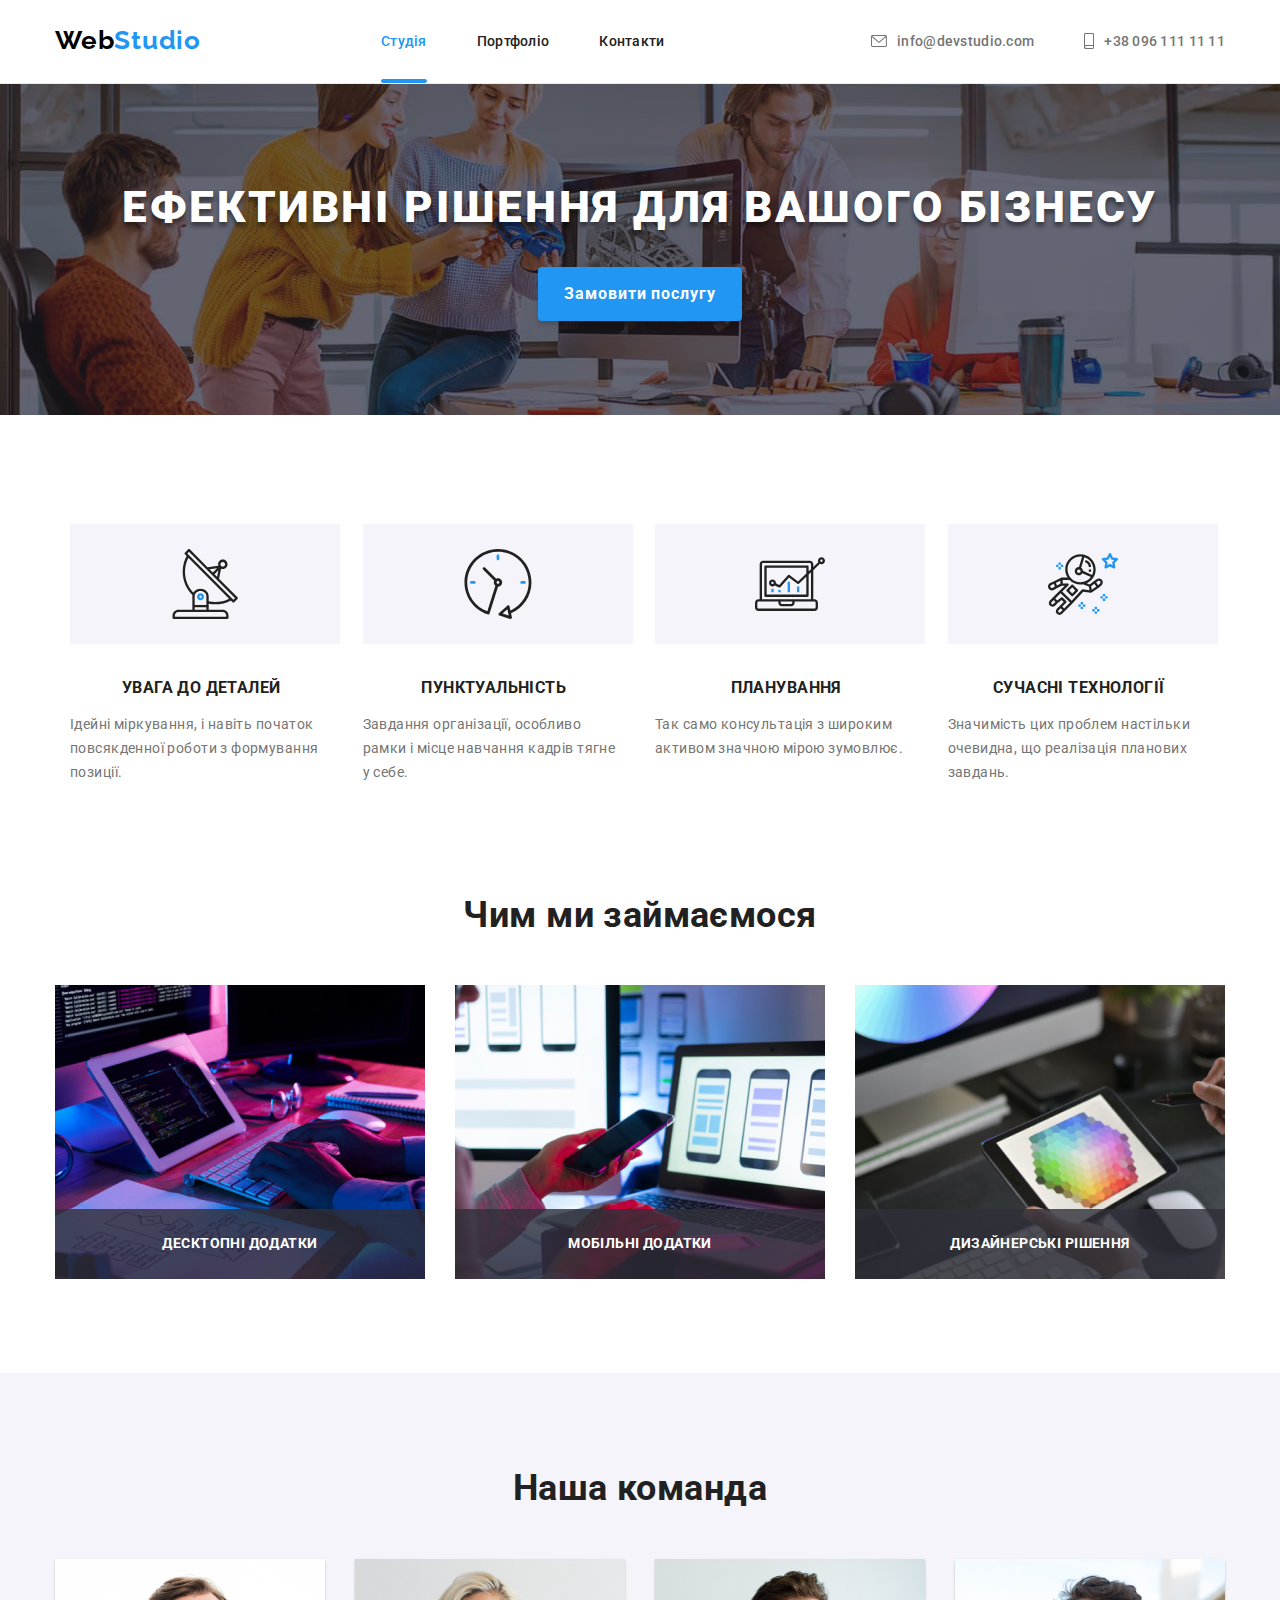
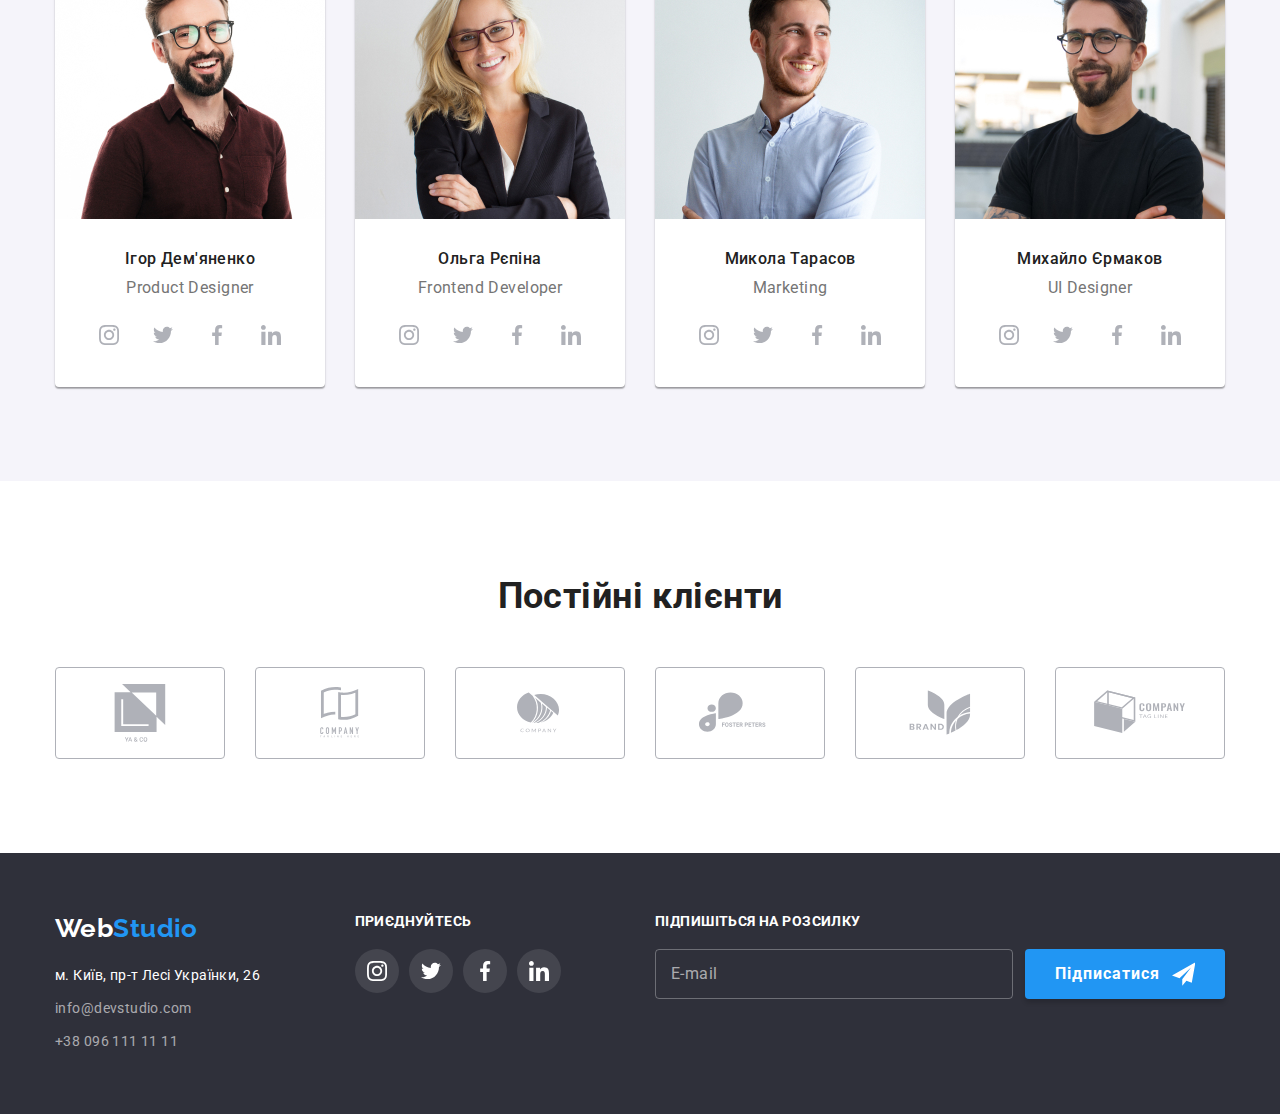
==== index.html @ 5531851d "header modal start" ====
<!DOCTYPE html>
<html lang="uk">
  <head>
    <meta charset="UTF-8" />
    <meta http-equiv="X-UA-Compatible" content="IE=edge" />
    <meta name="viewport" content="width=device-width, initial-scale=1.0" />
    <title>Document</title>
    <link rel="preconnect" href="https://fonts.googleapis.com" />
    <link rel="preconnect" href="https://fonts.gstatic.com" crossorigin />
    <link
      href="https://fonts.googleapis.com/css2?family=Raleway:wght@700&family=Roboto:wght@400;500;700;900&display=swap"
      rel="stylesheet"
    />
    <link
      rel="stylesheet"
      href="https://cdnjs.cloudflare.com/ajax/libs/modern-normalize/1.1.0/modern-normalize.min.css"
    />
    <link rel="stylesheet" href="./css/main.min.css" />
  </head>
  <body>
    <header class="header">
      <div class="container header-container">
        <nav class="header-nav-container">
          <div class="logo">
            <a class="logo-nav" href="./index.html">Web<span class="studio">Studio</span></a>
          </div>
          <div class="header-nav">
          <ul class="nav-list list">
            <li class="nav-list-link">
              <a class="nav-list-item current" href="./index.html">Студія</a>
            </li>
            <li class="nav-list-link">
              <a class="nav-list-item" href="./portfolio.html" target="_blank">Портфоліо</a>
            </li>
            <li class="nav-list-link"><a class="nav-list-item" href="#">Контакти</a></li>
          </ul>
          </div>
        </nav>
        <ul class="adress list">
          <li class="adress-list">
            <a class="adress-link" href="mailto:info@devstudio.com">
              <svg class="email" width="16px" height="12px">
                <use href="./images/icons_.svg#icon-envelope-hover"></use>
              </svg>
              info@devstudio.com</a>
          </li>
          <li class="adress-list">
            <a class="adress-link" href="tel:+380961111111">
              <svg class="phone" width="10px" height="16px">
                <use href="./images/icons_.svg#icon-smartphone"></use>
              </svg>
              +38 096 111 11 11</a>
          </li>
        </ul>

  
          <button type="button" class="menu-close">
          <svg class="header__item">
            <use href="./images/icons_.svg#icon-menu_40px" width="40px" height="40px"></use>
          </svg>
          </button>
        </div>
    </header>
    <main>
      <section class="hero section">
        <div class="container">
          <h1 class="hero-title">Ефективні рішення для вашого бізнесу</h1>
          <button class="hero-btn" type="button" data-modal-open>Замовити послугу</button>
        </div>
      </section>
      <section class="section properties">
        <div class="container">
          <h2 class="hide">Наші якості</h2>
          <ul class="properties-list list">
            <li class="properties-link">
              <div class="properties-list__item">
                <svg class="properties-list__icon" width="70px" height="70px">
                  <use href="./images/icons_.svg#icon-antena"></use>
                </svg>
              </div>
              <h3 class="properties-list_title">УВАГА ДО ДЕТАЛЕЙ</h3>
              <p>Ідейні міркування, і навіть початок повсякденної роботи з формування позиції.</p>
            </li>
            <li class="properties-link">
              <div class="properties-list__item">
                <svg class="properties-list__icon" width="70px" height="70px">
                  <use href="./images/icons_.svg#icon-clock"></use>
                </svg>
              </div>
              <h3 class="properties-list_title">ПУНКТУАЛЬНІСТЬ</h3>
              <p>Завдання організації, особливо рамки і місце навчання кадрів тягне у себе.</p>
            </li class="properties-link">
            <li class="properties-link">
              <div class="properties-list__item">
                <svg class="properties-list__icon" width="70px" height="70px">
                  <use href="./images/icons_.svg#icon-diagram"></use>
                </svg>
              </div>
              <h3 class="properties-list_title">ПЛАНУВАННЯ</h3>
              <p>Так само консультація з широким активом значною мірою зумовлює.</p>
            </li>
            <li class="properties-link">
              <div class="properties-list__item">
                <svg class="properties-list__icon" width="70px" height="70px">
                  <use href="./images/icons_.svg#icon-astronaut"></use>
                </svg>
              </div>
              <h3 class="properties-list_title">СУЧАСНІ ТЕХНОЛОГІЇ</h3>
              <p>Значимість цих проблем настільки очевидна, що реалізація планових завдань.</p>
            </li>
          </ul>
        </div>
      </section>
      <section class="section gallery">
        <div class="container">
          <h2 class="gallery-title">Чим ми займаємося</h2>
          <ul class="gallery-list list">
            <li class="gallery-thumb">
              <img src="./images/img1.jpg" alt="Ноутбук" width="370" height="294" />
              <h3 class="gallery-img-title">Десктопні додатки</h3>
            </li>
            <li class="gallery-thumb">
              <img src="./images/img2.jpg" alt="Смартфон" width="370" height="294" />
              <h3 class="gallery-img-title">Мобільні додатки</h3>
            </li>
            <li class="gallery-thumb">
              <img src="./images/img3.jpg" alt="Планшет" width="370" height="294" />
              <h3 class="gallery-img-title">Дизайнерські рішення</h3>
            </li>
          </ul>
        </div>
      </section>
      <section class="section command-section">
        <div class="container">
          <h2 class="command-title">Наша команда</h2>
          <ul class="command list">
            <li class="command-list">
              <img src="./images/photo_igor.jpg" alt="Ігор Дем'яненко" width="270px" />
              <h3 class="command-title-name">Ігор Дем'яненко</h3>
              <p class="position">Product Designer</p>
              <ul class="designer-soc-list">
                <li class="soc-link">
                  <a href="#" class="soc-link-item">
                    <svg class="soc-link-icon" width="20px" height="20px">
                      <use href="./images/icons_.svg#icon-instagram"></use>
                    </svg>
                  </a>
                </li>
                <li class="soc-link">
                  <a href="#" class="soc-link-item">
                    <svg class="soc-link-icon" width="20px" height="20px">
                      <use href="./images/icons_.svg#icon-twitter"></use>
                    </svg>
                  </a>
                </li>
                <li class="soc-link">
                  <a href="#" class="soc-link-item">
                    <svg class="soc-link-icon" width="20px" height="20px">
                      <use href="./images/icons_.svg#icon-facebook"></use>
                    </svg>
                  </a>
                </li>
                <li class="soc-link">
                  <a class="soc-link-item" href="#">
                    <svg class="soc-link-icon" width="20px" height="20px">
                      <use href="./images/icons_.svg#icon-linkedin"></use>
                    </svg>
                  </a>
                </li>
              </ul>
            </li>
            <li class="command-list">
              <img src="./images/photo_olga.jpg" alt="Ольга Рєпіна" width="270" />
              <h3 class="command-title-name">Ольга Рєпіна</h3>
              <p class="position">Frontend Developer</p>
              <ul class="designer-soc-list">
                <li class="soc-link">
                  <a href="#" class="soc-link-item">
                    <svg class="soc-link-icon" width="20px" height="20px">
                      <use href="./images/icons_.svg#icon-instagram"></use>
                    </svg>
                  </a>
                </li>
                <li class="soc-link">
                  <a href="#" class="soc-link-item">
                    <svg class="soc-link-icon" width="20px" height="20px">
                      <use href="./images/icons_.svg#icon-twitter"></use>
                    </svg>
                  </a>
                </li>
                <li class="soc-link">
                  <a href="#" class="soc-link-item">
                    <svg class="soc-link-icon" width="20px" height="20px">
                      <use href="./images/icons_.svg#icon-facebook"></use>
                    </svg>
                  </a>
                </li>
                <li class="soc-link">
                  <a class="soc-link-item" href="#">
                    <svg class="soc-link-icon" width="20px" height="20px">
                      <use href="./images/icons_.svg#icon-linkedin"></use>
                    </svg>
                  </a>
                </li>
              </ul>
            </li>
            <li class="command-list">
              <img src="./images/photo_mykola.jpg" alt="Микола Тарасов" width="270" />
              <h3 class="command-title-name">Микола Тарасов</h3>
              <p class="position">Marketing</p>
              <ul class="designer-soc-list">
                <li class="soc-link">
                  <a href="#" class="soc-link-item">
                    <svg class="soc-link-icon" width="20px" height="20px">
                      <use href="./images/icons_.svg#icon-instagram"></use>
                    </svg>
                  </a>
                </li>
                <li class="soc-link">
                  <a href="#" class="soc-link-item">
                    <svg class="soc-link-icon" width="20px" height="20px">
                      <use href="./images/icons_.svg#icon-twitter"></use>
                    </svg>
                  </a>
                </li>
                <li class="soc-link">
                  <a href="#" class="soc-link-item">
                    <svg class="soc-link-icon" width="20px" height="20px">
                      <use href="./images/icons_.svg#icon-facebook"></use>
                    </svg>
                  </a>
                </li>
                <li class="soc-link">
                  <a class="soc-link-item" href="#">
                    <svg class="soc-link-icon" width="20px" height="20px">
                      <use href="./images/icons_.svg#icon-linkedin"></use>
                    </svg>
                  </a>
                </li>
              </ul>
            </li>
            <li class="command-list">
              <img src="./images/photo_myhailo.jpg" alt="Михайло Єрмаков" width="270" />
              <h3 class="command-title-name">Михайло Єрмаков</h3>
              <p class="position">UI Designer</p>
              <ul class="designer-soc-list">
                <li class="soc-link">
                  <a href="#" class="soc-link-item">
                    <svg class="soc-link-icon" width="20px" height="20px">
                      <use href="./images/icons_.svg#icon-instagram"></use>
                    </svg>
                  </a>
                </li>
                <li class="soc-link">
                  <a href="#" class="soc-link-item">
                    <svg class="soc-link-icon" width="20px" height="20px">
                      <use href="./images/icons_.svg#icon-twitter"></use>
                    </svg>
                  </a>
                </li>
                <li class="soc-link">
                  <a href="#" class="soc-link-item">
                    <svg class="soc-link-icon" width="20px" height="20px">
                      <use href="./images/icons_.svg#icon-facebook"></use>
                    </svg>
                  </a>
                </li>
                <li class="soc-link">
                  <a class="soc-link-item" href="#">
                    <svg class="soc-link-icon" width="20px" height="20px">
                      <use href="./images/icons_.svg#icon-linkedin"></use>
                    </svg>
                  </a>
                </li>
              </ul>
            </li>
          </ul>
        </div>
      </section>
      <section class="section customers">
        <div class="container">
          <h2 class="customers__title">Постійні клієнти</h2>
          <ul class="list customers-list">
            <li class="customers-list__link">
              <svg class="customers-list-icon" width="106px" height="60px">
                <use href="./images/icons_.svg#icon-union"></use>
              </svg>
            </li>
            <li class="customers-list__link">
              <svg class="customers-list-icon" width="106px" height="60px">
                <use href="./images/icons_.svg#icon-company"></use>
              </svg>
            </li>
            <li class="customers-list__link">
              <svg class="customers-list-icon" width="106px" height="60px">
                <use href="./images/icons_.svg#icon-logo"></use>
              </svg>
            </li>
            <li class="customers-list__link">
              <svg class="customers-list-icon" width="106px" height="60px">
                <use href="./images/icons_.svg#icon-logo-foster"></use>
              </svg>
            </li>
            <li class="customers-list__link">
              <svg class="customers-list-icon" width="106px" height="60px">
                <use href="./images/icons_.svg#icon-brand"></use>
              </svg>
            </li>
            <li class="customers-list__link">
              <svg class="customers-list-icon" width="106px" height="60px">
                <use href="./images/icons_.svg#icon-tag-line"></use>
              </svg>
            </li>
          </ul>
        </div>
      </section>
    </main>
    <footer class="footer">
      <div class="container footer-container">
        <div class="footer-adress-container">
          <a class="footer-logo" href="./index.html">Web<span class="studio">Studio</span></a>
          <address class="footer-adress">
            <ul class="list">
              <li class="contact-list">
                <a
                  class="contacts-link"
                  href="https://goo.gl/maps/R587G1dcSDkKb4t88"
                  target="_blank"
                  >м. Київ, пр-т Лесі Українки, 26</a
                >
              </li>
              <li class="contact-list">
                <a class="contacts-item" href="mailto:info@devstudio.com">info@devstudio.com</a>
              </li>
              <li class="contact-list">
                <a class="contacts-item" href="tel:+380961111111">+38 096 111 11 11</a>
              </li>
            </ul>
          </address>
        </div>

        <div class="soc-style">
          <h3 class="soc-title">приєднуйтесь</h3>
          <ul class="footer-soc-list list">
            <li class="soc-link">
              <a href="#" class="soc-link-item footer-soc-link">
                <svg class="footer-icon" width="20px" height="20px">
                  <use href="./images/icons_.svg#icon-instagram"></use>
                </svg>
              </a>
            </li>
            <li class="soc-link">
              <a href="#" class="soc-link-item footer-soc-link">
                <svg class="footer-icon" width="20px" height="20px">
                  <use href="./images/icons_.svg#icon-twitter"></use>
                </svg>
              </a>
            </li>
            <li class="soc-link">
              <a href="#" class="soc-link-item footer-soc-link">
                <svg class="footer-icon" width="20px" height="20px">
                  <use href="./images/icons_.svg#icon-facebook"></use>
                </svg>
              </a>
            </li>
            <li class="soc-link">
              <a class="soc-link-item footer-soc-link" href="#">
                <svg class="footer-icon" width="20px" height="20px">
                  <use href="./images/icons_.svg#icon-linkedin"></use>
                </svg>
              </a>
            </li>
          </ul>
        </div>

            <form action="#" class="modal-subscribe">
              <h3 class="soc-title">Підпишіться на розсилку</h3>
              <div class="footer-subscribe">
                <input type="email" name="subscribe-email" class="footer-input" id="input-footer" />
                <label for="input-footer" class="footer-label">E-mail</label>
                <button type="submit" class="btn-footer"><span class="subscribe-text">Підписатися</span> 
                  <svg class="btn-subscribe" height="24" width="24">
                    <use href="./images/icons_.svg#icon-icon-send"></use>
                  </svg>
                </button>
              </div>
            </form>
     
      </div>
    </footer>
    <div class="backdrop is-hidden" data-modal>
      <div class="modal">
        <button type="button" class="modal-close" data-modal-close>
          <svg class="modal-close-icon" width="18" height="18">
            <use href="./images/icons_.svg#icon-close-black-18dp"></use>
          </svg>
        </button>
        <p class="modal-title">Залиште свої дані, ми вам передзвонимо</p>
        <form action="#" class="modal-form" autocomplete="on">
          <div class="modal-field">
            <label for="user-name" class="modal-label">Ім'я</label>
            <div class="input-wrapper">
              <input
                type="text"
                id="user-name"
                class="modal-input"
                name="user-name"
                required
              />
              <svg class="modal-icon" width="18" height="18">
                <use href="./images/icons_.svg#icon-person-black-18dp"></use>
              </svg>
            </div>
          </div>

          <div class="modal-field">
            <label for="user-phone" class="modal-label">Телефон</label>
            <div class="input-wrapper">
              <input
                type="tel"
                id="user-phone"
                class="modal-input"
                name="user-phone"
                required
              />
              <svg class="modal-icon" width="18" height="18">
                <use href="./images/icons_.svg#icon-phone-black-18dp-1"></use>
              </svg>
            </div>
          </div>

          <div class="modal-field">
            <label for="user-email" class="modal-label">Пошта</label>
            <div class="input-wrapper">
              <input type="email" id="user-email" class="modal-input" name="user-email" required />
              <svg class="modal-icon" width="18" height="18">
                <use href="./images/icons_.svg#icon-email-black-18dp-1"></use>
              </svg>
            </div>
          </div>

          <div class="modal-field">
            <label for="feedback" class="modal-label">Коментар</label>
            <textarea
              id="feedback"
              name="feedback"
              placeholder="Введіть текст"
              class="modal-comment"
            ></textarea>
          </div>

          <div class="modal-field modal-link">
            <input
              type="checkbox"
              class="modal-agree hide"
              name="modal-agree"
              id="modal-agree"
            />
              <label for="modal-agree" class="label-text">
                <span>
                  <svg class="checkbox-icon" width="16" height="15">
                    <use href="./images/icons_.svg#icon-check"></use>
                  </svg>
                </span>
                Погоджуюся з розсилкою та приймаю
                <a href="#" class="label-link">Умови договору</a>
              </label>
          
          </div>
          <button type="submit" class="modal-submit">Відправити</button>
        </form>
      </div>
    </div>
    <script src="./js/modal.js"></script>
  </body>
</html>
---- css/main.min.css ----
h1,h2,h3,h4,h5,h6,p{margin:0}ul{margin:0;padding:0}img{display:block;width:100%;max-width:100%;height:auto}:root{--brand-color: #2196f3;--nav-color: #212121;--title-color: #212121;--link-color: #757575}body{font-family:"Roboto",sans-serif;color:#757575;font-weight:400;font-size:14px;line-height:1.7142;letter-spacing:.03em;background-color:#fff}.container{padding-left:15px;padding-right:15px;margin:0 auto}@media screen and (min-width: 480px){.container{width:480px}}@media screen and (min-width: 768px){.container{width:768px}}@media screen and (min-width: 1200px){.container{width:1200px}}.section{padding-top:60px;padding-bottom:60px}@media screen and (min-width: 1200px){.section{padding-top:94px;padding-bottom:94px}}.list{list-style-type:none}img{display:block;width:100%;max-width:100%;height:auto}.hide{border:0;clip:rect(1px, 1px, 1px, 1px);-webkit-clip-path:inset(50%);clip-path:inset(50%);height:1px;margin:-1px;overflow:hidden;padding:0;position:absolute;width:1px;word-wrap:normal}.header{background-color:#fff;border-bottom:1px solid #ececec}.header-container{display:flex;align-items:center}.header-nav-container{display:flex;align-items:center}@media screen and (min-width: 1200px){.logo{margin-right:90px}}.logo-nav{font-family:"Raleway";font-style:normal;font-weight:700;font-size:26px;line-height:1.1923;letter-spacing:.03em;color:#000;text-decoration:none;list-style:none}.studio{color:var(--brand-color)}.nav-list{display:flex;align-items:center;gap:50px}@media screen and (max-width: 767px){.nav-list{display:none}}@media screen and (min-width: 480px){.nav-list{margin-left:90px}}.nav-list-item{position:relative;padding-top:32px;padding-bottom:32px;display:flex;font-weight:500;line-height:1.3333;letter-spacing:.02em;text-decoration:none;list-style:none;color:var(--nav-color);transition:color 250ms cubic-bezier(0.4, 0, 0.2, 1)}.nav-list-item:hover,.nav-list-item:focus{color:var(--brand-color)}.current{color:var(--brand-color)}.current::after{content:"";position:absolute;display:block;width:100%;height:4px;left:0;bottom:0;background-image:url(../images/hover-nav.svg);background-repeat:no-repeat;background-position:bottom;border-radius:2px}.adress{display:flex;align-items:center;margin-left:auto;gap:50px}@media screen and (min-width: 768px)and (max-width: 1199px){.adress{flex-wrap:wrap;gap:10px;margin-left:90px}}@media screen and (max-width: 767px){.adress{display:none}}.adress-list{color:var(--brand-color)}.adress-link{display:flex;align-items:center;font-weight:500;line-height:1.1428;letter-spacing:.02em;text-decoration:none;list-style:none;color:var(--link-color);transition:color 250ms cubic-bezier(0.4, 0, 0.2, 1)}.adress-link:hover,.adress-link:focus{color:var(--brand-color)}.email,.phone{fill:currentColor;margin-right:10px}.menu-close{display:block;margin-left:auto}@media screen and (min-width: 768px){.menu-close{display:none;width:40px;height:40px}}.header__item{background-color:rgba(0,0,0,0)}.backdrop{position:fixed;top:0;width:100%;height:100%;background-color:rgba(0,0,0,.2);transition:opacity 250ms cubic-bezier(0.4, 0, 0.2, 1),visibility 250ms cubic-bezier(0.4, 0, 0.2, 1)}.modal{position:absolute;width:450px;min-height:609px;top:50%;left:50%;background-color:#fff;box-shadow:0px 1px 3px rgba(0,0,0,.12),0px 1px 1px rgba(0,0,0,.14),0px 2px 1px rgba(0,0,0,.2);border-radius:4px;transform:translate(-50%, -50%) scale(1);transition:transform 250ms cubic-bezier(0.4, 0, 0.2, 1);padding:40px}@media screen and (min-width: 1200px){.modal{width:528px;min-height:581px}}.backdrop.is-hidden .modal{transform:translate(-50%, -50%) scale(1.5)}.modal-close{position:absolute;right:8px;top:8px;width:30px;height:30px;border-radius:50%;border:1px solid rgba(0,0,0,.1);display:flex;align-items:center;justify-content:center;background-color:rgba(0,0,0,0);cursor:pointer}.modal-close-icon{display:flex;align-items:center;justify-content:center;fill:#000;transition:fill 250ms cubic-bezier(0.4, 0, 0.2, 1)}.modal-close-icon:hover,.modal-close-icon:focus{fill:var(--brand-color)}.is-hidden{opacity:0;visibility:hidden;pointer-events:none}.modal-title{font-weight:700;font-size:20px;line-height:1.5;text-align:center;color:#212121}@media screen and (min-width: 1200px){.modal-title{font-weight:700;font-size:20px;line-height:1.15}}.modal-label{display:block;margin-top:10px;margin-bottom:4px;font-weight:400;font-size:12px;line-height:1.16;letter-spacing:.01em;color:#757575;transition:border 250ms cubic-bezier(0.4, 0, 0.2, 1)}.input-wrapper{position:relative}.modal-input{width:100%;height:40px;border:1px solid rgba(33,33,33,.2);border-radius:4px;padding-left:40px;padding-right:12px;transition:fill 250ms cubic-bezier(0.4, 0, 0.2, 1),border 250ms cubic-bezier(0.4, 0, 0.2, 1);outline:none}.modal-icon{position:absolute;top:50%;left:12px;margin-right:12px;transform:translateY(-50%);fill:#212121;transition:fill 250ms cubic-bezier(0.4, 0, 0.2, 1),border 250ms cubic-bezier(0.4, 0, 0.2, 1)}.modal-input:focus{border:1px solid #2196f3;border-radius:4px}.modal-input:checked{border:1px solid #2196f3;border-radius:4px}.modal-input:focus+.modal-icon{fill:var(--brand-color)}.modal-comment:focus{border:1px solid #2196f3;border-radius:4px}.modal-link{display:flex;align-items:center;justify-content:center}.modal-comment{margin-bottom:20px;padding:12px 16px;width:100%;height:120px;border:1px solid rgba(33,33,33,.2);border-radius:4px;resize:none;outline:none;transition:border 250ms cubic-bezier(0.4, 0, 0.2, 1)}.modal-agree{font-size:14px;line-height:1.71;letter-spacing:.03em;color:#757575}.modal-comment::-moz-placeholder{font-weight:400;font-size:14px;line-height:1.14;letter-spacing:.01em;color:rgba(117,117,117,.5)}.modal-comment:-ms-input-placeholder{font-weight:400;font-size:14px;line-height:1.14;letter-spacing:.01em;color:rgba(117,117,117,.5)}.modal-comment::placeholder{font-weight:400;font-size:14px;line-height:1.14;letter-spacing:.01em;color:rgba(117,117,117,.5)}@media screen and (min-width: 1200px){.modal-comment::-moz-placeholder{font-weight:400;font-size:12px;line-height:1.16}.modal-comment:-ms-input-placeholder{font-weight:400;font-size:12px;line-height:1.16}.modal-comment::placeholder{font-weight:400;font-size:12px;line-height:1.16}}.label-text{display:flex;align-items:center;margin-bottom:30px;font-weight:400;font-size:12px;line-height:1.166;color:#757575}@media screen and (min-width: 1200px){.label-text{font-weight:400;font-size:14px;line-height:1.71}}.label-text span{width:16px;height:15px;border:2px solid #212121;border-radius:2px;margin-right:9px;display:flex;align-items:center;justify-content:center;fill:rgba(0,0,0,0);transition:background-color 250ms cubic-bezier(0.4, 0, 0.2, 1),fill 250ms cubic-bezier(0.4, 0, 0.2, 1),border 250ms cubic-bezier(0.4, 0, 0.2, 1)}.label-link{color:var(--brand-color);margin-left:9px}.modal-agree:checked+.label-text span{background-color:var(--brand-color);border:2px solid rgba(0,0,0,0);fill:#fff}.modal-submit{padding:10px 52px;display:block;width:200px;height:50px;margin-right:auto;margin-left:auto;margin-top:22px;background-color:var(--brand-color);font-weight:700;font-size:16px;line-height:1.875;text-align:center;align-items:center;letter-spacing:.06em;color:#fff;cursor:pointer;border-radius:4px;border-color:rgba(0,0,0,0);box-shadow:0px 4px 4px rgba(0,0,0,.15);border-radius:4px;transition:background-color 250ms cubic-bezier(0.4, 0, 0.2, 1)}.modal-submit:hover,.modal-submit:focus{background-color:#188ce8}.hero{width:100%;height:auto;margin:0 auto;background-color:#2f303a;background-image:linear-gradient(rgba(47, 48, 58, 0.4), rgba(47, 48, 58, 0.4)),url(../images/hero.jpg);background-repeat:no-repeat;background-position:center;background-size:cover}.hero-title{width:100%;height:auto;display:block;font-weight:900;font-size:26px;line-height:1.61;margin-bottom:30px;margin-right:auto;margin-left:auto;color:#fff;text-align:center;letter-spacing:.06em;text-transform:uppercase;text-shadow:0px 4px 4px rgba(0,0,0,.25),0px 4px 4px rgba(0,0,0,.25)}@media screen and (min-width: 1200px){.hero-title{font-weight:900;font-size:44px;line-height:1.36}}.hero-btn{min-width:200px;height:auto;display:block;margin-right:auto;margin-left:auto;padding:10px 24px;background-color:var(--brand-color);font-weight:700;font-size:16px;line-height:1.875;text-align:center;align-items:center;letter-spacing:.06em;color:#fff;cursor:pointer;border-radius:4px;border-color:rgba(0,0,0,0);box-shadow:0px 4px 4px rgba(0,0,0,.15);transition:background-color 250ms cubic-bezier(0.4, 0, 0.2, 1)}.hero-btn:hover,.hero-btn:focus{background-color:#188ce8}.properties{background-color:#fff}.properties-list{display:flex}@media screen and (max-width: 1199px){.properties-list{flex-wrap:wrap}}.properties-link{display:block;width:100%;height:auto;margin:15px}@media screen and (min-width: 768px){.properties-link{width:calc((100% - 60px)/2);margin:15px}}@media screen and (min-width: 1200px){.properties-link{width:calc((100% - 120px)/4);margin:15px}}.properties-list__item{display:flex;justify-content:center;align-items:center;margin-right:auto;margin-left:auto;min-width:270px;height:120px;background-color:#f5f4fa;margin-bottom:30px}.properties-list_title{margin-bottom:10px;text-align:center;font-weight:700;text-transform:uppercase;color:var(--title-color)}.gallery{padding-top:0px}@media screen and (max-width: 1199px){.gallery{display:none}}.gallery-list{display:flex;gap:30px;justify-content:space-between}.gallery-title{margin-bottom:50px;font-weight:700;font-size:36px;line-height:1.1666;text-align:center;color:var(--title-color)}.gallery-thumb{position:relative}.gallery-img-title{position:absolute;bottom:0;margin:0;height:70px;width:370px;text-align:center;padding-top:27px;padding-bottom:27px;font-weight:700;font-size:14px;line-height:1.14;text-align:center;letter-spacing:.03em;text-transform:uppercase;color:#fff;background-color:rgba(47,48,58,.8)}.command{display:flex;flex-wrap:wrap;gap:30px}.command-section{background-color:#f5f4fa}.command-title{font-weight:700;font-size:36px;line-height:1.1666;margin-bottom:50px;text-align:center;color:var(--title-color)}.command-title-name{margin-top:30px;font-weight:500;font-size:16px;line-height:1.1875;text-align:center;color:var(--title-color)}.command-list{padding-bottom:24px;display:block;height:auto;width:100%;background:#fff;box-shadow:0px 1px 3px rgba(0,0,0,.12),0px 1px 1px rgba(0,0,0,.14),0px 2px 1px rgba(0,0,0,.2);border-radius:0px 0px 4px 4px}@media screen and (min-width: 768px){.command-list{width:calc((100% - 30px)/2)}}@media screen and (min-width: 1200px){.command-list{width:calc((100% - 90px)/4);padding-bottom:30px}}.position{margin-top:10px;font-size:16px;line-height:1.1875;text-align:center}.designer-soc-list{display:flex;justify-content:center;align-items:center;gap:10px;margin-top:16px;list-style:none}.soc-link-item{display:block;width:44px;height:44px;padding:12px;display:flex;align-items:center;justify-content:center;border-radius:50%;transition:background-color 250ms cubic-bezier(0.4, 0, 0.2, 1)}.soc-link-item:hover,.soc-link-item:focus{background-color:var(--brand-color)}.soc-link-icon{fill:#afb1b8;transition:fill 250ms cubic-bezier(0.4, 0, 0.2, 1)}.soc-link-item:hover .soc-link-icon{fill:#fff}.soc-link-item:focus .soc-link-icon{fill:#fff}.customers{background-color:#fff}.customers__title{font-weight:700;font-size:36px;line-height:1.1666;text-align:center;color:var(--title-color);margin-bottom:30px}@media screen and (min-width: 1200px){.customers__title{margin-bottom:50px}}.customers-list{display:flex;flex-wrap:wrap;gap:30px;align-items:center}.customers-list__link{padding:16px 32px;width:calc((100% - 30px)/2);height:92px;background:#fff;border:1px solid #afb1b8;border-radius:4px;transition:border 250ms cubic-bezier(0.4, 0, 0.2, 1)}@media screen and (min-width: 768px){.customers-list__link{width:calc((100% - 60px)/3)}}@media screen and (min-width: 1200px){.customers-list__link{width:calc((100% - 150px)/6)}}.customers-list__link:hover,.customers-list__link:focus{border:1px solid var(--brand-color)}.customers-list-icon{display:flex;width:100%;height:100%;justify-content:center;align-items:center;fill:#afb1b8;transition:fill 250ms cubic-bezier(0.4, 0, 0.2, 1)}.customers-list__link:hover .customers-list-icon{fill:var(--brand-color)}.portfolio-button{display:flex;justify-content:center;gap:8px}.portfolio-button__link{padding:6px 22px;background-color:#f5f4fa;font-weight:500;font-size:16px;line-height:1.625;text-align:center;letter-spacing:.03em;color:#212121;cursor:pointer;border-radius:4px;border-color:rgba(0,0,0,0);transition:box-shadow 250ms cubic-bezier(0.4, 0, 0.2, 1),background-color 250ms cubic-bezier(0.4, 0, 0.2, 1),color 250ms cubic-bezier(0.4, 0, 0.2, 1)}.portfolio-button__link:hover,.portfolio-button__link:focus{background-color:#2196f3;font-weight:500;font-size:16px;line-height:1.625;font-weight:500;font-size:16px;line-height:1.625;text-align:center;letter-spacing:.03em;color:#fff;box-shadow:0px 3px 1px rgba(0,0,0,.1),0px 1px 2px rgba(0,0,0,.08),0px 2px 2px rgba(0,0,0,.12)}.portfolio-list{display:flex;flex-wrap:wrap;margin-top:34px}.portfolio-list__item{margin-right:30px;margin-bottom:30px;width:370px;background-color:#fff;transition:box-shadow 250ms cubic-bezier(0.4, 0, 0.2, 1),transform 250ms cubic-bezier(0.4, 0, 0.2, 1)}.portfolio-list__item:hover{box-shadow:0px 1px 1px rgba(0,0,0,.12),0px 4px 4px rgba(0,0,0,.06),1px 4px 6px rgba(0,0,0,.16)}.portfolio-list__item:nth-child(3n){margin-right:0}.portfolio-list__item:nth-last-child(-n+3){margin-bottom:0}.portfolio-list__item:hover .portfolio-overlay__text{transform:translateY(0%)}.portfolio-overlay{position:relative;overflow:hidden}.portfolio-overlay__text{position:absolute;top:0;height:100%;padding:63px 24px;font-size:18px;line-height:1.55;color:#fff;transform:translateY(100%);background-color:rgba(33,150,243,.9);box-shadow:0px 4px 4px rgba(0,0,0,.25);transition:transform 250ms cubic-bezier(0.4, 0, 0.2, 1)}.work{padding:20px 24px;border:1px solid #eee;border-top:none}.work__title{margin-bottom:4px;font-weight:700;font-size:18px;line-height:2;letter-spacing:.06em;color:var(--title-color)}.work__text{line-height:1.875}@media screen and (max-width: 1199px){.modal-subscribe{display:flex;flex-wrap:wrap;justify-content:center;width:100%;height:auto}}.footer-subscribe{position:relative;align-items:center}@media screen and (max-width: 1199px){.footer-subscribe{display:flex;flex-wrap:wrap;justify-content:center;width:100%;height:auto}}@media screen and (min-width: 1200px){.footer-subscribe{display:flex;gap:12px;justify-content:flex-end;width:570px;min-height:50px}}.footer-input{width:100%;height:50px;background:rgba(0,0,0,0);padding:15px 16px;outline:none;font-size:16px;line-height:1.25;color:rgba(255,255,255,.6);border:1px solid rgba(255,255,255,.3);border-radius:4px;transition:border 250ms cubic-bezier(0.4, 0, 0.2, 1)}.footer-input:focus{border:1px solid var(--brand-color)}.footer-label{position:absolute;top:25%;left:16px;transform:translateY(-50%);font-size:16px;line-height:1.25;color:rgba(255,255,255,.6);transition:transform 250ms cubic-bezier(0.4, 0, 0.2, 1)}.footer-input:focus+.footer-label{transform:translateY(200%)}@media screen and (min-width: 1200px){.footer-label{top:50%}}.btn-footer{display:flex;gap:12px;padding:10px 28px;width:200px;height:50px;background-color:var(--brand-color);font-weight:700;font-size:16px;line-height:1.875;text-align:center;align-items:center;letter-spacing:.06em;color:#fff;cursor:pointer;border-radius:4px;border-color:rgba(0,0,0,0);box-shadow:0px 4px 4px rgba(0,0,0,.15);transition:background-color 250ms cubic-bezier(0.4, 0, 0.2, 1)}.btn-footer:hover,.btn-footer:focus{background-color:#188ce8}@media screen and (max-width: 1199px){.btn-footer{margin-top:20px}}.btn-subscribe{fill:#fff}.footer{background-color:#2f303a}@media screen and (min-width: 1200px){.footer{padding-left:0px}}.footer-container{padding-top:60px;padding-bottom:60px}@media screen and (min-width: 1200px){.footer-container{display:flex;justify-content:space-between}}@media screen and (max-width: 1199px){.footer-container{display:block;text-align:center}}@media screen and (max-width: 1199px){.footer-adress-container{display:block;margin-bottom:60px;text-align:center}}.footer-logo{display:block;margin-bottom:20px;font-family:"Raleway";font-style:normal;font-weight:700;font-size:26px;line-height:1.1923;color:#fff;text-decoration:none;list-style:none}.contacts-link{line-height:1.7142;letter-spacing:.03em;color:#fff;font-style:normal;text-decoration:none;list-style:none;transition:color 250ms cubic-bezier(0.4, 0, 0.2, 1)}.contacts-link:hover,.contacts-link:focus{color:var(--brand-color)}.contacts-item{color:rgba(255,255,255,.6);font-style:normal;text-decoration:none;list-style:none;transition:color 250ms cubic-bezier(0.4, 0, 0.2, 1)}.contacts-item:hover,.contacts-item:focus{color:var(--brand-color)}.contact-list{margin-bottom:8px}@media screen and (min-width: 1200px){.contact-list{margin-bottom:9px}}.contact-list:last-child{margin-bottom:0px}.footer-soc-list{display:flex;justify-content:center;align-items:center;gap:10px}.soc-link-item{width:44px;height:44px;padding:12px;display:flex;align-items:center;justify-content:center;border-radius:50%;transition:background-color 250ms cubic-bezier(0.4, 0, 0.2, 1)}.soc-link-item:hover,.soc-link-item:focus{background-color:var(--brand-color)}.soc-title{font-weight:700;font-size:14px;line-height:1.1428;text-transform:uppercase;margin-bottom:20px;color:#fff}@media screen and (max-width: 1199px){.soc-title{text-align:center}}@media screen and (max-width: 1199px){.soc-style{margin-bottom:60px}}.footer-soc-link{background-color:rgba(255,255,255,.1)}.footer-icon{display:flex;align-items:center;justify-content:center;fill:#fff}.soc-link-item:hover,.soc-link-item:focus{background-color:var(--brand-color)}/*# sourceMappingURL=main.min.css.map */
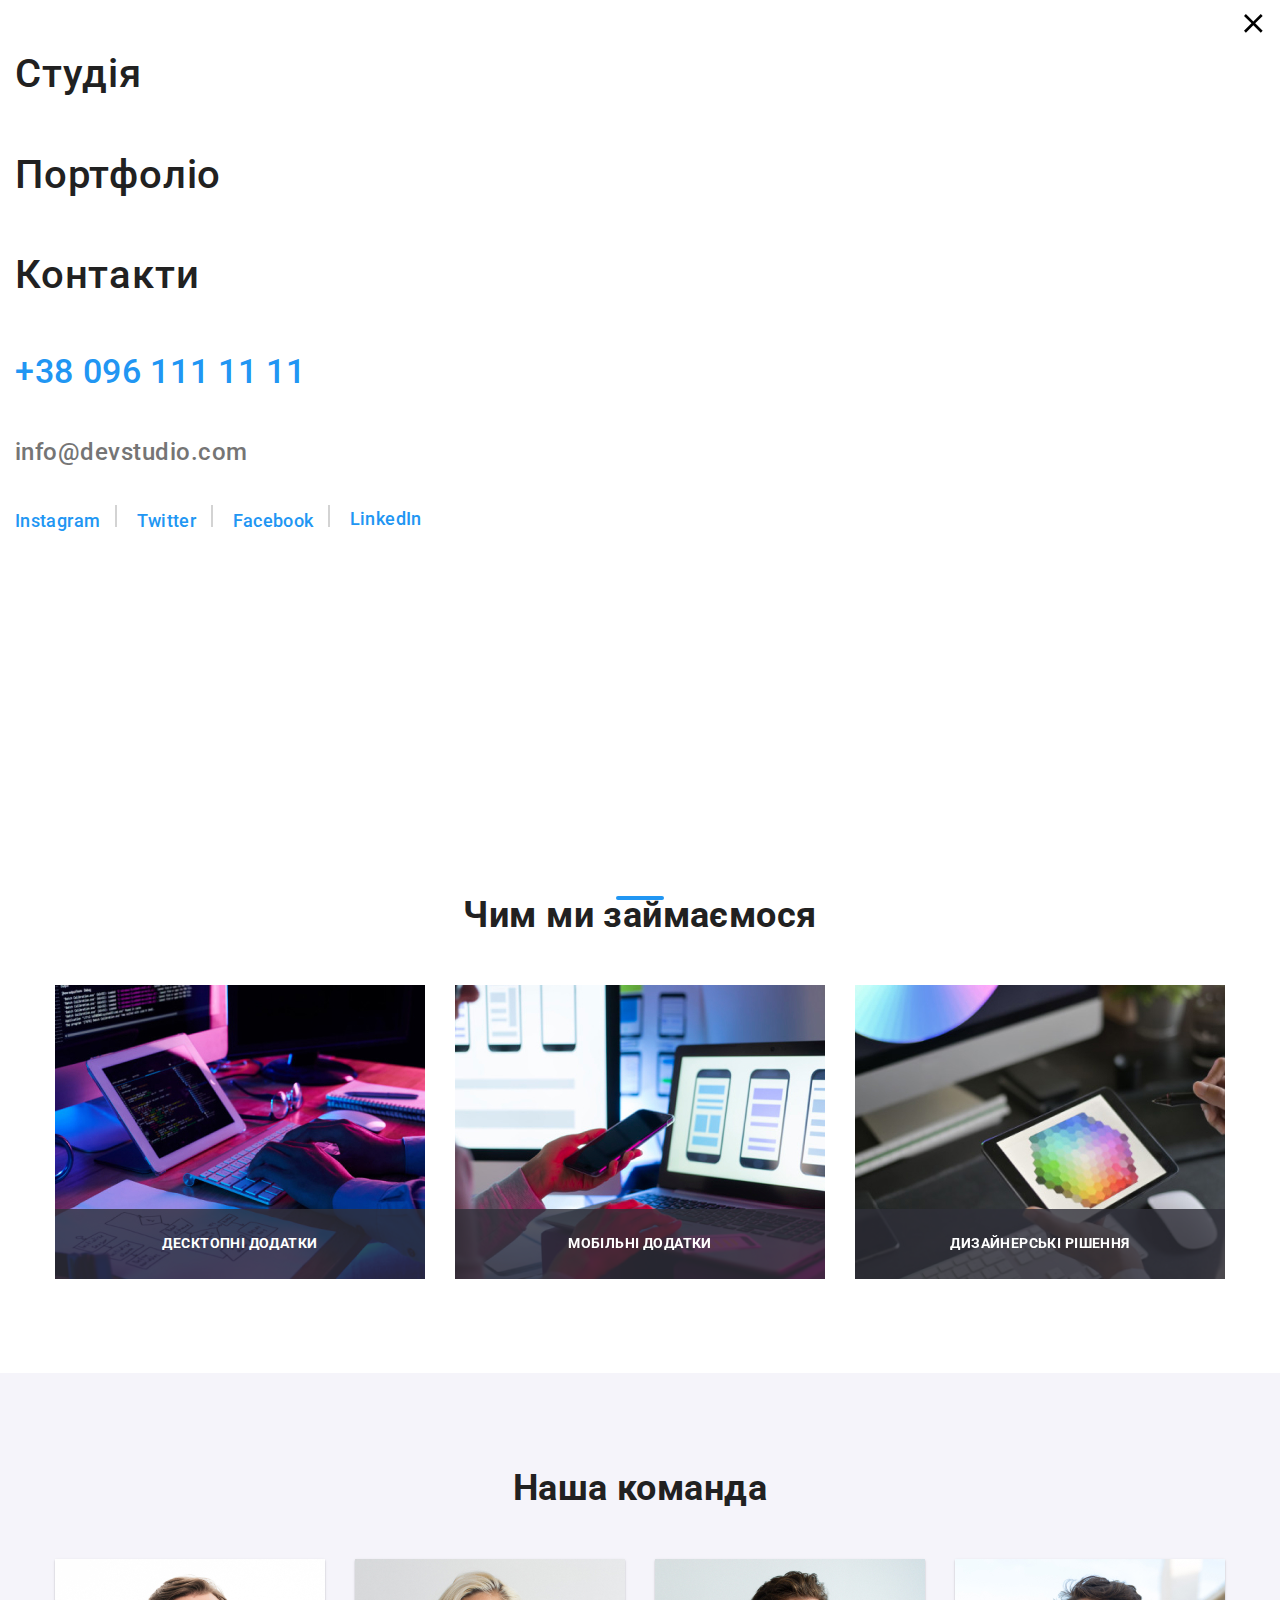
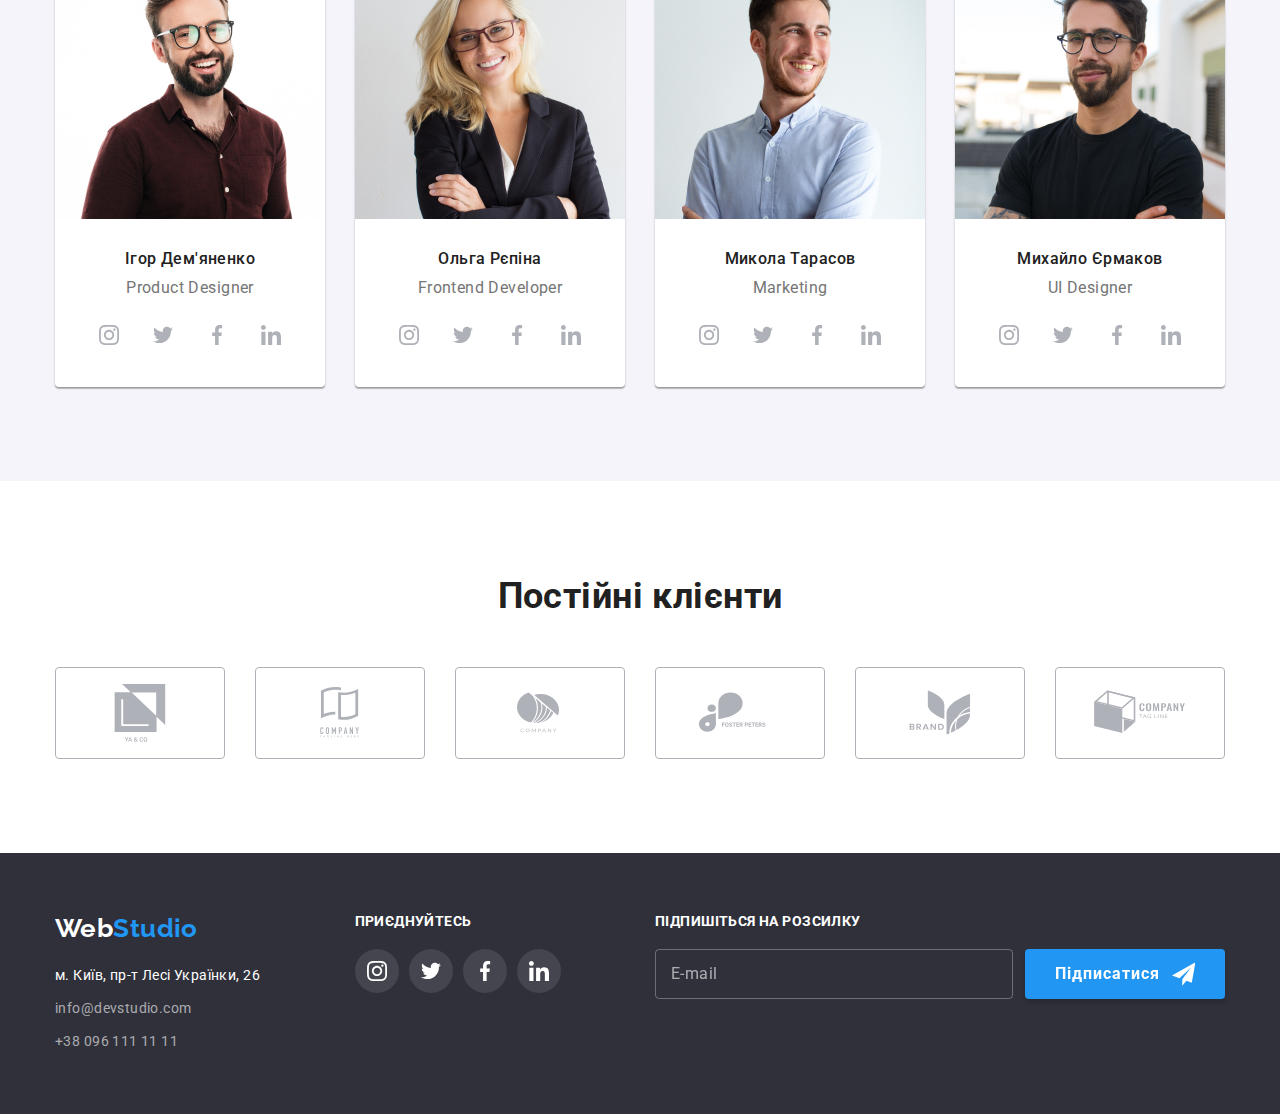
==== commit fdf638c8: "1" ====
--- a/index.html
+++ b/index.html
@@ -54,11 +54,72 @@
         </ul>
 
   
-          <button type="button" class="menu-close">
-          <svg class="header__item">
-            <use href="./images/icons_.svg#icon-menu_40px" width="40px" height="40px"></use>
+          <button type="button" class="menu-open">
+          <svg class="menu-open__item" width="40px" height="40px">
+            <use href="./images/icons_.svg#icon-menu_40px" ></use>
           </svg>
           </button>
+        </div>
+        <div class="mob-menu container">
+          <button type="button" class="menu-modal" >
+          <svg class="menu-close__item" width="40px" height="40px">
+            <use href="./images/icons_.svg#icon-close_40px_menu" ></use>
+          </svg>
+          </button>
+          <div class="header-menu">
+            <ul class="menu list">
+              <li class="menu-list list">
+                <a class="menu-list-item current link " href="./index.html">Студія</a>
+              </li>
+              <li class="menu-list list">
+                <a class="menu-list-item link" 
+                href="./portfolio.html" target="_blank">
+                Портфоліо
+              </a>
+              </li>
+              <li class="menu-list list">
+                <a class="menu-list-item link" 
+                href="#">Контакти</a>
+              </li>
+            </ul>
+          </div>
+                  <ul class="adress-menu list">
+                   
+                    <li class="adress-menu__list list">
+                      <a class="adress-menu__tel link" href="tel:+380961111111">
+                        +38 096 111 11 11</a>
+                    </li>
+                    <li class="adress-menu__list list">
+                      <a class="adress-menu__email link" href="mailto:info@devstudio.com">
+                        info@devstudio.com</a>
+                    </li>
+                  </ul>
+                  <ul class="menu-soc-list list">
+                    <li  class="link">
+                      <a href="#" class="menu-soc-link link">Instagram
+                        <svg class="menu-soc-item" width="1px" height="22px">
+                          <use href="./images/icons_.svg#icon-Line-1"></use>
+                        </svg>
+                      </a>
+                    </li>
+                    <li class="link">
+                      <a href="#" class="menu-soc-link link">Twitter
+                        <svg class="menu-soc-item" width="1px" height="22px">
+                          <use href="./images/icons_.svg#icon-Line-1"></use>
+                        </svg>
+                      </a>
+                    </li>
+                    <li class="link">
+                      <a href="#" class="menu-soc-link link">Facebook
+                        <svg class="menu-soc-item" width="1px" height="22px">
+                          <use href="./images/icons_.svg#icon-Line-1"></use>
+                        </svg>
+                      </a>
+                    </li>
+                    <li class="link">
+                      <a href="#" class="menu-soc-link link">LinkedIn</a>
+                    </li>
+                  </ul>
         </div>
     </header>
     <main>
--- a/css/main.min.css
+++ b/css/main.min.css
@@ -1 +1 @@
-h1,h2,h3,h4,h5,h6,p{margin:0}ul{margin:0;padding:0}img{display:block;width:100%;max-width:100%;height:auto}:root{--brand-color: #2196f3;--nav-color: #212121;--title-color: #212121;--link-color: #757575}body{font-family:"Roboto",sans-serif;color:#757575;font-weight:400;font-size:14px;line-height:1.7142;letter-spacing:.03em;background-color:#fff}.container{padding-left:15px;padding-right:15px;margin:0 auto}@media screen and (min-width: 480px){.container{width:480px}}@media screen and (min-width: 768px){.container{width:768px}}@media screen and (min-width: 1200px){.container{width:1200px}}.section{padding-top:60px;padding-bottom:60px}@media screen and (min-width: 1200px){.section{padding-top:94px;padding-bottom:94px}}.list{list-style-type:none}img{display:block;width:100%;max-width:100%;height:auto}.hide{border:0;clip:rect(1px, 1px, 1px, 1px);-webkit-clip-path:inset(50%);clip-path:inset(50%);height:1px;margin:-1px;overflow:hidden;padding:0;position:absolute;width:1px;word-wrap:normal}.header{background-color:#fff;border-bottom:1px solid #ececec}.header-container{display:flex;align-items:center}.header-nav-container{display:flex;align-items:center}@media screen and (min-width: 1200px){.logo{margin-right:90px}}.logo-nav{font-family:"Raleway";font-style:normal;font-weight:700;font-size:26px;line-height:1.1923;letter-spacing:.03em;color:#000;text-decoration:none;list-style:none}.studio{color:var(--brand-color)}.nav-list{display:flex;align-items:center;gap:50px}@media screen and (max-width: 767px){.nav-list{display:none}}@media screen and (min-width: 480px){.nav-list{margin-left:90px}}.nav-list-item{position:relative;padding-top:32px;padding-bottom:32px;display:flex;font-weight:500;line-height:1.3333;letter-spacing:.02em;text-decoration:none;list-style:none;color:var(--nav-color);transition:color 250ms cubic-bezier(0.4, 0, 0.2, 1)}.nav-list-item:hover,.nav-list-item:focus{color:var(--brand-color)}.current{color:var(--brand-color)}.current::after{content:"";position:absolute;display:block;width:100%;height:4px;left:0;bottom:0;background-image:url(../images/hover-nav.svg);background-repeat:no-repeat;background-position:bottom;border-radius:2px}.adress{display:flex;align-items:center;margin-left:auto;gap:50px}@media screen and (min-width: 768px)and (max-width: 1199px){.adress{flex-wrap:wrap;gap:10px;margin-left:90px}}@media screen and (max-width: 767px){.adress{display:none}}.adress-list{color:var(--brand-color)}.adress-link{display:flex;align-items:center;font-weight:500;line-height:1.1428;letter-spacing:.02em;text-decoration:none;list-style:none;color:var(--link-color);transition:color 250ms cubic-bezier(0.4, 0, 0.2, 1)}.adress-link:hover,.adress-link:focus{color:var(--brand-color)}.email,.phone{fill:currentColor;margin-right:10px}.menu-close{display:block;margin-left:auto}@media screen and (min-width: 768px){.menu-close{display:none;width:40px;height:40px}}.header__item{background-color:rgba(0,0,0,0)}.backdrop{position:fixed;top:0;width:100%;height:100%;background-color:rgba(0,0,0,.2);transition:opacity 250ms cubic-bezier(0.4, 0, 0.2, 1),visibility 250ms cubic-bezier(0.4, 0, 0.2, 1)}.modal{position:absolute;width:450px;min-height:609px;top:50%;left:50%;background-color:#fff;box-shadow:0px 1px 3px rgba(0,0,0,.12),0px 1px 1px rgba(0,0,0,.14),0px 2px 1px rgba(0,0,0,.2);border-radius:4px;transform:translate(-50%, -50%) scale(1);transition:transform 250ms cubic-bezier(0.4, 0, 0.2, 1);padding:40px}@media screen and (min-width: 1200px){.modal{width:528px;min-height:581px}}.backdrop.is-hidden .modal{transform:translate(-50%, -50%) scale(1.5)}.modal-close{position:absolute;right:8px;top:8px;width:30px;height:30px;border-radius:50%;border:1px solid rgba(0,0,0,.1);display:flex;align-items:center;justify-content:center;background-color:rgba(0,0,0,0);cursor:pointer}.modal-close-icon{display:flex;align-items:center;justify-content:center;fill:#000;transition:fill 250ms cubic-bezier(0.4, 0, 0.2, 1)}.modal-close-icon:hover,.modal-close-icon:focus{fill:var(--brand-color)}.is-hidden{opacity:0;visibility:hidden;pointer-events:none}.modal-title{font-weight:700;font-size:20px;line-height:1.5;text-align:center;color:#212121}@media screen and (min-width: 1200px){.modal-title{font-weight:700;font-size:20px;line-height:1.15}}.modal-label{display:block;margin-top:10px;margin-bottom:4px;font-weight:400;font-size:12px;line-height:1.16;letter-spacing:.01em;color:#757575;transition:border 250ms cubic-bezier(0.4, 0, 0.2, 1)}.input-wrapper{position:relative}.modal-input{width:100%;height:40px;border:1px solid rgba(33,33,33,.2);border-radius:4px;padding-left:40px;padding-right:12px;transition:fill 250ms cubic-bezier(0.4, 0, 0.2, 1),border 250ms cubic-bezier(0.4, 0, 0.2, 1);outline:none}.modal-icon{position:absolute;top:50%;left:12px;margin-right:12px;transform:translateY(-50%);fill:#212121;transition:fill 250ms cubic-bezier(0.4, 0, 0.2, 1),border 250ms cubic-bezier(0.4, 0, 0.2, 1)}.modal-input:focus{border:1px solid #2196f3;border-radius:4px}.modal-input:checked{border:1px solid #2196f3;border-radius:4px}.modal-input:focus+.modal-icon{fill:var(--brand-color)}.modal-comment:focus{border:1px solid #2196f3;border-radius:4px}.modal-link{display:flex;align-items:center;justify-content:center}.modal-comment{margin-bottom:20px;padding:12px 16px;width:100%;height:120px;border:1px solid rgba(33,33,33,.2);border-radius:4px;resize:none;outline:none;transition:border 250ms cubic-bezier(0.4, 0, 0.2, 1)}.modal-agree{font-size:14px;line-height:1.71;letter-spacing:.03em;color:#757575}.modal-comment::-moz-placeholder{font-weight:400;font-size:14px;line-height:1.14;letter-spacing:.01em;color:rgba(117,117,117,.5)}.modal-comment:-ms-input-placeholder{font-weight:400;font-size:14px;line-height:1.14;letter-spacing:.01em;color:rgba(117,117,117,.5)}.modal-comment::placeholder{font-weight:400;font-size:14px;line-height:1.14;letter-spacing:.01em;color:rgba(117,117,117,.5)}@media screen and (min-width: 1200px){.modal-comment::-moz-placeholder{font-weight:400;font-size:12px;line-height:1.16}.modal-comment:-ms-input-placeholder{font-weight:400;font-size:12px;line-height:1.16}.modal-comment::placeholder{font-weight:400;font-size:12px;line-height:1.16}}.label-text{display:flex;align-items:center;margin-bottom:30px;font-weight:400;font-size:12px;line-height:1.166;color:#757575}@media screen and (min-width: 1200px){.label-text{font-weight:400;font-size:14px;line-height:1.71}}.label-text span{width:16px;height:15px;border:2px solid #212121;border-radius:2px;margin-right:9px;display:flex;align-items:center;justify-content:center;fill:rgba(0,0,0,0);transition:background-color 250ms cubic-bezier(0.4, 0, 0.2, 1),fill 250ms cubic-bezier(0.4, 0, 0.2, 1),border 250ms cubic-bezier(0.4, 0, 0.2, 1)}.label-link{color:var(--brand-color);margin-left:9px}.modal-agree:checked+.label-text span{background-color:var(--brand-color);border:2px solid rgba(0,0,0,0);fill:#fff}.modal-submit{padding:10px 52px;display:block;width:200px;height:50px;margin-right:auto;margin-left:auto;margin-top:22px;background-color:var(--brand-color);font-weight:700;font-size:16px;line-height:1.875;text-align:center;align-items:center;letter-spacing:.06em;color:#fff;cursor:pointer;border-radius:4px;border-color:rgba(0,0,0,0);box-shadow:0px 4px 4px rgba(0,0,0,.15);border-radius:4px;transition:background-color 250ms cubic-bezier(0.4, 0, 0.2, 1)}.modal-submit:hover,.modal-submit:focus{background-color:#188ce8}.hero{width:100%;height:auto;margin:0 auto;background-color:#2f303a;background-image:linear-gradient(rgba(47, 48, 58, 0.4), rgba(47, 48, 58, 0.4)),url(../images/hero.jpg);background-repeat:no-repeat;background-position:center;background-size:cover}.hero-title{width:100%;height:auto;display:block;font-weight:900;font-size:26px;line-height:1.61;margin-bottom:30px;margin-right:auto;margin-left:auto;color:#fff;text-align:center;letter-spacing:.06em;text-transform:uppercase;text-shadow:0px 4px 4px rgba(0,0,0,.25),0px 4px 4px rgba(0,0,0,.25)}@media screen and (min-width: 1200px){.hero-title{font-weight:900;font-size:44px;line-height:1.36}}.hero-btn{min-width:200px;height:auto;display:block;margin-right:auto;margin-left:auto;padding:10px 24px;background-color:var(--brand-color);font-weight:700;font-size:16px;line-height:1.875;text-align:center;align-items:center;letter-spacing:.06em;color:#fff;cursor:pointer;border-radius:4px;border-color:rgba(0,0,0,0);box-shadow:0px 4px 4px rgba(0,0,0,.15);transition:background-color 250ms cubic-bezier(0.4, 0, 0.2, 1)}.hero-btn:hover,.hero-btn:focus{background-color:#188ce8}.properties{background-color:#fff}.properties-list{display:flex}@media screen and (max-width: 1199px){.properties-list{flex-wrap:wrap}}.properties-link{display:block;width:100%;height:auto;margin:15px}@media screen and (min-width: 768px){.properties-link{width:calc((100% - 60px)/2);margin:15px}}@media screen and (min-width: 1200px){.properties-link{width:calc((100% - 120px)/4);margin:15px}}.properties-list__item{display:flex;justify-content:center;align-items:center;margin-right:auto;margin-left:auto;min-width:270px;height:120px;background-color:#f5f4fa;margin-bottom:30px}.properties-list_title{margin-bottom:10px;text-align:center;font-weight:700;text-transform:uppercase;color:var(--title-color)}.gallery{padding-top:0px}@media screen and (max-width: 1199px){.gallery{display:none}}.gallery-list{display:flex;gap:30px;justify-content:space-between}.gallery-title{margin-bottom:50px;font-weight:700;font-size:36px;line-height:1.1666;text-align:center;color:var(--title-color)}.gallery-thumb{position:relative}.gallery-img-title{position:absolute;bottom:0;margin:0;height:70px;width:370px;text-align:center;padding-top:27px;padding-bottom:27px;font-weight:700;font-size:14px;line-height:1.14;text-align:center;letter-spacing:.03em;text-transform:uppercase;color:#fff;background-color:rgba(47,48,58,.8)}.command{display:flex;flex-wrap:wrap;gap:30px}.command-section{background-color:#f5f4fa}.command-title{font-weight:700;font-size:36px;line-height:1.1666;margin-bottom:50px;text-align:center;color:var(--title-color)}.command-title-name{margin-top:30px;font-weight:500;font-size:16px;line-height:1.1875;text-align:center;color:var(--title-color)}.command-list{padding-bottom:24px;display:block;height:auto;width:100%;background:#fff;box-shadow:0px 1px 3px rgba(0,0,0,.12),0px 1px 1px rgba(0,0,0,.14),0px 2px 1px rgba(0,0,0,.2);border-radius:0px 0px 4px 4px}@media screen and (min-width: 768px){.command-list{width:calc((100% - 30px)/2)}}@media screen and (min-width: 1200px){.command-list{width:calc((100% - 90px)/4);padding-bottom:30px}}.position{margin-top:10px;font-size:16px;line-height:1.1875;text-align:center}.designer-soc-list{display:flex;justify-content:center;align-items:center;gap:10px;margin-top:16px;list-style:none}.soc-link-item{display:block;width:44px;height:44px;padding:12px;display:flex;align-items:center;justify-content:center;border-radius:50%;transition:background-color 250ms cubic-bezier(0.4, 0, 0.2, 1)}.soc-link-item:hover,.soc-link-item:focus{background-color:var(--brand-color)}.soc-link-icon{fill:#afb1b8;transition:fill 250ms cubic-bezier(0.4, 0, 0.2, 1)}.soc-link-item:hover .soc-link-icon{fill:#fff}.soc-link-item:focus .soc-link-icon{fill:#fff}.customers{background-color:#fff}.customers__title{font-weight:700;font-size:36px;line-height:1.1666;text-align:center;color:var(--title-color);margin-bottom:30px}@media screen and (min-width: 1200px){.customers__title{margin-bottom:50px}}.customers-list{display:flex;flex-wrap:wrap;gap:30px;align-items:center}.customers-list__link{padding:16px 32px;width:calc((100% - 30px)/2);height:92px;background:#fff;border:1px solid #afb1b8;border-radius:4px;transition:border 250ms cubic-bezier(0.4, 0, 0.2, 1)}@media screen and (min-width: 768px){.customers-list__link{width:calc((100% - 60px)/3)}}@media screen and (min-width: 1200px){.customers-list__link{width:calc((100% - 150px)/6)}}.customers-list__link:hover,.customers-list__link:focus{border:1px solid var(--brand-color)}.customers-list-icon{display:flex;width:100%;height:100%;justify-content:center;align-items:center;fill:#afb1b8;transition:fill 250ms cubic-bezier(0.4, 0, 0.2, 1)}.customers-list__link:hover .customers-list-icon{fill:var(--brand-color)}.portfolio-button{display:flex;justify-content:center;gap:8px}.portfolio-button__link{padding:6px 22px;background-color:#f5f4fa;font-weight:500;font-size:16px;line-height:1.625;text-align:center;letter-spacing:.03em;color:#212121;cursor:pointer;border-radius:4px;border-color:rgba(0,0,0,0);transition:box-shadow 250ms cubic-bezier(0.4, 0, 0.2, 1),background-color 250ms cubic-bezier(0.4, 0, 0.2, 1),color 250ms cubic-bezier(0.4, 0, 0.2, 1)}.portfolio-button__link:hover,.portfolio-button__link:focus{background-color:#2196f3;font-weight:500;font-size:16px;line-height:1.625;font-weight:500;font-size:16px;line-height:1.625;text-align:center;letter-spacing:.03em;color:#fff;box-shadow:0px 3px 1px rgba(0,0,0,.1),0px 1px 2px rgba(0,0,0,.08),0px 2px 2px rgba(0,0,0,.12)}.portfolio-list{display:flex;flex-wrap:wrap;margin-top:34px}.portfolio-list__item{margin-right:30px;margin-bottom:30px;width:370px;background-color:#fff;transition:box-shadow 250ms cubic-bezier(0.4, 0, 0.2, 1),transform 250ms cubic-bezier(0.4, 0, 0.2, 1)}.portfolio-list__item:hover{box-shadow:0px 1px 1px rgba(0,0,0,.12),0px 4px 4px rgba(0,0,0,.06),1px 4px 6px rgba(0,0,0,.16)}.portfolio-list__item:nth-child(3n){margin-right:0}.portfolio-list__item:nth-last-child(-n+3){margin-bottom:0}.portfolio-list__item:hover .portfolio-overlay__text{transform:translateY(0%)}.portfolio-overlay{position:relative;overflow:hidden}.portfolio-overlay__text{position:absolute;top:0;height:100%;padding:63px 24px;font-size:18px;line-height:1.55;color:#fff;transform:translateY(100%);background-color:rgba(33,150,243,.9);box-shadow:0px 4px 4px rgba(0,0,0,.25);transition:transform 250ms cubic-bezier(0.4, 0, 0.2, 1)}.work{padding:20px 24px;border:1px solid #eee;border-top:none}.work__title{margin-bottom:4px;font-weight:700;font-size:18px;line-height:2;letter-spacing:.06em;color:var(--title-color)}.work__text{line-height:1.875}@media screen and (max-width: 1199px){.modal-subscribe{display:flex;flex-wrap:wrap;justify-content:center;width:100%;height:auto}}.footer-subscribe{position:relative;align-items:center}@media screen and (max-width: 1199px){.footer-subscribe{display:flex;flex-wrap:wrap;justify-content:center;width:100%;height:auto}}@media screen and (min-width: 1200px){.footer-subscribe{display:flex;gap:12px;justify-content:flex-end;width:570px;min-height:50px}}.footer-input{width:100%;height:50px;background:rgba(0,0,0,0);padding:15px 16px;outline:none;font-size:16px;line-height:1.25;color:rgba(255,255,255,.6);border:1px solid rgba(255,255,255,.3);border-radius:4px;transition:border 250ms cubic-bezier(0.4, 0, 0.2, 1)}.footer-input:focus{border:1px solid var(--brand-color)}.footer-label{position:absolute;top:25%;left:16px;transform:translateY(-50%);font-size:16px;line-height:1.25;color:rgba(255,255,255,.6);transition:transform 250ms cubic-bezier(0.4, 0, 0.2, 1)}.footer-input:focus+.footer-label{transform:translateY(200%)}@media screen and (min-width: 1200px){.footer-label{top:50%}}.btn-footer{display:flex;gap:12px;padding:10px 28px;width:200px;height:50px;background-color:var(--brand-color);font-weight:700;font-size:16px;line-height:1.875;text-align:center;align-items:center;letter-spacing:.06em;color:#fff;cursor:pointer;border-radius:4px;border-color:rgba(0,0,0,0);box-shadow:0px 4px 4px rgba(0,0,0,.15);transition:background-color 250ms cubic-bezier(0.4, 0, 0.2, 1)}.btn-footer:hover,.btn-footer:focus{background-color:#188ce8}@media screen and (max-width: 1199px){.btn-footer{margin-top:20px}}.btn-subscribe{fill:#fff}.footer{background-color:#2f303a}@media screen and (min-width: 1200px){.footer{padding-left:0px}}.footer-container{padding-top:60px;padding-bottom:60px}@media screen and (min-width: 1200px){.footer-container{display:flex;justify-content:space-between}}@media screen and (max-width: 1199px){.footer-container{display:block;text-align:center}}@media screen and (max-width: 1199px){.footer-adress-container{display:block;margin-bottom:60px;text-align:center}}.footer-logo{display:block;margin-bottom:20px;font-family:"Raleway";font-style:normal;font-weight:700;font-size:26px;line-height:1.1923;color:#fff;text-decoration:none;list-style:none}.contacts-link{line-height:1.7142;letter-spacing:.03em;color:#fff;font-style:normal;text-decoration:none;list-style:none;transition:color 250ms cubic-bezier(0.4, 0, 0.2, 1)}.contacts-link:hover,.contacts-link:focus{color:var(--brand-color)}.contacts-item{color:rgba(255,255,255,.6);font-style:normal;text-decoration:none;list-style:none;transition:color 250ms cubic-bezier(0.4, 0, 0.2, 1)}.contacts-item:hover,.contacts-item:focus{color:var(--brand-color)}.contact-list{margin-bottom:8px}@media screen and (min-width: 1200px){.contact-list{margin-bottom:9px}}.contact-list:last-child{margin-bottom:0px}.footer-soc-list{display:flex;justify-content:center;align-items:center;gap:10px}.soc-link-item{width:44px;height:44px;padding:12px;display:flex;align-items:center;justify-content:center;border-radius:50%;transition:background-color 250ms cubic-bezier(0.4, 0, 0.2, 1)}.soc-link-item:hover,.soc-link-item:focus{background-color:var(--brand-color)}.soc-title{font-weight:700;font-size:14px;line-height:1.1428;text-transform:uppercase;margin-bottom:20px;color:#fff}@media screen and (max-width: 1199px){.soc-title{text-align:center}}@media screen and (max-width: 1199px){.soc-style{margin-bottom:60px}}.footer-soc-link{background-color:rgba(255,255,255,.1)}.footer-icon{display:flex;align-items:center;justify-content:center;fill:#fff}.soc-link-item:hover,.soc-link-item:focus{background-color:var(--brand-color)}/*# sourceMappingURL=main.min.css.map */+h1,h2,h3,h4,h5,h6,p{margin:0}ul{margin:0;padding:0}img{display:block;width:100%;max-width:100%;height:auto}:root{--brand-color: #2196f3;--nav-color: #212121;--title-color: #212121;--link-color: #757575}body{font-family:"Roboto",sans-serif;color:#757575;font-weight:400;font-size:14px;line-height:1.7142;letter-spacing:.03em;background-color:#fff}.container{padding-left:15px;padding-right:15px;margin:0 auto}@media screen and (min-width: 480px){.container{width:480px}}@media screen and (min-width: 768px){.container{width:768px}}@media screen and (min-width: 1200px){.container{width:1200px}}.section{padding-top:60px;padding-bottom:60px}@media screen and (min-width: 1200px){.section{padding-top:94px;padding-bottom:94px}}.list{list-style-type:none}.link{text-decoration:none}img{display:block;width:100%;max-width:100%;height:auto}.hide{border:0;clip:rect(1px, 1px, 1px, 1px);-webkit-clip-path:inset(50%);clip-path:inset(50%);height:1px;margin:-1px;overflow:hidden;padding:0;position:absolute;width:1px;word-wrap:normal}.header{background-color:#fff;border-bottom:1px solid #ececec}.header-container{display:flex;align-items:center}.header-nav-container{display:flex;align-items:center}@media screen and (min-width: 1200px){.logo{margin-right:90px}}.logo-nav{font-family:"Raleway";font-style:normal;font-weight:700;font-size:26px;line-height:1.1923;letter-spacing:.03em;color:#000;text-decoration:none;list-style:none}.studio{color:var(--brand-color)}.nav-list{display:flex;align-items:center;gap:50px}@media screen and (max-width: 767px){.nav-list{display:none}}@media screen and (min-width: 480px){.nav-list{margin-left:90px}}.nav-list-item{position:relative;padding-top:32px;padding-bottom:32px;display:flex;font-weight:500;line-height:1.3333;letter-spacing:.02em;text-decoration:none;list-style:none;color:var(--nav-color);transition:color 250ms cubic-bezier(0.4, 0, 0.2, 1)}.nav-list-item:hover,.nav-list-item:focus{color:var(--brand-color)}.current{color:var(--brand-color)}.current::after{content:"";position:absolute;display:block;width:100%;height:4px;left:0;bottom:0;background-image:url(../images/hover-nav.svg);background-repeat:no-repeat;background-position:bottom;border-radius:2px}.adress{display:flex;align-items:center;margin-left:auto;gap:50px}@media screen and (min-width: 768px)and (max-width: 1199px){.adress{flex-wrap:wrap;gap:10px;margin-left:90px}}@media screen and (max-width: 767px){.adress{display:none}}.adress-list{color:var(--brand-color)}.adress-link{display:flex;align-items:center;font-weight:500;line-height:1.1428;letter-spacing:.02em;text-decoration:none;list-style:none;color:var(--link-color);transition:color 250ms cubic-bezier(0.4, 0, 0.2, 1)}.adress-link:hover,.adress-link:focus{color:var(--brand-color)}.email,.phone{fill:currentColor;margin-right:10px}.menu-open{display:block;margin-left:auto;width:40px;height:40px;text-align:center;cursor:pointer;border-color:rgba(0,0,0,0);background-color:rgba(0,0,0,0)}@media screen and (min-width: 768px){.menu-open{display:none}}.menu-open__item{background-color:rgba(0,0,0,0)}.mob-menu{position:fixed;width:100vw;height:100vh;background-color:#fff;top:0}.mob-menu>.container{height:100%;display:flex;flex-direction:column;justify-content:space-between}.menu-modal{display:block;margin-left:auto;width:40px;height:40px;cursor:pointer;border-color:rgba(0,0,0,0);background-color:rgba(0,0,0,0)}.menu-close__item{background-color:rgba(0,0,0,0)}.menu-modal:hover .menu-close__item{fill:var(--brand-color)}.menu-list{margin-bottom:32px}.menu-list-item{font-weight:500;font-size:40px;line-height:calc 1.175;letter-spacing:.02em;color:#212121}.adress-menu__tel{display:block;margin-bottom:32px;font-weight:500;font-size:34px;line-height:calc 1.1764705882;letter-spacing:.02em;color:#2196f3}.adress-menu__email{display:block;margin-bottom:32px;font-weight:500;font-size:24px;line-height:calc 1.1666666667;letter-spacing:.02em;color:#757575}.menu-soc-list{display:flex;align-items:center}.menu-soc-list{text-align:center}.menu-soc-link{position:relative;margin-right:10px;font-weight:500;font-size:18px;line-height:22px;letter-spacing:.02em;color:#2196f3}.menu-soc-link::after{position:absolute;top:0;right:0;content:"";width:1px;height:22px}.menu-soc-item{border:1px solid rgba(33,33,33,.2);margin-right:10px;margin-left:10px;display:inline-block;fill:#212121}.backdrop{position:fixed;top:0;width:100%;height:100%;background-color:rgba(0,0,0,.2);transition:opacity 250ms cubic-bezier(0.4, 0, 0.2, 1),visibility 250ms cubic-bezier(0.4, 0, 0.2, 1)}.modal{position:absolute;width:450px;min-height:609px;top:50%;left:50%;background-color:#fff;box-shadow:0px 1px 3px rgba(0,0,0,.12),0px 1px 1px rgba(0,0,0,.14),0px 2px 1px rgba(0,0,0,.2);border-radius:4px;transform:translate(-50%, -50%) scale(1);transition:transform 250ms cubic-bezier(0.4, 0, 0.2, 1);padding:40px}@media screen and (min-width: 1200px){.modal{width:528px;min-height:581px}}.backdrop.is-hidden .modal{transform:translate(-50%, -50%) scale(1.5)}.modal-close{position:absolute;right:8px;top:8px;width:30px;height:30px;border-radius:50%;border:1px solid rgba(0,0,0,.1);display:flex;align-items:center;justify-content:center;background-color:rgba(0,0,0,0);cursor:pointer}.modal-close-icon{display:flex;align-items:center;justify-content:center;fill:#000;transition:fill 250ms cubic-bezier(0.4, 0, 0.2, 1)}.modal-close-icon:hover,.modal-close-icon:focus{fill:var(--brand-color)}.is-hidden{opacity:0;visibility:hidden;pointer-events:none}.modal-title{font-weight:700;font-size:20px;line-height:1.5;text-align:center;color:#212121}@media screen and (min-width: 1200px){.modal-title{font-weight:700;font-size:20px;line-height:1.15}}.modal-label{display:block;margin-top:10px;margin-bottom:4px;font-weight:400;font-size:12px;line-height:1.16;letter-spacing:.01em;color:#757575;transition:border 250ms cubic-bezier(0.4, 0, 0.2, 1)}.input-wrapper{position:relative}.modal-input{width:100%;height:40px;border:1px solid rgba(33,33,33,.2);border-radius:4px;padding-left:40px;padding-right:12px;transition:fill 250ms cubic-bezier(0.4, 0, 0.2, 1),border 250ms cubic-bezier(0.4, 0, 0.2, 1);outline:none}.modal-icon{position:absolute;top:50%;left:12px;margin-right:12px;transform:translateY(-50%);fill:#212121;transition:fill 250ms cubic-bezier(0.4, 0, 0.2, 1),border 250ms cubic-bezier(0.4, 0, 0.2, 1)}.modal-input:focus{border:1px solid #2196f3;border-radius:4px}.modal-input:checked{border:1px solid #2196f3;border-radius:4px}.modal-input:focus+.modal-icon{fill:var(--brand-color)}.modal-comment:focus{border:1px solid #2196f3;border-radius:4px}.modal-link{display:flex;align-items:center;justify-content:center}.modal-comment{margin-bottom:20px;padding:12px 16px;width:100%;height:120px;border:1px solid rgba(33,33,33,.2);border-radius:4px;resize:none;outline:none;transition:border 250ms cubic-bezier(0.4, 0, 0.2, 1)}.modal-agree{font-size:14px;line-height:1.71;letter-spacing:.03em;color:#757575}.modal-comment::-moz-placeholder{font-weight:400;font-size:14px;line-height:1.14;letter-spacing:.01em;color:rgba(117,117,117,.5)}.modal-comment:-ms-input-placeholder{font-weight:400;font-size:14px;line-height:1.14;letter-spacing:.01em;color:rgba(117,117,117,.5)}.modal-comment::placeholder{font-weight:400;font-size:14px;line-height:1.14;letter-spacing:.01em;color:rgba(117,117,117,.5)}@media screen and (min-width: 1200px){.modal-comment::-moz-placeholder{font-weight:400;font-size:12px;line-height:1.16}.modal-comment:-ms-input-placeholder{font-weight:400;font-size:12px;line-height:1.16}.modal-comment::placeholder{font-weight:400;font-size:12px;line-height:1.16}}.label-text{display:flex;align-items:center;margin-bottom:30px;font-weight:400;font-size:12px;line-height:1.166;color:#757575}@media screen and (min-width: 1200px){.label-text{font-weight:400;font-size:14px;line-height:1.71}}.label-text span{width:16px;height:15px;border:2px solid #212121;border-radius:2px;margin-right:9px;display:flex;align-items:center;justify-content:center;fill:rgba(0,0,0,0);transition:background-color 250ms cubic-bezier(0.4, 0, 0.2, 1),fill 250ms cubic-bezier(0.4, 0, 0.2, 1),border 250ms cubic-bezier(0.4, 0, 0.2, 1)}.label-link{color:var(--brand-color);margin-left:9px}.modal-agree:checked+.label-text span{background-color:var(--brand-color);border:2px solid rgba(0,0,0,0);fill:#fff}.modal-submit{padding:10px 52px;display:block;width:200px;height:50px;margin-right:auto;margin-left:auto;margin-top:22px;background-color:var(--brand-color);font-weight:700;font-size:16px;line-height:1.875;text-align:center;align-items:center;letter-spacing:.06em;color:#fff;cursor:pointer;border-radius:4px;border-color:rgba(0,0,0,0);box-shadow:0px 4px 4px rgba(0,0,0,.15);border-radius:4px;transition:background-color 250ms cubic-bezier(0.4, 0, 0.2, 1)}.modal-submit:hover,.modal-submit:focus{background-color:#188ce8}.hero{width:100%;height:auto;margin:0 auto;background-color:#2f303a;background-image:linear-gradient(rgba(47, 48, 58, 0.4), rgba(47, 48, 58, 0.4)),url(../images/hero.jpg);background-repeat:no-repeat;background-position:center;background-size:cover}.hero-title{width:100%;height:auto;display:block;font-weight:900;font-size:26px;line-height:1.61;margin-bottom:30px;margin-right:auto;margin-left:auto;color:#fff;text-align:center;letter-spacing:.06em;text-transform:uppercase;text-shadow:0px 4px 4px rgba(0,0,0,.25),0px 4px 4px rgba(0,0,0,.25)}@media screen and (min-width: 1200px){.hero-title{font-weight:900;font-size:44px;line-height:1.36}}.hero-btn{min-width:200px;height:auto;display:block;margin-right:auto;margin-left:auto;padding:10px 24px;background-color:var(--brand-color);font-weight:700;font-size:16px;line-height:1.875;text-align:center;align-items:center;letter-spacing:.06em;color:#fff;cursor:pointer;border-radius:4px;border-color:rgba(0,0,0,0);box-shadow:0px 4px 4px rgba(0,0,0,.15);transition:background-color 250ms cubic-bezier(0.4, 0, 0.2, 1)}.hero-btn:hover,.hero-btn:focus{background-color:#188ce8}.properties{background-color:#fff}.properties-list{display:flex}@media screen and (max-width: 1199px){.properties-list{flex-wrap:wrap}}.properties-link{display:block;width:100%;height:auto;margin:15px}@media screen and (min-width: 768px){.properties-link{width:calc((100% - 60px)/2);margin:15px}}@media screen and (min-width: 1200px){.properties-link{width:calc((100% - 120px)/4);margin:15px}}.properties-list__item{display:flex;justify-content:center;align-items:center;margin-right:auto;margin-left:auto;min-width:270px;height:120px;background-color:#f5f4fa;margin-bottom:30px}.properties-list_title{margin-bottom:10px;text-align:center;font-weight:700;text-transform:uppercase;color:var(--title-color)}.gallery{padding-top:0px}@media screen and (max-width: 1199px){.gallery{display:none}}.gallery-list{display:flex;gap:30px;justify-content:space-between}.gallery-title{margin-bottom:50px;font-weight:700;font-size:36px;line-height:1.1666;text-align:center;color:var(--title-color)}.gallery-thumb{position:relative}.gallery-img-title{position:absolute;bottom:0;margin:0;height:70px;width:370px;text-align:center;padding-top:27px;padding-bottom:27px;font-weight:700;font-size:14px;line-height:1.14;text-align:center;letter-spacing:.03em;text-transform:uppercase;color:#fff;background-color:rgba(47,48,58,.8)}.command{display:flex;flex-wrap:wrap;gap:30px}.command-section{background-color:#f5f4fa}.command-title{font-weight:700;font-size:36px;line-height:1.1666;margin-bottom:50px;text-align:center;color:var(--title-color)}.command-title-name{margin-top:30px;font-weight:500;font-size:16px;line-height:1.1875;text-align:center;color:var(--title-color)}.command-list{padding-bottom:24px;display:block;height:auto;width:100%;background:#fff;box-shadow:0px 1px 3px rgba(0,0,0,.12),0px 1px 1px rgba(0,0,0,.14),0px 2px 1px rgba(0,0,0,.2);border-radius:0px 0px 4px 4px}@media screen and (min-width: 768px){.command-list{width:calc((100% - 30px)/2)}}@media screen and (min-width: 1200px){.command-list{width:calc((100% - 90px)/4);padding-bottom:30px}}.position{margin-top:10px;font-size:16px;line-height:1.1875;text-align:center}.designer-soc-list{display:flex;justify-content:center;align-items:center;gap:10px;margin-top:16px;list-style:none}.soc-link-item{display:block;width:44px;height:44px;padding:12px;display:flex;align-items:center;justify-content:center;border-radius:50%;transition:background-color 250ms cubic-bezier(0.4, 0, 0.2, 1)}.soc-link-item:hover,.soc-link-item:focus{background-color:var(--brand-color)}.soc-link-icon{fill:#afb1b8;transition:fill 250ms cubic-bezier(0.4, 0, 0.2, 1)}.soc-link-item:hover .soc-link-icon{fill:#fff}.soc-link-item:focus .soc-link-icon{fill:#fff}.customers{background-color:#fff}.customers__title{font-weight:700;font-size:36px;line-height:1.1666;text-align:center;color:var(--title-color);margin-bottom:30px}@media screen and (min-width: 1200px){.customers__title{margin-bottom:50px}}.customers-list{display:flex;flex-wrap:wrap;gap:30px;align-items:center}.customers-list__link{padding:16px 32px;width:calc((100% - 30px)/2);height:92px;background:#fff;border:1px solid #afb1b8;border-radius:4px;transition:border 250ms cubic-bezier(0.4, 0, 0.2, 1)}@media screen and (min-width: 768px){.customers-list__link{width:calc((100% - 60px)/3)}}@media screen and (min-width: 1200px){.customers-list__link{width:calc((100% - 150px)/6)}}.customers-list__link:hover,.customers-list__link:focus{border:1px solid var(--brand-color)}.customers-list-icon{display:flex;width:100%;height:100%;justify-content:center;align-items:center;fill:#afb1b8;transition:fill 250ms cubic-bezier(0.4, 0, 0.2, 1)}.customers-list__link:hover .customers-list-icon{fill:var(--brand-color)}.portfolio-button{display:flex;justify-content:center;gap:8px}.portfolio-button__link{padding:6px 22px;background-color:#f5f4fa;font-weight:500;font-size:16px;line-height:1.625;text-align:center;letter-spacing:.03em;color:#212121;cursor:pointer;border-radius:4px;border-color:rgba(0,0,0,0);transition:box-shadow 250ms cubic-bezier(0.4, 0, 0.2, 1),background-color 250ms cubic-bezier(0.4, 0, 0.2, 1),color 250ms cubic-bezier(0.4, 0, 0.2, 1)}.portfolio-button__link:hover,.portfolio-button__link:focus{background-color:#2196f3;font-weight:500;font-size:16px;line-height:1.625;font-weight:500;font-size:16px;line-height:1.625;text-align:center;letter-spacing:.03em;color:#fff;box-shadow:0px 3px 1px rgba(0,0,0,.1),0px 1px 2px rgba(0,0,0,.08),0px 2px 2px rgba(0,0,0,.12)}.portfolio-list{display:flex;flex-wrap:wrap;margin-top:34px}.portfolio-list__item{margin-right:30px;margin-bottom:30px;width:370px;background-color:#fff;transition:box-shadow 250ms cubic-bezier(0.4, 0, 0.2, 1),transform 250ms cubic-bezier(0.4, 0, 0.2, 1)}.portfolio-list__item:hover{box-shadow:0px 1px 1px rgba(0,0,0,.12),0px 4px 4px rgba(0,0,0,.06),1px 4px 6px rgba(0,0,0,.16)}.portfolio-list__item:nth-child(3n){margin-right:0}.portfolio-list__item:nth-last-child(-n+3){margin-bottom:0}.portfolio-list__item:hover .portfolio-overlay__text{transform:translateY(0%)}.portfolio-overlay{position:relative;overflow:hidden}.portfolio-overlay__text{position:absolute;top:0;height:100%;padding:63px 24px;font-size:18px;line-height:1.55;color:#fff;transform:translateY(100%);background-color:rgba(33,150,243,.9);box-shadow:0px 4px 4px rgba(0,0,0,.25);transition:transform 250ms cubic-bezier(0.4, 0, 0.2, 1)}.work{padding:20px 24px;border:1px solid #eee;border-top:none}.work__title{margin-bottom:4px;font-weight:700;font-size:18px;line-height:2;letter-spacing:.06em;color:var(--title-color)}.work__text{line-height:1.875}@media screen and (max-width: 1199px){.modal-subscribe{display:flex;flex-wrap:wrap;justify-content:center;width:100%;height:auto}}.footer-subscribe{position:relative;align-items:center}@media screen and (max-width: 1199px){.footer-subscribe{display:flex;flex-wrap:wrap;justify-content:center;width:100%;height:auto}}@media screen and (min-width: 1200px){.footer-subscribe{display:flex;gap:12px;justify-content:flex-end;width:570px;min-height:50px}}.footer-input{width:100%;height:50px;background:rgba(0,0,0,0);padding:15px 16px;outline:none;font-size:16px;line-height:1.25;color:rgba(255,255,255,.6);border:1px solid rgba(255,255,255,.3);border-radius:4px;transition:border 250ms cubic-bezier(0.4, 0, 0.2, 1)}.footer-input:focus{border:1px solid var(--brand-color)}.footer-label{position:absolute;top:25%;left:16px;transform:translateY(-50%);font-size:16px;line-height:1.25;color:rgba(255,255,255,.6);transition:transform 250ms cubic-bezier(0.4, 0, 0.2, 1)}.footer-input:focus+.footer-label{transform:translateY(200%)}@media screen and (min-width: 1200px){.footer-label{top:50%}}.btn-footer{display:flex;gap:12px;padding:10px 28px;width:200px;height:50px;background-color:var(--brand-color);font-weight:700;font-size:16px;line-height:1.875;text-align:center;align-items:center;letter-spacing:.06em;color:#fff;cursor:pointer;border-radius:4px;border-color:rgba(0,0,0,0);box-shadow:0px 4px 4px rgba(0,0,0,.15);transition:background-color 250ms cubic-bezier(0.4, 0, 0.2, 1)}.btn-footer:hover,.btn-footer:focus{background-color:#188ce8}@media screen and (max-width: 1199px){.btn-footer{margin-top:20px}}.btn-subscribe{fill:#fff}.footer{background-color:#2f303a}@media screen and (min-width: 1200px){.footer{padding-left:0px}}.footer-container{padding-top:60px;padding-bottom:60px}@media screen and (min-width: 1200px){.footer-container{display:flex;justify-content:space-between}}@media screen and (max-width: 1199px){.footer-container{display:block;text-align:center}}@media screen and (max-width: 1199px){.footer-adress-container{display:block;margin-bottom:60px;text-align:center}}.footer-logo{display:block;margin-bottom:20px;font-family:"Raleway";font-style:normal;font-weight:700;font-size:26px;line-height:1.1923;color:#fff;text-decoration:none;list-style:none}.contacts-link{line-height:1.7142;letter-spacing:.03em;color:#fff;font-style:normal;text-decoration:none;list-style:none;transition:color 250ms cubic-bezier(0.4, 0, 0.2, 1)}.contacts-link:hover,.contacts-link:focus{color:var(--brand-color)}.contacts-item{color:rgba(255,255,255,.6);font-style:normal;text-decoration:none;list-style:none;transition:color 250ms cubic-bezier(0.4, 0, 0.2, 1)}.contacts-item:hover,.contacts-item:focus{color:var(--brand-color)}.contact-list{margin-bottom:8px}@media screen and (min-width: 1200px){.contact-list{margin-bottom:9px}}.contact-list:last-child{margin-bottom:0px}.footer-soc-list{display:flex;justify-content:center;align-items:center;gap:10px}.soc-link-item{width:44px;height:44px;padding:12px;display:flex;align-items:center;justify-content:center;border-radius:50%;transition:background-color 250ms cubic-bezier(0.4, 0, 0.2, 1)}.soc-link-item:hover,.soc-link-item:focus{background-color:var(--brand-color)}.soc-title{font-weight:700;font-size:14px;line-height:1.1428;text-transform:uppercase;margin-bottom:20px;color:#fff}@media screen and (max-width: 1199px){.soc-title{text-align:center}}@media screen and (max-width: 1199px){.soc-style{margin-bottom:60px}}.footer-soc-link{background-color:rgba(255,255,255,.1)}.footer-icon{display:flex;align-items:center;justify-content:center;fill:#fff}.soc-link-item:hover,.soc-link-item:focus{background-color:var(--brand-color)}/*# sourceMappingURL=main.min.css.map */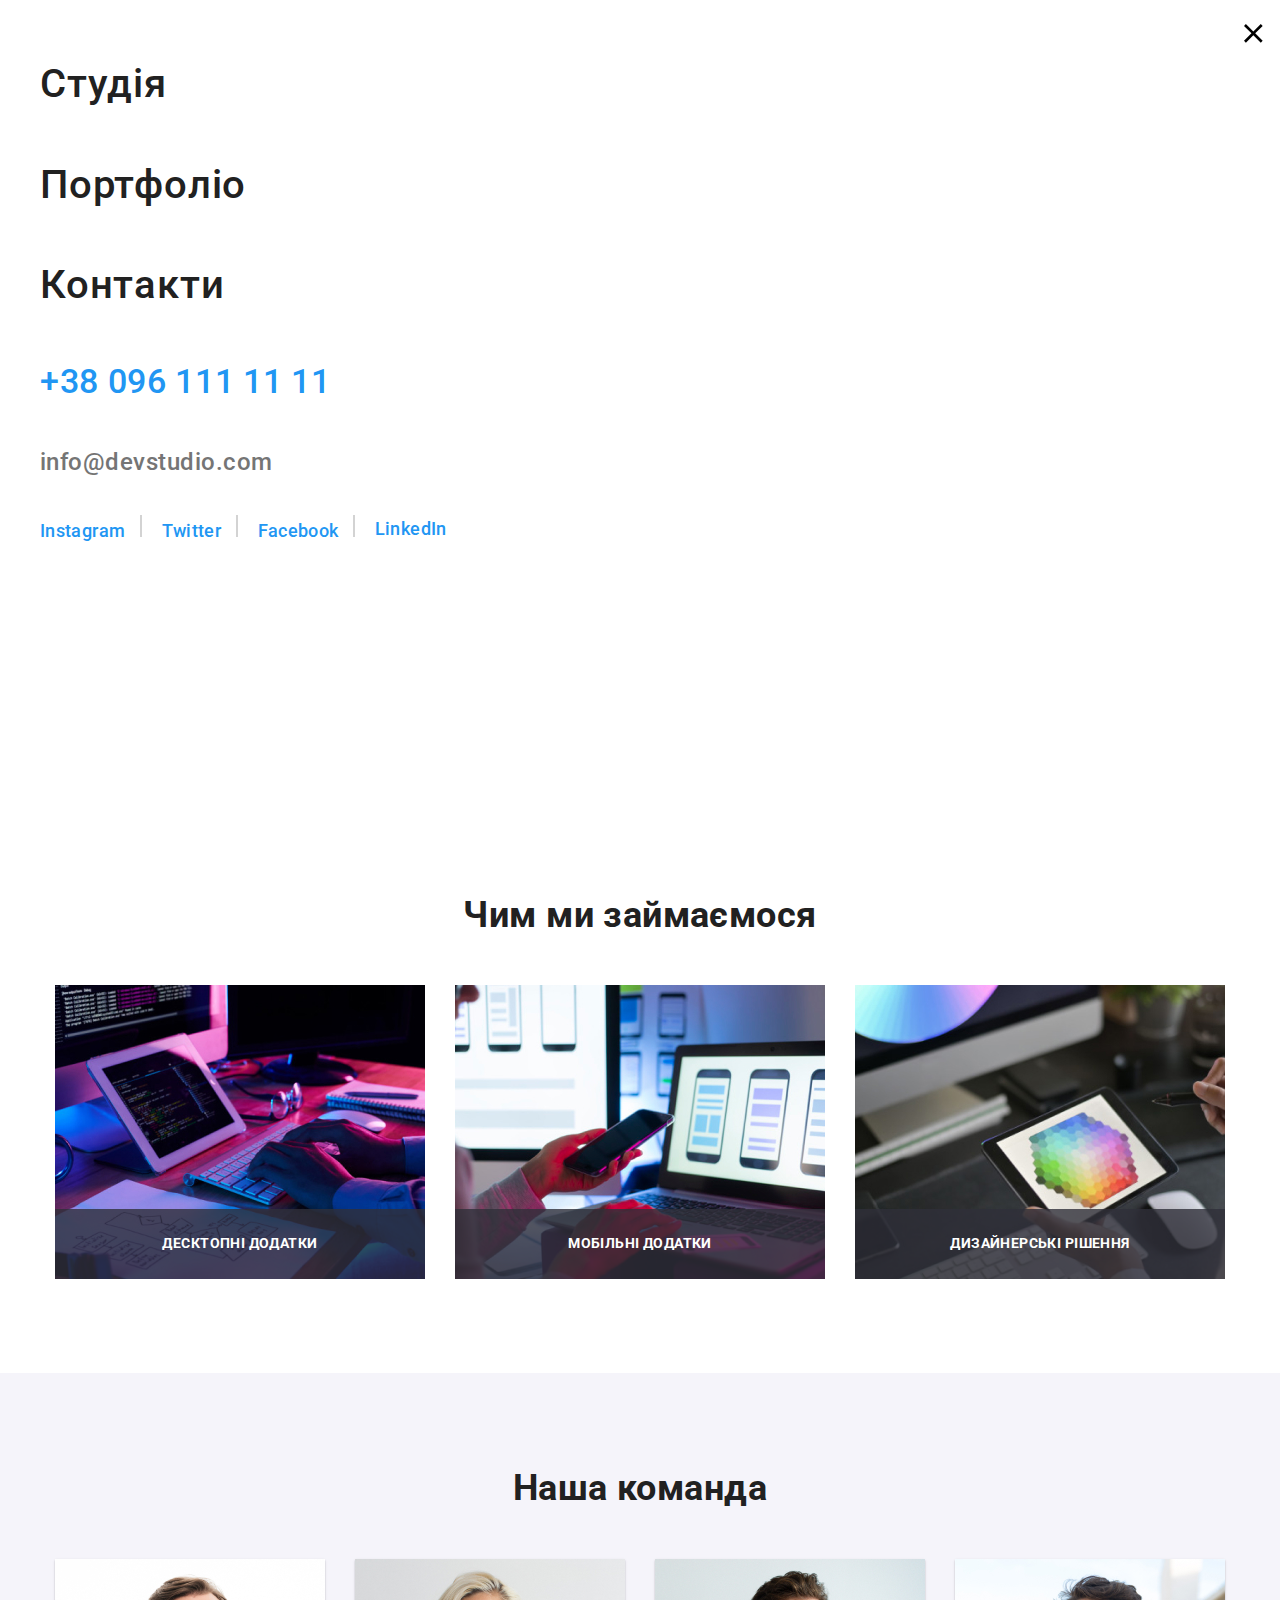
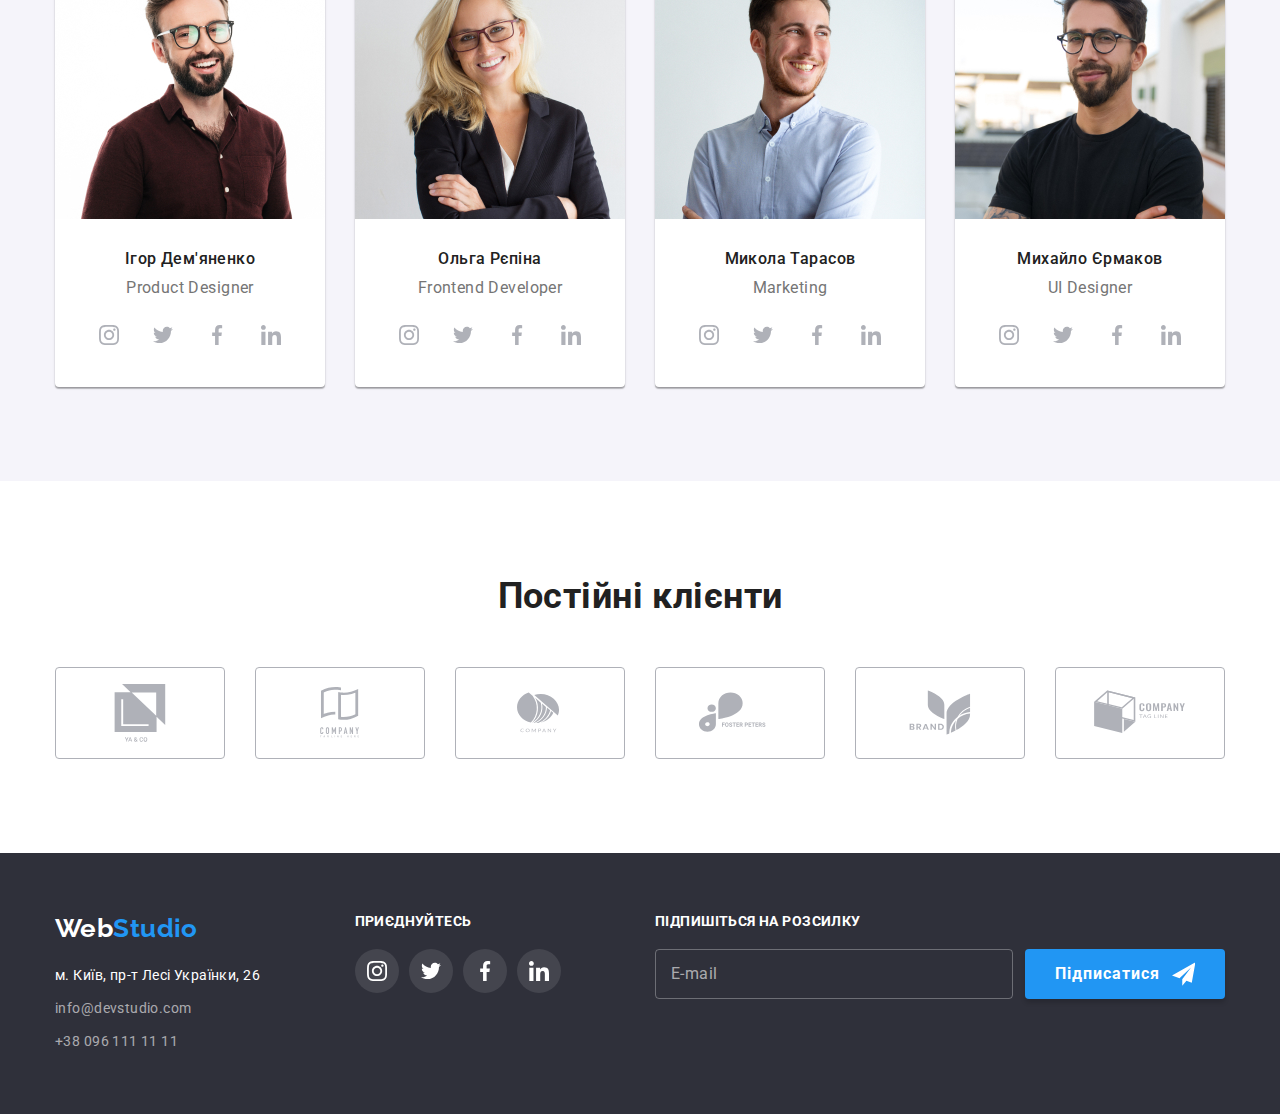
==== commit e6a1454d: "1" ====
--- a/index.html
+++ b/index.html
@@ -69,7 +69,7 @@
           <div class="header-menu">
             <ul class="menu list">
               <li class="menu-list list">
-                <a class="menu-list-item current link " href="./index.html">Студія</a>
+                <a class="menu-list-item link " href="./index.html">Студія</a>
               </li>
               <li class="menu-list list">
                 <a class="menu-list-item link" 
--- a/css/main.min.css
+++ b/css/main.min.css
@@ -1 +1 @@
-h1,h2,h3,h4,h5,h6,p{margin:0}ul{margin:0;padding:0}img{display:block;width:100%;max-width:100%;height:auto}:root{--brand-color: #2196f3;--nav-color: #212121;--title-color: #212121;--link-color: #757575}body{font-family:"Roboto",sans-serif;color:#757575;font-weight:400;font-size:14px;line-height:1.7142;letter-spacing:.03em;background-color:#fff}.container{padding-left:15px;padding-right:15px;margin:0 auto}@media screen and (min-width: 480px){.container{width:480px}}@media screen and (min-width: 768px){.container{width:768px}}@media screen and (min-width: 1200px){.container{width:1200px}}.section{padding-top:60px;padding-bottom:60px}@media screen and (min-width: 1200px){.section{padding-top:94px;padding-bottom:94px}}.list{list-style-type:none}.link{text-decoration:none}img{display:block;width:100%;max-width:100%;height:auto}.hide{border:0;clip:rect(1px, 1px, 1px, 1px);-webkit-clip-path:inset(50%);clip-path:inset(50%);height:1px;margin:-1px;overflow:hidden;padding:0;position:absolute;width:1px;word-wrap:normal}.header{background-color:#fff;border-bottom:1px solid #ececec}.header-container{display:flex;align-items:center}.header-nav-container{display:flex;align-items:center}@media screen and (min-width: 1200px){.logo{margin-right:90px}}.logo-nav{font-family:"Raleway";font-style:normal;font-weight:700;font-size:26px;line-height:1.1923;letter-spacing:.03em;color:#000;text-decoration:none;list-style:none}.studio{color:var(--brand-color)}.nav-list{display:flex;align-items:center;gap:50px}@media screen and (max-width: 767px){.nav-list{display:none}}@media screen and (min-width: 480px){.nav-list{margin-left:90px}}.nav-list-item{position:relative;padding-top:32px;padding-bottom:32px;display:flex;font-weight:500;line-height:1.3333;letter-spacing:.02em;text-decoration:none;list-style:none;color:var(--nav-color);transition:color 250ms cubic-bezier(0.4, 0, 0.2, 1)}.nav-list-item:hover,.nav-list-item:focus{color:var(--brand-color)}.current{color:var(--brand-color)}.current::after{content:"";position:absolute;display:block;width:100%;height:4px;left:0;bottom:0;background-image:url(../images/hover-nav.svg);background-repeat:no-repeat;background-position:bottom;border-radius:2px}.adress{display:flex;align-items:center;margin-left:auto;gap:50px}@media screen and (min-width: 768px)and (max-width: 1199px){.adress{flex-wrap:wrap;gap:10px;margin-left:90px}}@media screen and (max-width: 767px){.adress{display:none}}.adress-list{color:var(--brand-color)}.adress-link{display:flex;align-items:center;font-weight:500;line-height:1.1428;letter-spacing:.02em;text-decoration:none;list-style:none;color:var(--link-color);transition:color 250ms cubic-bezier(0.4, 0, 0.2, 1)}.adress-link:hover,.adress-link:focus{color:var(--brand-color)}.email,.phone{fill:currentColor;margin-right:10px}.menu-open{display:block;margin-left:auto;width:40px;height:40px;text-align:center;cursor:pointer;border-color:rgba(0,0,0,0);background-color:rgba(0,0,0,0)}@media screen and (min-width: 768px){.menu-open{display:none}}.menu-open__item{background-color:rgba(0,0,0,0)}.mob-menu{position:fixed;width:100vw;height:100vh;background-color:#fff;top:0}.mob-menu>.container{height:100%;display:flex;flex-direction:column;justify-content:space-between}.menu-modal{display:block;margin-left:auto;width:40px;height:40px;cursor:pointer;border-color:rgba(0,0,0,0);background-color:rgba(0,0,0,0)}.menu-close__item{background-color:rgba(0,0,0,0)}.menu-modal:hover .menu-close__item{fill:var(--brand-color)}.menu-list{margin-bottom:32px}.menu-list-item{font-weight:500;font-size:40px;line-height:calc 1.175;letter-spacing:.02em;color:#212121}.adress-menu__tel{display:block;margin-bottom:32px;font-weight:500;font-size:34px;line-height:calc 1.1764705882;letter-spacing:.02em;color:#2196f3}.adress-menu__email{display:block;margin-bottom:32px;font-weight:500;font-size:24px;line-height:calc 1.1666666667;letter-spacing:.02em;color:#757575}.menu-soc-list{display:flex;align-items:center}.menu-soc-list{text-align:center}.menu-soc-link{position:relative;margin-right:10px;font-weight:500;font-size:18px;line-height:22px;letter-spacing:.02em;color:#2196f3}.menu-soc-link::after{position:absolute;top:0;right:0;content:"";width:1px;height:22px}.menu-soc-item{border:1px solid rgba(33,33,33,.2);margin-right:10px;margin-left:10px;display:inline-block;fill:#212121}.backdrop{position:fixed;top:0;width:100%;height:100%;background-color:rgba(0,0,0,.2);transition:opacity 250ms cubic-bezier(0.4, 0, 0.2, 1),visibility 250ms cubic-bezier(0.4, 0, 0.2, 1)}.modal{position:absolute;width:450px;min-height:609px;top:50%;left:50%;background-color:#fff;box-shadow:0px 1px 3px rgba(0,0,0,.12),0px 1px 1px rgba(0,0,0,.14),0px 2px 1px rgba(0,0,0,.2);border-radius:4px;transform:translate(-50%, -50%) scale(1);transition:transform 250ms cubic-bezier(0.4, 0, 0.2, 1);padding:40px}@media screen and (min-width: 1200px){.modal{width:528px;min-height:581px}}.backdrop.is-hidden .modal{transform:translate(-50%, -50%) scale(1.5)}.modal-close{position:absolute;right:8px;top:8px;width:30px;height:30px;border-radius:50%;border:1px solid rgba(0,0,0,.1);display:flex;align-items:center;justify-content:center;background-color:rgba(0,0,0,0);cursor:pointer}.modal-close-icon{display:flex;align-items:center;justify-content:center;fill:#000;transition:fill 250ms cubic-bezier(0.4, 0, 0.2, 1)}.modal-close-icon:hover,.modal-close-icon:focus{fill:var(--brand-color)}.is-hidden{opacity:0;visibility:hidden;pointer-events:none}.modal-title{font-weight:700;font-size:20px;line-height:1.5;text-align:center;color:#212121}@media screen and (min-width: 1200px){.modal-title{font-weight:700;font-size:20px;line-height:1.15}}.modal-label{display:block;margin-top:10px;margin-bottom:4px;font-weight:400;font-size:12px;line-height:1.16;letter-spacing:.01em;color:#757575;transition:border 250ms cubic-bezier(0.4, 0, 0.2, 1)}.input-wrapper{position:relative}.modal-input{width:100%;height:40px;border:1px solid rgba(33,33,33,.2);border-radius:4px;padding-left:40px;padding-right:12px;transition:fill 250ms cubic-bezier(0.4, 0, 0.2, 1),border 250ms cubic-bezier(0.4, 0, 0.2, 1);outline:none}.modal-icon{position:absolute;top:50%;left:12px;margin-right:12px;transform:translateY(-50%);fill:#212121;transition:fill 250ms cubic-bezier(0.4, 0, 0.2, 1),border 250ms cubic-bezier(0.4, 0, 0.2, 1)}.modal-input:focus{border:1px solid #2196f3;border-radius:4px}.modal-input:checked{border:1px solid #2196f3;border-radius:4px}.modal-input:focus+.modal-icon{fill:var(--brand-color)}.modal-comment:focus{border:1px solid #2196f3;border-radius:4px}.modal-link{display:flex;align-items:center;justify-content:center}.modal-comment{margin-bottom:20px;padding:12px 16px;width:100%;height:120px;border:1px solid rgba(33,33,33,.2);border-radius:4px;resize:none;outline:none;transition:border 250ms cubic-bezier(0.4, 0, 0.2, 1)}.modal-agree{font-size:14px;line-height:1.71;letter-spacing:.03em;color:#757575}.modal-comment::-moz-placeholder{font-weight:400;font-size:14px;line-height:1.14;letter-spacing:.01em;color:rgba(117,117,117,.5)}.modal-comment:-ms-input-placeholder{font-weight:400;font-size:14px;line-height:1.14;letter-spacing:.01em;color:rgba(117,117,117,.5)}.modal-comment::placeholder{font-weight:400;font-size:14px;line-height:1.14;letter-spacing:.01em;color:rgba(117,117,117,.5)}@media screen and (min-width: 1200px){.modal-comment::-moz-placeholder{font-weight:400;font-size:12px;line-height:1.16}.modal-comment:-ms-input-placeholder{font-weight:400;font-size:12px;line-height:1.16}.modal-comment::placeholder{font-weight:400;font-size:12px;line-height:1.16}}.label-text{display:flex;align-items:center;margin-bottom:30px;font-weight:400;font-size:12px;line-height:1.166;color:#757575}@media screen and (min-width: 1200px){.label-text{font-weight:400;font-size:14px;line-height:1.71}}.label-text span{width:16px;height:15px;border:2px solid #212121;border-radius:2px;margin-right:9px;display:flex;align-items:center;justify-content:center;fill:rgba(0,0,0,0);transition:background-color 250ms cubic-bezier(0.4, 0, 0.2, 1),fill 250ms cubic-bezier(0.4, 0, 0.2, 1),border 250ms cubic-bezier(0.4, 0, 0.2, 1)}.label-link{color:var(--brand-color);margin-left:9px}.modal-agree:checked+.label-text span{background-color:var(--brand-color);border:2px solid rgba(0,0,0,0);fill:#fff}.modal-submit{padding:10px 52px;display:block;width:200px;height:50px;margin-right:auto;margin-left:auto;margin-top:22px;background-color:var(--brand-color);font-weight:700;font-size:16px;line-height:1.875;text-align:center;align-items:center;letter-spacing:.06em;color:#fff;cursor:pointer;border-radius:4px;border-color:rgba(0,0,0,0);box-shadow:0px 4px 4px rgba(0,0,0,.15);border-radius:4px;transition:background-color 250ms cubic-bezier(0.4, 0, 0.2, 1)}.modal-submit:hover,.modal-submit:focus{background-color:#188ce8}.hero{width:100%;height:auto;margin:0 auto;background-color:#2f303a;background-image:linear-gradient(rgba(47, 48, 58, 0.4), rgba(47, 48, 58, 0.4)),url(../images/hero.jpg);background-repeat:no-repeat;background-position:center;background-size:cover}.hero-title{width:100%;height:auto;display:block;font-weight:900;font-size:26px;line-height:1.61;margin-bottom:30px;margin-right:auto;margin-left:auto;color:#fff;text-align:center;letter-spacing:.06em;text-transform:uppercase;text-shadow:0px 4px 4px rgba(0,0,0,.25),0px 4px 4px rgba(0,0,0,.25)}@media screen and (min-width: 1200px){.hero-title{font-weight:900;font-size:44px;line-height:1.36}}.hero-btn{min-width:200px;height:auto;display:block;margin-right:auto;margin-left:auto;padding:10px 24px;background-color:var(--brand-color);font-weight:700;font-size:16px;line-height:1.875;text-align:center;align-items:center;letter-spacing:.06em;color:#fff;cursor:pointer;border-radius:4px;border-color:rgba(0,0,0,0);box-shadow:0px 4px 4px rgba(0,0,0,.15);transition:background-color 250ms cubic-bezier(0.4, 0, 0.2, 1)}.hero-btn:hover,.hero-btn:focus{background-color:#188ce8}.properties{background-color:#fff}.properties-list{display:flex}@media screen and (max-width: 1199px){.properties-list{flex-wrap:wrap}}.properties-link{display:block;width:100%;height:auto;margin:15px}@media screen and (min-width: 768px){.properties-link{width:calc((100% - 60px)/2);margin:15px}}@media screen and (min-width: 1200px){.properties-link{width:calc((100% - 120px)/4);margin:15px}}.properties-list__item{display:flex;justify-content:center;align-items:center;margin-right:auto;margin-left:auto;min-width:270px;height:120px;background-color:#f5f4fa;margin-bottom:30px}.properties-list_title{margin-bottom:10px;text-align:center;font-weight:700;text-transform:uppercase;color:var(--title-color)}.gallery{padding-top:0px}@media screen and (max-width: 1199px){.gallery{display:none}}.gallery-list{display:flex;gap:30px;justify-content:space-between}.gallery-title{margin-bottom:50px;font-weight:700;font-size:36px;line-height:1.1666;text-align:center;color:var(--title-color)}.gallery-thumb{position:relative}.gallery-img-title{position:absolute;bottom:0;margin:0;height:70px;width:370px;text-align:center;padding-top:27px;padding-bottom:27px;font-weight:700;font-size:14px;line-height:1.14;text-align:center;letter-spacing:.03em;text-transform:uppercase;color:#fff;background-color:rgba(47,48,58,.8)}.command{display:flex;flex-wrap:wrap;gap:30px}.command-section{background-color:#f5f4fa}.command-title{font-weight:700;font-size:36px;line-height:1.1666;margin-bottom:50px;text-align:center;color:var(--title-color)}.command-title-name{margin-top:30px;font-weight:500;font-size:16px;line-height:1.1875;text-align:center;color:var(--title-color)}.command-list{padding-bottom:24px;display:block;height:auto;width:100%;background:#fff;box-shadow:0px 1px 3px rgba(0,0,0,.12),0px 1px 1px rgba(0,0,0,.14),0px 2px 1px rgba(0,0,0,.2);border-radius:0px 0px 4px 4px}@media screen and (min-width: 768px){.command-list{width:calc((100% - 30px)/2)}}@media screen and (min-width: 1200px){.command-list{width:calc((100% - 90px)/4);padding-bottom:30px}}.position{margin-top:10px;font-size:16px;line-height:1.1875;text-align:center}.designer-soc-list{display:flex;justify-content:center;align-items:center;gap:10px;margin-top:16px;list-style:none}.soc-link-item{display:block;width:44px;height:44px;padding:12px;display:flex;align-items:center;justify-content:center;border-radius:50%;transition:background-color 250ms cubic-bezier(0.4, 0, 0.2, 1)}.soc-link-item:hover,.soc-link-item:focus{background-color:var(--brand-color)}.soc-link-icon{fill:#afb1b8;transition:fill 250ms cubic-bezier(0.4, 0, 0.2, 1)}.soc-link-item:hover .soc-link-icon{fill:#fff}.soc-link-item:focus .soc-link-icon{fill:#fff}.customers{background-color:#fff}.customers__title{font-weight:700;font-size:36px;line-height:1.1666;text-align:center;color:var(--title-color);margin-bottom:30px}@media screen and (min-width: 1200px){.customers__title{margin-bottom:50px}}.customers-list{display:flex;flex-wrap:wrap;gap:30px;align-items:center}.customers-list__link{padding:16px 32px;width:calc((100% - 30px)/2);height:92px;background:#fff;border:1px solid #afb1b8;border-radius:4px;transition:border 250ms cubic-bezier(0.4, 0, 0.2, 1)}@media screen and (min-width: 768px){.customers-list__link{width:calc((100% - 60px)/3)}}@media screen and (min-width: 1200px){.customers-list__link{width:calc((100% - 150px)/6)}}.customers-list__link:hover,.customers-list__link:focus{border:1px solid var(--brand-color)}.customers-list-icon{display:flex;width:100%;height:100%;justify-content:center;align-items:center;fill:#afb1b8;transition:fill 250ms cubic-bezier(0.4, 0, 0.2, 1)}.customers-list__link:hover .customers-list-icon{fill:var(--brand-color)}.portfolio-button{display:flex;justify-content:center;gap:8px}.portfolio-button__link{padding:6px 22px;background-color:#f5f4fa;font-weight:500;font-size:16px;line-height:1.625;text-align:center;letter-spacing:.03em;color:#212121;cursor:pointer;border-radius:4px;border-color:rgba(0,0,0,0);transition:box-shadow 250ms cubic-bezier(0.4, 0, 0.2, 1),background-color 250ms cubic-bezier(0.4, 0, 0.2, 1),color 250ms cubic-bezier(0.4, 0, 0.2, 1)}.portfolio-button__link:hover,.portfolio-button__link:focus{background-color:#2196f3;font-weight:500;font-size:16px;line-height:1.625;font-weight:500;font-size:16px;line-height:1.625;text-align:center;letter-spacing:.03em;color:#fff;box-shadow:0px 3px 1px rgba(0,0,0,.1),0px 1px 2px rgba(0,0,0,.08),0px 2px 2px rgba(0,0,0,.12)}.portfolio-list{display:flex;flex-wrap:wrap;margin-top:34px}.portfolio-list__item{margin-right:30px;margin-bottom:30px;width:370px;background-color:#fff;transition:box-shadow 250ms cubic-bezier(0.4, 0, 0.2, 1),transform 250ms cubic-bezier(0.4, 0, 0.2, 1)}.portfolio-list__item:hover{box-shadow:0px 1px 1px rgba(0,0,0,.12),0px 4px 4px rgba(0,0,0,.06),1px 4px 6px rgba(0,0,0,.16)}.portfolio-list__item:nth-child(3n){margin-right:0}.portfolio-list__item:nth-last-child(-n+3){margin-bottom:0}.portfolio-list__item:hover .portfolio-overlay__text{transform:translateY(0%)}.portfolio-overlay{position:relative;overflow:hidden}.portfolio-overlay__text{position:absolute;top:0;height:100%;padding:63px 24px;font-size:18px;line-height:1.55;color:#fff;transform:translateY(100%);background-color:rgba(33,150,243,.9);box-shadow:0px 4px 4px rgba(0,0,0,.25);transition:transform 250ms cubic-bezier(0.4, 0, 0.2, 1)}.work{padding:20px 24px;border:1px solid #eee;border-top:none}.work__title{margin-bottom:4px;font-weight:700;font-size:18px;line-height:2;letter-spacing:.06em;color:var(--title-color)}.work__text{line-height:1.875}@media screen and (max-width: 1199px){.modal-subscribe{display:flex;flex-wrap:wrap;justify-content:center;width:100%;height:auto}}.footer-subscribe{position:relative;align-items:center}@media screen and (max-width: 1199px){.footer-subscribe{display:flex;flex-wrap:wrap;justify-content:center;width:100%;height:auto}}@media screen and (min-width: 1200px){.footer-subscribe{display:flex;gap:12px;justify-content:flex-end;width:570px;min-height:50px}}.footer-input{width:100%;height:50px;background:rgba(0,0,0,0);padding:15px 16px;outline:none;font-size:16px;line-height:1.25;color:rgba(255,255,255,.6);border:1px solid rgba(255,255,255,.3);border-radius:4px;transition:border 250ms cubic-bezier(0.4, 0, 0.2, 1)}.footer-input:focus{border:1px solid var(--brand-color)}.footer-label{position:absolute;top:25%;left:16px;transform:translateY(-50%);font-size:16px;line-height:1.25;color:rgba(255,255,255,.6);transition:transform 250ms cubic-bezier(0.4, 0, 0.2, 1)}.footer-input:focus+.footer-label{transform:translateY(200%)}@media screen and (min-width: 1200px){.footer-label{top:50%}}.btn-footer{display:flex;gap:12px;padding:10px 28px;width:200px;height:50px;background-color:var(--brand-color);font-weight:700;font-size:16px;line-height:1.875;text-align:center;align-items:center;letter-spacing:.06em;color:#fff;cursor:pointer;border-radius:4px;border-color:rgba(0,0,0,0);box-shadow:0px 4px 4px rgba(0,0,0,.15);transition:background-color 250ms cubic-bezier(0.4, 0, 0.2, 1)}.btn-footer:hover,.btn-footer:focus{background-color:#188ce8}@media screen and (max-width: 1199px){.btn-footer{margin-top:20px}}.btn-subscribe{fill:#fff}.footer{background-color:#2f303a}@media screen and (min-width: 1200px){.footer{padding-left:0px}}.footer-container{padding-top:60px;padding-bottom:60px}@media screen and (min-width: 1200px){.footer-container{display:flex;justify-content:space-between}}@media screen and (max-width: 1199px){.footer-container{display:block;text-align:center}}@media screen and (max-width: 1199px){.footer-adress-container{display:block;margin-bottom:60px;text-align:center}}.footer-logo{display:block;margin-bottom:20px;font-family:"Raleway";font-style:normal;font-weight:700;font-size:26px;line-height:1.1923;color:#fff;text-decoration:none;list-style:none}.contacts-link{line-height:1.7142;letter-spacing:.03em;color:#fff;font-style:normal;text-decoration:none;list-style:none;transition:color 250ms cubic-bezier(0.4, 0, 0.2, 1)}.contacts-link:hover,.contacts-link:focus{color:var(--brand-color)}.contacts-item{color:rgba(255,255,255,.6);font-style:normal;text-decoration:none;list-style:none;transition:color 250ms cubic-bezier(0.4, 0, 0.2, 1)}.contacts-item:hover,.contacts-item:focus{color:var(--brand-color)}.contact-list{margin-bottom:8px}@media screen and (min-width: 1200px){.contact-list{margin-bottom:9px}}.contact-list:last-child{margin-bottom:0px}.footer-soc-list{display:flex;justify-content:center;align-items:center;gap:10px}.soc-link-item{width:44px;height:44px;padding:12px;display:flex;align-items:center;justify-content:center;border-radius:50%;transition:background-color 250ms cubic-bezier(0.4, 0, 0.2, 1)}.soc-link-item:hover,.soc-link-item:focus{background-color:var(--brand-color)}.soc-title{font-weight:700;font-size:14px;line-height:1.1428;text-transform:uppercase;margin-bottom:20px;color:#fff}@media screen and (max-width: 1199px){.soc-title{text-align:center}}@media screen and (max-width: 1199px){.soc-style{margin-bottom:60px}}.footer-soc-link{background-color:rgba(255,255,255,.1)}.footer-icon{display:flex;align-items:center;justify-content:center;fill:#fff}.soc-link-item:hover,.soc-link-item:focus{background-color:var(--brand-color)}/*# sourceMappingURL=main.min.css.map */+h1,h2,h3,h4,h5,h6,p{margin:0}ul{margin:0;padding:0}img{display:block;width:100%;max-width:100%;height:auto}:root{--brand-color: #2196f3;--nav-color: #212121;--title-color: #212121;--link-color: #757575}body{font-family:"Roboto",sans-serif;color:#757575;font-weight:400;font-size:14px;line-height:1.7142;letter-spacing:.03em;background-color:#fff}.container{padding-left:15px;padding-right:15px;margin:0 auto}@media screen and (min-width: 480px){.container{width:480px}}@media screen and (min-width: 768px){.container{width:768px}}@media screen and (min-width: 1200px){.container{width:1200px}}.section{padding-top:60px;padding-bottom:60px}@media screen and (min-width: 1200px){.section{padding-top:94px;padding-bottom:94px}}.list{list-style-type:none}.link{text-decoration:none}img{display:block;width:100%;max-width:100%;height:auto}.hide{border:0;clip:rect(1px, 1px, 1px, 1px);-webkit-clip-path:inset(50%);clip-path:inset(50%);height:1px;margin:-1px;overflow:hidden;padding:0;position:absolute;width:1px;word-wrap:normal}.header{background-color:#fff;border-bottom:1px solid #ececec}.header-container{display:flex;align-items:center}.header-nav-container{display:flex;align-items:center}@media screen and (min-width: 1200px){.logo{margin-right:90px}}.logo-nav{font-family:"Raleway";font-style:normal;font-weight:700;font-size:26px;line-height:1.1923;letter-spacing:.03em;color:#000;text-decoration:none;list-style:none}.studio{color:var(--brand-color)}.nav-list{display:flex;align-items:center;gap:50px}@media screen and (max-width: 767px){.nav-list{display:none}}@media screen and (min-width: 480px){.nav-list{margin-left:90px}}.nav-list-item{position:relative;padding-top:32px;padding-bottom:32px;display:flex;font-weight:500;line-height:1.3333;letter-spacing:.02em;text-decoration:none;list-style:none;color:var(--nav-color);transition:color 250ms cubic-bezier(0.4, 0, 0.2, 1)}.nav-list-item:hover,.nav-list-item:focus{color:var(--brand-color)}.current{color:var(--brand-color)}.current::after{content:"";position:absolute;display:block;width:100%;height:4px;left:0;bottom:0;background-image:url(../images/hover-nav.svg);background-repeat:no-repeat;background-position:bottom;border-radius:2px}.adress{display:flex;align-items:center;margin-left:auto;gap:50px}@media screen and (min-width: 768px)and (max-width: 1199px){.adress{flex-wrap:wrap;gap:10px;margin-left:90px}}@media screen and (max-width: 767px){.adress{display:none}}.adress-list{color:var(--brand-color)}.adress-link{display:flex;align-items:center;font-weight:500;line-height:1.1428;letter-spacing:.02em;text-decoration:none;list-style:none;color:var(--link-color);transition:color 250ms cubic-bezier(0.4, 0, 0.2, 1)}.adress-link:hover,.adress-link:focus{color:var(--brand-color)}.email,.phone{fill:currentColor;margin-right:10px}.menu-open{display:block;margin-left:auto;width:40px;height:40px;text-align:center;cursor:pointer;border-color:rgba(0,0,0,0);background-color:rgba(0,0,0,0)}@media screen and (min-width: 768px){.menu-open{display:none}}.menu-open__item{background-color:rgba(0,0,0,0)}.mob-menu{position:fixed;width:100vw;height:100vh;background-color:#fff;top:0;padding:10px 15px 48px 40px;z-index:1}.mob-menu>.container{height:100%;display:flex;flex-direction:column;justify-content:space-between}.menu-modal{display:block;margin-left:auto;width:40px;height:40px;cursor:pointer;border-color:rgba(0,0,0,0);background-color:rgba(0,0,0,0)}.menu-close__item{background-color:rgba(0,0,0,0)}.menu-modal:hover .menu-close__item{fill:var(--brand-color)}.menu-list{margin-bottom:32px}.menu-list-item{font-weight:500;font-size:40px;line-height:calc 1.175;letter-spacing:.02em;color:#212121}.adress-menu__tel{display:block;margin-bottom:32px;font-weight:500;font-size:34px;line-height:calc 1.1764705882;letter-spacing:.02em;color:#2196f3}.adress-menu__email{display:block;margin-bottom:32px;font-weight:500;font-size:24px;line-height:calc 1.1666666667;letter-spacing:.02em;color:#757575}.menu-soc-list{display:flex;align-items:center}.menu-soc-list{text-align:center}.menu-soc-link{position:relative;margin-right:10px;font-weight:500;font-size:18px;line-height:22px;letter-spacing:.02em;color:#2196f3}.menu-soc-item{border:1px solid rgba(33,33,33,.2);margin-right:10px;margin-left:10px;display:inline-block;fill:#212121}.backdrop{position:fixed;top:0;width:100%;height:100%;background-color:rgba(0,0,0,.2);transition:opacity 250ms cubic-bezier(0.4, 0, 0.2, 1),visibility 250ms cubic-bezier(0.4, 0, 0.2, 1)}.modal{position:absolute;width:450px;min-height:609px;top:50%;left:50%;background-color:#fff;box-shadow:0px 1px 3px rgba(0,0,0,.12),0px 1px 1px rgba(0,0,0,.14),0px 2px 1px rgba(0,0,0,.2);border-radius:4px;transform:translate(-50%, -50%) scale(1);transition:transform 250ms cubic-bezier(0.4, 0, 0.2, 1);padding:40px}@media screen and (min-width: 1200px){.modal{width:528px;min-height:581px}}.backdrop.is-hidden .modal{transform:translate(-50%, -50%) scale(1.5)}.modal-close{position:absolute;right:8px;top:8px;width:30px;height:30px;border-radius:50%;border:1px solid rgba(0,0,0,.1);display:flex;align-items:center;justify-content:center;background-color:rgba(0,0,0,0);cursor:pointer}.modal-close-icon{display:flex;align-items:center;justify-content:center;fill:#000;transition:fill 250ms cubic-bezier(0.4, 0, 0.2, 1)}.modal-close-icon:hover,.modal-close-icon:focus{fill:var(--brand-color)}.is-hidden{opacity:0;visibility:hidden;pointer-events:none}.modal-title{font-weight:700;font-size:20px;line-height:1.5;text-align:center;color:#212121}@media screen and (min-width: 1200px){.modal-title{font-weight:700;font-size:20px;line-height:1.15}}.modal-label{display:block;margin-top:10px;margin-bottom:4px;font-weight:400;font-size:12px;line-height:1.16;letter-spacing:.01em;color:#757575;transition:border 250ms cubic-bezier(0.4, 0, 0.2, 1)}.input-wrapper{position:relative}.modal-input{width:100%;height:40px;border:1px solid rgba(33,33,33,.2);border-radius:4px;padding-left:40px;padding-right:12px;transition:fill 250ms cubic-bezier(0.4, 0, 0.2, 1),border 250ms cubic-bezier(0.4, 0, 0.2, 1);outline:none}.modal-icon{position:absolute;top:50%;left:12px;margin-right:12px;transform:translateY(-50%);fill:#212121;transition:fill 250ms cubic-bezier(0.4, 0, 0.2, 1),border 250ms cubic-bezier(0.4, 0, 0.2, 1)}.modal-input:focus{border:1px solid #2196f3;border-radius:4px}.modal-input:checked{border:1px solid #2196f3;border-radius:4px}.modal-input:focus+.modal-icon{fill:var(--brand-color)}.modal-comment:focus{border:1px solid #2196f3;border-radius:4px}.modal-link{display:flex;align-items:center;justify-content:center}.modal-comment{margin-bottom:20px;padding:12px 16px;width:100%;height:120px;border:1px solid rgba(33,33,33,.2);border-radius:4px;resize:none;outline:none;transition:border 250ms cubic-bezier(0.4, 0, 0.2, 1)}.modal-agree{font-size:14px;line-height:1.71;letter-spacing:.03em;color:#757575}.modal-comment::-moz-placeholder{font-weight:400;font-size:14px;line-height:1.14;letter-spacing:.01em;color:rgba(117,117,117,.5)}.modal-comment:-ms-input-placeholder{font-weight:400;font-size:14px;line-height:1.14;letter-spacing:.01em;color:rgba(117,117,117,.5)}.modal-comment::placeholder{font-weight:400;font-size:14px;line-height:1.14;letter-spacing:.01em;color:rgba(117,117,117,.5)}@media screen and (min-width: 1200px){.modal-comment::-moz-placeholder{font-weight:400;font-size:12px;line-height:1.16}.modal-comment:-ms-input-placeholder{font-weight:400;font-size:12px;line-height:1.16}.modal-comment::placeholder{font-weight:400;font-size:12px;line-height:1.16}}.label-text{display:flex;align-items:center;margin-bottom:30px;font-weight:400;font-size:12px;line-height:1.166;color:#757575}@media screen and (min-width: 1200px){.label-text{font-weight:400;font-size:14px;line-height:1.71}}.label-text span{width:16px;height:15px;border:2px solid #212121;border-radius:2px;margin-right:9px;display:flex;align-items:center;justify-content:center;fill:rgba(0,0,0,0);transition:background-color 250ms cubic-bezier(0.4, 0, 0.2, 1),fill 250ms cubic-bezier(0.4, 0, 0.2, 1),border 250ms cubic-bezier(0.4, 0, 0.2, 1)}.label-link{color:var(--brand-color);margin-left:9px}.modal-agree:checked+.label-text span{background-color:var(--brand-color);border:2px solid rgba(0,0,0,0);fill:#fff}.modal-submit{padding:10px 52px;display:block;width:200px;height:50px;margin-right:auto;margin-left:auto;margin-top:22px;background-color:var(--brand-color);font-weight:700;font-size:16px;line-height:1.875;text-align:center;align-items:center;letter-spacing:.06em;color:#fff;cursor:pointer;border-radius:4px;border-color:rgba(0,0,0,0);box-shadow:0px 4px 4px rgba(0,0,0,.15);border-radius:4px;transition:background-color 250ms cubic-bezier(0.4, 0, 0.2, 1)}.modal-submit:hover,.modal-submit:focus{background-color:#188ce8}.hero{width:100%;height:auto;margin:0 auto;background-color:#2f303a;background-image:linear-gradient(rgba(47, 48, 58, 0.4), rgba(47, 48, 58, 0.4)),url(../images/hero.jpg);background-repeat:no-repeat;background-position:center;background-size:cover}.hero-title{width:100%;height:auto;display:block;font-weight:900;font-size:26px;line-height:1.61;margin-bottom:30px;margin-right:auto;margin-left:auto;color:#fff;text-align:center;letter-spacing:.06em;text-transform:uppercase;text-shadow:0px 4px 4px rgba(0,0,0,.25),0px 4px 4px rgba(0,0,0,.25)}@media screen and (min-width: 1200px){.hero-title{font-weight:900;font-size:44px;line-height:1.36}}.hero-btn{min-width:200px;height:auto;display:block;margin-right:auto;margin-left:auto;padding:10px 24px;background-color:var(--brand-color);font-weight:700;font-size:16px;line-height:1.875;text-align:center;align-items:center;letter-spacing:.06em;color:#fff;cursor:pointer;border-radius:4px;border-color:rgba(0,0,0,0);box-shadow:0px 4px 4px rgba(0,0,0,.15);transition:background-color 250ms cubic-bezier(0.4, 0, 0.2, 1)}.hero-btn:hover,.hero-btn:focus{background-color:#188ce8}.properties{background-color:#fff}.properties-list{display:flex}@media screen and (max-width: 1199px){.properties-list{flex-wrap:wrap}}.properties-link{display:block;width:100%;height:auto;margin:15px}@media screen and (min-width: 768px){.properties-link{width:calc((100% - 60px)/2);margin:15px}}@media screen and (min-width: 1200px){.properties-link{width:calc((100% - 120px)/4);margin:15px}}.properties-list__item{display:flex;justify-content:center;align-items:center;margin-right:auto;margin-left:auto;min-width:270px;height:120px;background-color:#f5f4fa;margin-bottom:30px}.properties-list_title{margin-bottom:10px;text-align:center;font-weight:700;text-transform:uppercase;color:var(--title-color)}.gallery{padding-top:0px}@media screen and (max-width: 1199px){.gallery{display:none}}.gallery-list{display:flex;gap:30px;justify-content:space-between}.gallery-title{margin-bottom:50px;font-weight:700;font-size:36px;line-height:1.1666;text-align:center;color:var(--title-color)}.gallery-thumb{position:relative}.gallery-img-title{position:absolute;bottom:0;margin:0;height:70px;width:370px;text-align:center;padding-top:27px;padding-bottom:27px;font-weight:700;font-size:14px;line-height:1.14;text-align:center;letter-spacing:.03em;text-transform:uppercase;color:#fff;background-color:rgba(47,48,58,.8)}.command{display:flex;flex-wrap:wrap;gap:30px}.command-section{background-color:#f5f4fa}.command-title{font-weight:700;font-size:36px;line-height:1.1666;margin-bottom:50px;text-align:center;color:var(--title-color)}.command-title-name{margin-top:30px;font-weight:500;font-size:16px;line-height:1.1875;text-align:center;color:var(--title-color)}.command-list{padding-bottom:24px;display:block;height:auto;width:100%;background:#fff;box-shadow:0px 1px 3px rgba(0,0,0,.12),0px 1px 1px rgba(0,0,0,.14),0px 2px 1px rgba(0,0,0,.2);border-radius:0px 0px 4px 4px}@media screen and (min-width: 768px){.command-list{width:calc((100% - 30px)/2)}}@media screen and (min-width: 1200px){.command-list{width:calc((100% - 90px)/4);padding-bottom:30px}}.position{margin-top:10px;font-size:16px;line-height:1.1875;text-align:center}.designer-soc-list{display:flex;justify-content:center;align-items:center;gap:10px;margin-top:16px;list-style:none}.soc-link-item{display:block;width:44px;height:44px;padding:12px;display:flex;align-items:center;justify-content:center;border-radius:50%;transition:background-color 250ms cubic-bezier(0.4, 0, 0.2, 1)}.soc-link-item:hover,.soc-link-item:focus{background-color:var(--brand-color)}.soc-link-icon{fill:#afb1b8;transition:fill 250ms cubic-bezier(0.4, 0, 0.2, 1)}.soc-link-item:hover .soc-link-icon{fill:#fff}.soc-link-item:focus .soc-link-icon{fill:#fff}.customers{background-color:#fff}.customers__title{font-weight:700;font-size:36px;line-height:1.1666;text-align:center;color:var(--title-color);margin-bottom:30px}@media screen and (min-width: 1200px){.customers__title{margin-bottom:50px}}.customers-list{display:flex;flex-wrap:wrap;gap:30px;align-items:center}.customers-list__link{padding:16px 32px;width:calc((100% - 30px)/2);height:92px;background:#fff;border:1px solid #afb1b8;border-radius:4px;transition:border 250ms cubic-bezier(0.4, 0, 0.2, 1)}@media screen and (min-width: 768px){.customers-list__link{width:calc((100% - 60px)/3)}}@media screen and (min-width: 1200px){.customers-list__link{width:calc((100% - 150px)/6)}}.customers-list__link:hover,.customers-list__link:focus{border:1px solid var(--brand-color)}.customers-list-icon{display:flex;width:100%;height:100%;justify-content:center;align-items:center;fill:#afb1b8;transition:fill 250ms cubic-bezier(0.4, 0, 0.2, 1)}.customers-list__link:hover .customers-list-icon{fill:var(--brand-color)}.portfolio-button{display:flex;justify-content:center;gap:8px}.portfolio-button__link{padding:6px 22px;background-color:#f5f4fa;font-weight:500;font-size:16px;line-height:1.625;text-align:center;letter-spacing:.03em;color:#212121;cursor:pointer;border-radius:4px;border-color:rgba(0,0,0,0);transition:box-shadow 250ms cubic-bezier(0.4, 0, 0.2, 1),background-color 250ms cubic-bezier(0.4, 0, 0.2, 1),color 250ms cubic-bezier(0.4, 0, 0.2, 1)}.portfolio-button__link:hover,.portfolio-button__link:focus{background-color:#2196f3;font-weight:500;font-size:16px;line-height:1.625;font-weight:500;font-size:16px;line-height:1.625;text-align:center;letter-spacing:.03em;color:#fff;box-shadow:0px 3px 1px rgba(0,0,0,.1),0px 1px 2px rgba(0,0,0,.08),0px 2px 2px rgba(0,0,0,.12)}.portfolio-list{display:flex;flex-wrap:wrap;margin-top:34px}.portfolio-list__item{margin-right:30px;margin-bottom:30px;width:370px;background-color:#fff;transition:box-shadow 250ms cubic-bezier(0.4, 0, 0.2, 1),transform 250ms cubic-bezier(0.4, 0, 0.2, 1)}.portfolio-list__item:hover{box-shadow:0px 1px 1px rgba(0,0,0,.12),0px 4px 4px rgba(0,0,0,.06),1px 4px 6px rgba(0,0,0,.16)}.portfolio-list__item:nth-child(3n){margin-right:0}.portfolio-list__item:nth-last-child(-n+3){margin-bottom:0}.portfolio-list__item:hover .portfolio-overlay__text{transform:translateY(0%)}.portfolio-overlay{position:relative;overflow:hidden}.portfolio-overlay__text{position:absolute;top:0;height:100%;padding:63px 24px;font-size:18px;line-height:1.55;color:#fff;transform:translateY(100%);background-color:rgba(33,150,243,.9);box-shadow:0px 4px 4px rgba(0,0,0,.25);transition:transform 250ms cubic-bezier(0.4, 0, 0.2, 1)}.work{padding:20px 24px;border:1px solid #eee;border-top:none}.work__title{margin-bottom:4px;font-weight:700;font-size:18px;line-height:2;letter-spacing:.06em;color:var(--title-color)}.work__text{line-height:1.875}@media screen and (max-width: 1199px){.modal-subscribe{display:flex;flex-wrap:wrap;justify-content:center;width:100%;height:auto}}.footer-subscribe{position:relative;align-items:center}@media screen and (max-width: 1199px){.footer-subscribe{display:flex;flex-wrap:wrap;justify-content:center;width:100%;height:auto}}@media screen and (min-width: 1200px){.footer-subscribe{display:flex;gap:12px;justify-content:flex-end;width:570px;min-height:50px}}.footer-input{width:100%;height:50px;background:rgba(0,0,0,0);padding:15px 16px;outline:none;font-size:16px;line-height:1.25;color:rgba(255,255,255,.6);border:1px solid rgba(255,255,255,.3);border-radius:4px;transition:border 250ms cubic-bezier(0.4, 0, 0.2, 1)}.footer-input:focus{border:1px solid var(--brand-color)}.footer-label{position:absolute;top:25%;left:16px;transform:translateY(-50%);font-size:16px;line-height:1.25;color:rgba(255,255,255,.6);transition:transform 250ms cubic-bezier(0.4, 0, 0.2, 1)}.footer-input:focus+.footer-label{transform:translateY(200%)}@media screen and (min-width: 1200px){.footer-label{top:50%}}.btn-footer{display:flex;gap:12px;padding:10px 28px;width:200px;height:50px;background-color:var(--brand-color);font-weight:700;font-size:16px;line-height:1.875;text-align:center;align-items:center;letter-spacing:.06em;color:#fff;cursor:pointer;border-radius:4px;border-color:rgba(0,0,0,0);box-shadow:0px 4px 4px rgba(0,0,0,.15);transition:background-color 250ms cubic-bezier(0.4, 0, 0.2, 1)}.btn-footer:hover,.btn-footer:focus{background-color:#188ce8}@media screen and (max-width: 1199px){.btn-footer{margin-top:20px}}.btn-subscribe{fill:#fff}.footer{background-color:#2f303a}@media screen and (min-width: 1200px){.footer{padding-left:0px}}.footer-container{padding-top:60px;padding-bottom:60px}@media screen and (min-width: 1200px){.footer-container{display:flex;justify-content:space-between}}@media screen and (max-width: 1199px){.footer-container{display:block;text-align:center}}@media screen and (max-width: 1199px){.footer-adress-container{display:block;margin-bottom:60px;text-align:center}}.footer-logo{display:block;margin-bottom:20px;font-family:"Raleway";font-style:normal;font-weight:700;font-size:26px;line-height:1.1923;color:#fff;text-decoration:none;list-style:none}.contacts-link{line-height:1.7142;letter-spacing:.03em;color:#fff;font-style:normal;text-decoration:none;list-style:none;transition:color 250ms cubic-bezier(0.4, 0, 0.2, 1)}.contacts-link:hover,.contacts-link:focus{color:var(--brand-color)}.contacts-item{color:rgba(255,255,255,.6);font-style:normal;text-decoration:none;list-style:none;transition:color 250ms cubic-bezier(0.4, 0, 0.2, 1)}.contacts-item:hover,.contacts-item:focus{color:var(--brand-color)}.contact-list{margin-bottom:8px}@media screen and (min-width: 1200px){.contact-list{margin-bottom:9px}}.contact-list:last-child{margin-bottom:0px}.footer-soc-list{display:flex;justify-content:center;align-items:center;gap:10px}.soc-link-item{width:44px;height:44px;padding:12px;display:flex;align-items:center;justify-content:center;border-radius:50%;transition:background-color 250ms cubic-bezier(0.4, 0, 0.2, 1)}.soc-link-item:hover,.soc-link-item:focus{background-color:var(--brand-color)}.soc-title{font-weight:700;font-size:14px;line-height:1.1428;text-transform:uppercase;margin-bottom:20px;color:#fff}@media screen and (max-width: 1199px){.soc-title{text-align:center}}@media screen and (max-width: 1199px){.soc-style{margin-bottom:60px}}.footer-soc-link{background-color:rgba(255,255,255,.1)}.footer-icon{display:flex;align-items:center;justify-content:center;fill:#fff}.soc-link-item:hover,.soc-link-item:focus{background-color:var(--brand-color)}/*# sourceMappingURL=main.min.css.map */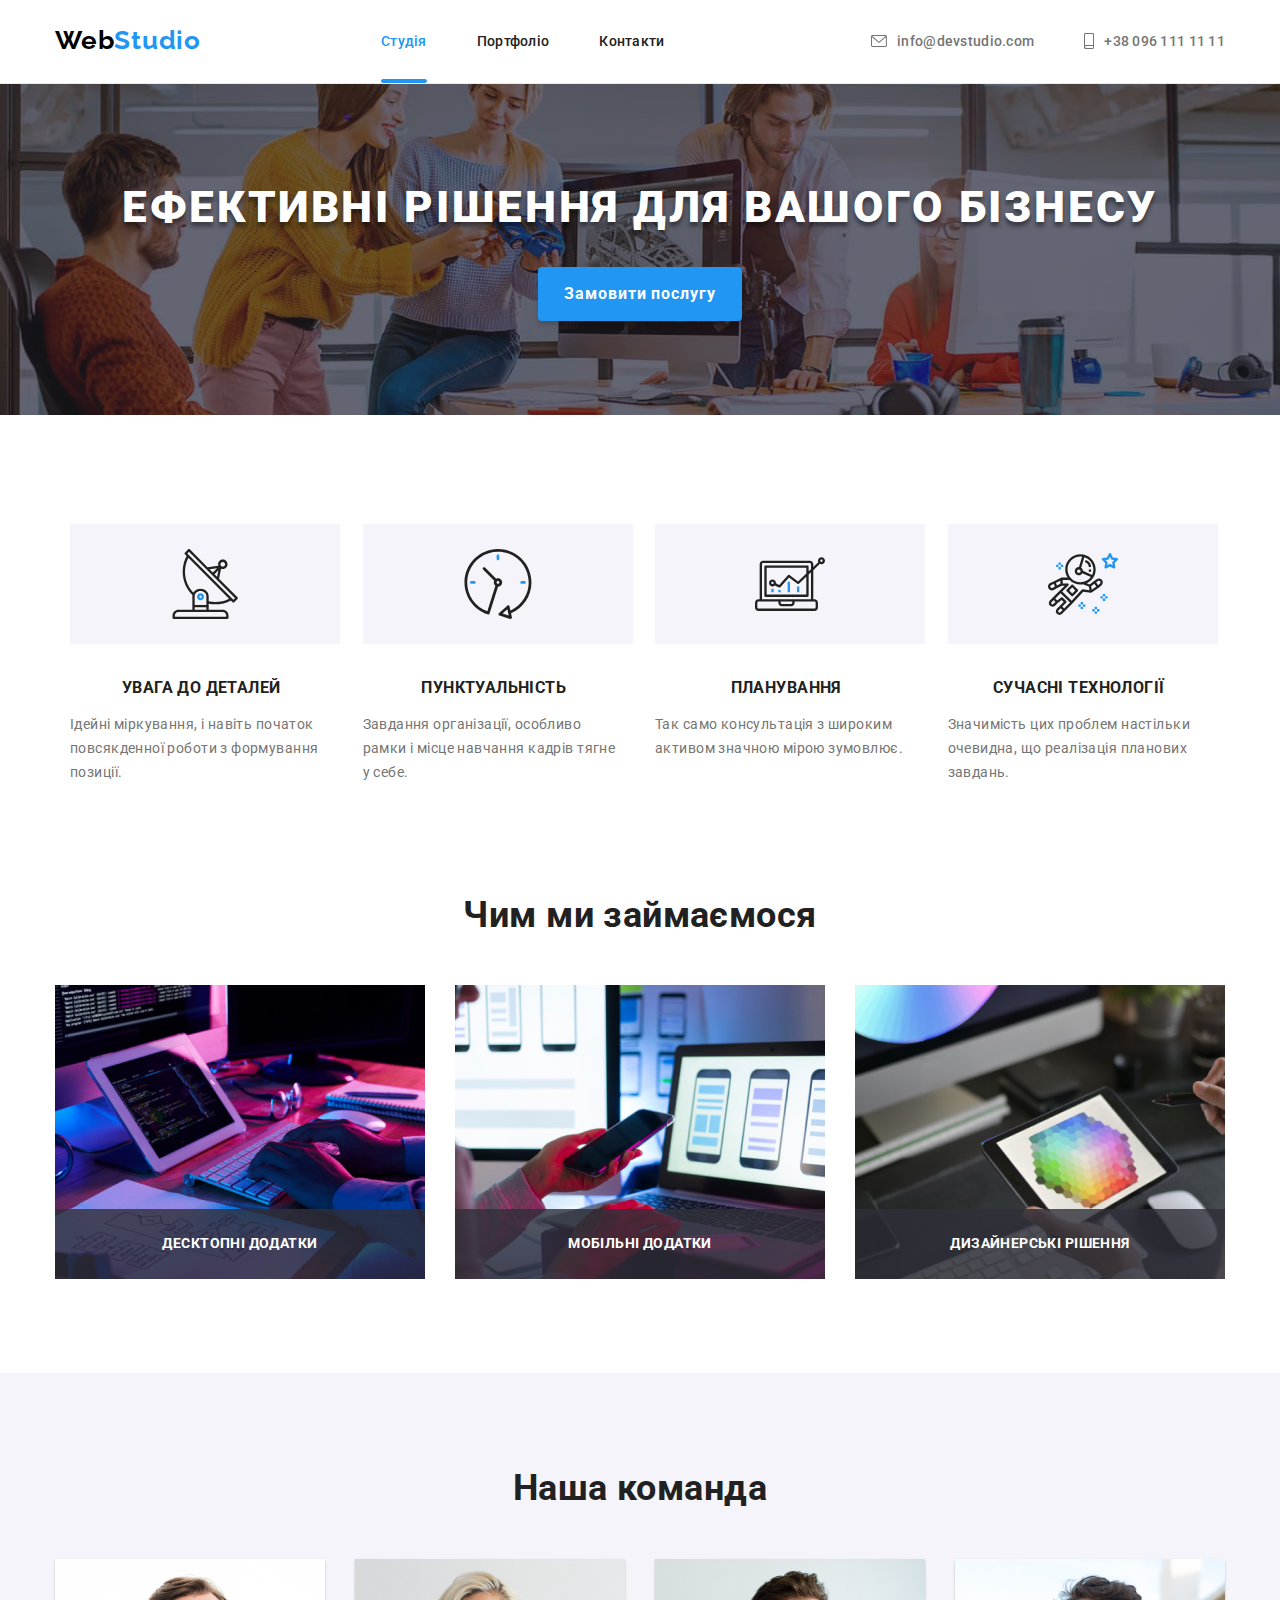
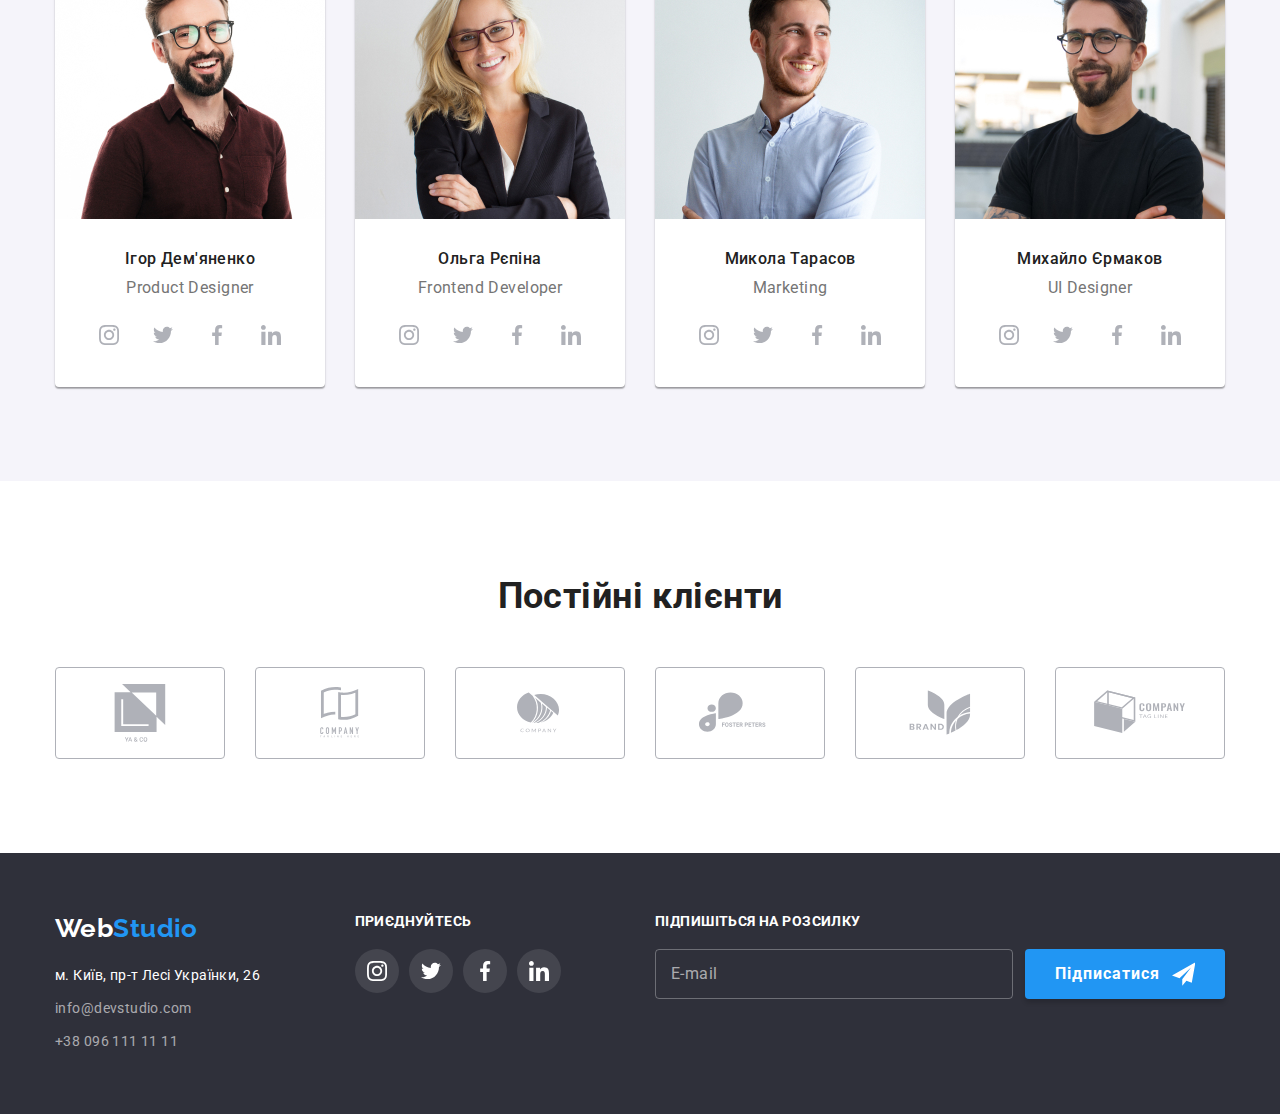
==== commit fab6f764: "header-modal finish" ====
--- a/index.html
+++ b/index.html
@@ -54,72 +54,69 @@
         </ul>
 
   
-          <button type="button" class="menu-open">
+          <button type="button" class="menu-open" data-menu-open>
           <svg class="menu-open__item" width="40px" height="40px">
             <use href="./images/icons_.svg#icon-menu_40px" ></use>
           </svg>
           </button>
         </div>
-        <div class="mob-menu container">
-          <button type="button" class="menu-modal" >
-          <svg class="menu-close__item" width="40px" height="40px">
-            <use href="./images/icons_.svg#icon-close_40px_menu" ></use>
-          </svg>
-          </button>
-          <div class="header-menu">
-            <ul class="menu list">
-              <li class="menu-list list">
-                <a class="menu-list-item link " href="./index.html">Студія</a>
-              </li>
-              <li class="menu-list list">
-                <a class="menu-list-item link" 
-                href="./portfolio.html" target="_blank">
-                Портфоліо
-              </a>
-              </li>
-              <li class="menu-list list">
-                <a class="menu-list-item link" 
-                href="#">Контакти</a>
-              </li>
-            </ul>
-          </div>
-                  <ul class="adress-menu list">
-                   
-                    <li class="adress-menu__list list">
-                      <a class="adress-menu__tel link" href="tel:+380961111111">
-                        +38 096 111 11 11</a>
-                    </li>
-                    <li class="adress-menu__list list">
-                      <a class="adress-menu__email link" href="mailto:info@devstudio.com">
-                        info@devstudio.com</a>
-                    </li>
-                  </ul>
-                  <ul class="menu-soc-list list">
-                    <li  class="link">
-                      <a href="#" class="menu-soc-link link">Instagram
-                        <svg class="menu-soc-item" width="1px" height="22px">
-                          <use href="./images/icons_.svg#icon-Line-1"></use>
-                        </svg>
-                      </a>
-                    </li>
-                    <li class="link">
-                      <a href="#" class="menu-soc-link link">Twitter
-                        <svg class="menu-soc-item" width="1px" height="22px">
-                          <use href="./images/icons_.svg#icon-Line-1"></use>
-                        </svg>
-                      </a>
-                    </li>
-                    <li class="link">
-                      <a href="#" class="menu-soc-link link">Facebook
-                        <svg class="menu-soc-item" width="1px" height="22px">
-                          <use href="./images/icons_.svg#icon-Line-1"></use>
-                        </svg>
-                      </a>
-                    </li>
-                    <li class="link">
-                      <a href="#" class="menu-soc-link link">LinkedIn</a>
-                    </li>
-                  </ul>
+        <div class="mob-menu is-hidden" data-menu>
+
+          <div class="container">
+<div class="mob-menu-top">
+              <button type="button" class="menu-modal" data-menu-close >
+              <svg class="menu-close__item" width="40px" height="40px">
+                <use href="./images/icons_.svg#icon-close_40px_menu" ></use>
+              </svg>
+              </button>
+              <div class="header-menu">
+                <ul class="menu list">
+                  <li class="menu-list list">
+                    <a class="menu-list-item link list-current" href="./index.html">Студія</a>
+                  </li>
+                  <li class="menu-list list">
+                    <a class="menu-list-item link" 
+                    href="./portfolio.html" target="_blank">
+                    Портфоліо
+                  </a>
+                  </li>
+                  <li class="menu-list list">
+                    <a class="menu-list-item link" 
+                    href="#">Контакти</a>
+                  </li>
+                </ul>
+              </div>
+</div>
+<div class="mob-menu-bottom">
+                      <ul class="adress-menu list">
+                        <li class="adress-menu__list list">
+                          <a class="adress-menu__tel link" href="tel:+380961111111">
+                            +38 096 111 11 11</a>
+                        </li>
+                        <li class="adress-menu__list list">
+                          <a class="adress-menu__email link" href="mailto:info@devstudio.com">
+                            info@devstudio.com</a>
+                        </li>
+                      </ul>
+                      <ul class="menu-soc-list list">
+                        <li  class="mob-soc-item link">
+                          <a href="#" class="menu-soc-link item-soc link">Instagram
+                          </a>
+                        </li>
+                        <li class="mob-soc-item link">
+                          <a href="#" class="menu-soc-link item-soc link">Twitter
+                          </a>
+                        </li>
+                        <li class="mob-soc-item link">
+                          <a href="#" class="menu-soc-link item-soc link">Facebook
+                          </a>
+                        </li>
+                        <li class="mob-soc-item link">
+                          <a href="#" class="menu-soc-link link">LinkedIn</a>
+                        </li>
+                      </ul>
+</div>
+          </div>
         </div>
     </header>
     <main>
@@ -533,5 +530,6 @@
       </div>
     </div>
     <script src="./js/modal.js"></script>
+    <script src="./js/menu.js"></script>
   </body>
 </html>
--- a/css/main.min.css
+++ b/css/main.min.css
@@ -1 +1 @@
-h1,h2,h3,h4,h5,h6,p{margin:0}ul{margin:0;padding:0}img{display:block;width:100%;max-width:100%;height:auto}:root{--brand-color: #2196f3;--nav-color: #212121;--title-color: #212121;--link-color: #757575}body{font-family:"Roboto",sans-serif;color:#757575;font-weight:400;font-size:14px;line-height:1.7142;letter-spacing:.03em;background-color:#fff}.container{padding-left:15px;padding-right:15px;margin:0 auto}@media screen and (min-width: 480px){.container{width:480px}}@media screen and (min-width: 768px){.container{width:768px}}@media screen and (min-width: 1200px){.container{width:1200px}}.section{padding-top:60px;padding-bottom:60px}@media screen and (min-width: 1200px){.section{padding-top:94px;padding-bottom:94px}}.list{list-style-type:none}.link{text-decoration:none}img{display:block;width:100%;max-width:100%;height:auto}.hide{border:0;clip:rect(1px, 1px, 1px, 1px);-webkit-clip-path:inset(50%);clip-path:inset(50%);height:1px;margin:-1px;overflow:hidden;padding:0;position:absolute;width:1px;word-wrap:normal}.header{background-color:#fff;border-bottom:1px solid #ececec}.header-container{display:flex;align-items:center}.header-nav-container{display:flex;align-items:center}@media screen and (min-width: 1200px){.logo{margin-right:90px}}.logo-nav{font-family:"Raleway";font-style:normal;font-weight:700;font-size:26px;line-height:1.1923;letter-spacing:.03em;color:#000;text-decoration:none;list-style:none}.studio{color:var(--brand-color)}.nav-list{display:flex;align-items:center;gap:50px}@media screen and (max-width: 767px){.nav-list{display:none}}@media screen and (min-width: 480px){.nav-list{margin-left:90px}}.nav-list-item{position:relative;padding-top:32px;padding-bottom:32px;display:flex;font-weight:500;line-height:1.3333;letter-spacing:.02em;text-decoration:none;list-style:none;color:var(--nav-color);transition:color 250ms cubic-bezier(0.4, 0, 0.2, 1)}.nav-list-item:hover,.nav-list-item:focus{color:var(--brand-color)}.current{color:var(--brand-color)}.current::after{content:"";position:absolute;display:block;width:100%;height:4px;left:0;bottom:0;background-image:url(../images/hover-nav.svg);background-repeat:no-repeat;background-position:bottom;border-radius:2px}.adress{display:flex;align-items:center;margin-left:auto;gap:50px}@media screen and (min-width: 768px)and (max-width: 1199px){.adress{flex-wrap:wrap;gap:10px;margin-left:90px}}@media screen and (max-width: 767px){.adress{display:none}}.adress-list{color:var(--brand-color)}.adress-link{display:flex;align-items:center;font-weight:500;line-height:1.1428;letter-spacing:.02em;text-decoration:none;list-style:none;color:var(--link-color);transition:color 250ms cubic-bezier(0.4, 0, 0.2, 1)}.adress-link:hover,.adress-link:focus{color:var(--brand-color)}.email,.phone{fill:currentColor;margin-right:10px}.menu-open{display:block;margin-left:auto;width:40px;height:40px;text-align:center;cursor:pointer;border-color:rgba(0,0,0,0);background-color:rgba(0,0,0,0)}@media screen and (min-width: 768px){.menu-open{display:none}}.menu-open__item{background-color:rgba(0,0,0,0)}.mob-menu{position:fixed;width:100vw;height:100vh;background-color:#fff;top:0;padding:10px 15px 48px 40px;z-index:1}.mob-menu>.container{height:100%;display:flex;flex-direction:column;justify-content:space-between}.menu-modal{display:block;margin-left:auto;width:40px;height:40px;cursor:pointer;border-color:rgba(0,0,0,0);background-color:rgba(0,0,0,0)}.menu-close__item{background-color:rgba(0,0,0,0)}.menu-modal:hover .menu-close__item{fill:var(--brand-color)}.menu-list{margin-bottom:32px}.menu-list-item{font-weight:500;font-size:40px;line-height:calc 1.175;letter-spacing:.02em;color:#212121}.adress-menu__tel{display:block;margin-bottom:32px;font-weight:500;font-size:34px;line-height:calc 1.1764705882;letter-spacing:.02em;color:#2196f3}.adress-menu__email{display:block;margin-bottom:32px;font-weight:500;font-size:24px;line-height:calc 1.1666666667;letter-spacing:.02em;color:#757575}.menu-soc-list{display:flex;align-items:center}.menu-soc-list{text-align:center}.menu-soc-link{position:relative;margin-right:10px;font-weight:500;font-size:18px;line-height:22px;letter-spacing:.02em;color:#2196f3}.menu-soc-item{border:1px solid rgba(33,33,33,.2);margin-right:10px;margin-left:10px;display:inline-block;fill:#212121}.backdrop{position:fixed;top:0;width:100%;height:100%;background-color:rgba(0,0,0,.2);transition:opacity 250ms cubic-bezier(0.4, 0, 0.2, 1),visibility 250ms cubic-bezier(0.4, 0, 0.2, 1)}.modal{position:absolute;width:450px;min-height:609px;top:50%;left:50%;background-color:#fff;box-shadow:0px 1px 3px rgba(0,0,0,.12),0px 1px 1px rgba(0,0,0,.14),0px 2px 1px rgba(0,0,0,.2);border-radius:4px;transform:translate(-50%, -50%) scale(1);transition:transform 250ms cubic-bezier(0.4, 0, 0.2, 1);padding:40px}@media screen and (min-width: 1200px){.modal{width:528px;min-height:581px}}.backdrop.is-hidden .modal{transform:translate(-50%, -50%) scale(1.5)}.modal-close{position:absolute;right:8px;top:8px;width:30px;height:30px;border-radius:50%;border:1px solid rgba(0,0,0,.1);display:flex;align-items:center;justify-content:center;background-color:rgba(0,0,0,0);cursor:pointer}.modal-close-icon{display:flex;align-items:center;justify-content:center;fill:#000;transition:fill 250ms cubic-bezier(0.4, 0, 0.2, 1)}.modal-close-icon:hover,.modal-close-icon:focus{fill:var(--brand-color)}.is-hidden{opacity:0;visibility:hidden;pointer-events:none}.modal-title{font-weight:700;font-size:20px;line-height:1.5;text-align:center;color:#212121}@media screen and (min-width: 1200px){.modal-title{font-weight:700;font-size:20px;line-height:1.15}}.modal-label{display:block;margin-top:10px;margin-bottom:4px;font-weight:400;font-size:12px;line-height:1.16;letter-spacing:.01em;color:#757575;transition:border 250ms cubic-bezier(0.4, 0, 0.2, 1)}.input-wrapper{position:relative}.modal-input{width:100%;height:40px;border:1px solid rgba(33,33,33,.2);border-radius:4px;padding-left:40px;padding-right:12px;transition:fill 250ms cubic-bezier(0.4, 0, 0.2, 1),border 250ms cubic-bezier(0.4, 0, 0.2, 1);outline:none}.modal-icon{position:absolute;top:50%;left:12px;margin-right:12px;transform:translateY(-50%);fill:#212121;transition:fill 250ms cubic-bezier(0.4, 0, 0.2, 1),border 250ms cubic-bezier(0.4, 0, 0.2, 1)}.modal-input:focus{border:1px solid #2196f3;border-radius:4px}.modal-input:checked{border:1px solid #2196f3;border-radius:4px}.modal-input:focus+.modal-icon{fill:var(--brand-color)}.modal-comment:focus{border:1px solid #2196f3;border-radius:4px}.modal-link{display:flex;align-items:center;justify-content:center}.modal-comment{margin-bottom:20px;padding:12px 16px;width:100%;height:120px;border:1px solid rgba(33,33,33,.2);border-radius:4px;resize:none;outline:none;transition:border 250ms cubic-bezier(0.4, 0, 0.2, 1)}.modal-agree{font-size:14px;line-height:1.71;letter-spacing:.03em;color:#757575}.modal-comment::-moz-placeholder{font-weight:400;font-size:14px;line-height:1.14;letter-spacing:.01em;color:rgba(117,117,117,.5)}.modal-comment:-ms-input-placeholder{font-weight:400;font-size:14px;line-height:1.14;letter-spacing:.01em;color:rgba(117,117,117,.5)}.modal-comment::placeholder{font-weight:400;font-size:14px;line-height:1.14;letter-spacing:.01em;color:rgba(117,117,117,.5)}@media screen and (min-width: 1200px){.modal-comment::-moz-placeholder{font-weight:400;font-size:12px;line-height:1.16}.modal-comment:-ms-input-placeholder{font-weight:400;font-size:12px;line-height:1.16}.modal-comment::placeholder{font-weight:400;font-size:12px;line-height:1.16}}.label-text{display:flex;align-items:center;margin-bottom:30px;font-weight:400;font-size:12px;line-height:1.166;color:#757575}@media screen and (min-width: 1200px){.label-text{font-weight:400;font-size:14px;line-height:1.71}}.label-text span{width:16px;height:15px;border:2px solid #212121;border-radius:2px;margin-right:9px;display:flex;align-items:center;justify-content:center;fill:rgba(0,0,0,0);transition:background-color 250ms cubic-bezier(0.4, 0, 0.2, 1),fill 250ms cubic-bezier(0.4, 0, 0.2, 1),border 250ms cubic-bezier(0.4, 0, 0.2, 1)}.label-link{color:var(--brand-color);margin-left:9px}.modal-agree:checked+.label-text span{background-color:var(--brand-color);border:2px solid rgba(0,0,0,0);fill:#fff}.modal-submit{padding:10px 52px;display:block;width:200px;height:50px;margin-right:auto;margin-left:auto;margin-top:22px;background-color:var(--brand-color);font-weight:700;font-size:16px;line-height:1.875;text-align:center;align-items:center;letter-spacing:.06em;color:#fff;cursor:pointer;border-radius:4px;border-color:rgba(0,0,0,0);box-shadow:0px 4px 4px rgba(0,0,0,.15);border-radius:4px;transition:background-color 250ms cubic-bezier(0.4, 0, 0.2, 1)}.modal-submit:hover,.modal-submit:focus{background-color:#188ce8}.hero{width:100%;height:auto;margin:0 auto;background-color:#2f303a;background-image:linear-gradient(rgba(47, 48, 58, 0.4), rgba(47, 48, 58, 0.4)),url(../images/hero.jpg);background-repeat:no-repeat;background-position:center;background-size:cover}.hero-title{width:100%;height:auto;display:block;font-weight:900;font-size:26px;line-height:1.61;margin-bottom:30px;margin-right:auto;margin-left:auto;color:#fff;text-align:center;letter-spacing:.06em;text-transform:uppercase;text-shadow:0px 4px 4px rgba(0,0,0,.25),0px 4px 4px rgba(0,0,0,.25)}@media screen and (min-width: 1200px){.hero-title{font-weight:900;font-size:44px;line-height:1.36}}.hero-btn{min-width:200px;height:auto;display:block;margin-right:auto;margin-left:auto;padding:10px 24px;background-color:var(--brand-color);font-weight:700;font-size:16px;line-height:1.875;text-align:center;align-items:center;letter-spacing:.06em;color:#fff;cursor:pointer;border-radius:4px;border-color:rgba(0,0,0,0);box-shadow:0px 4px 4px rgba(0,0,0,.15);transition:background-color 250ms cubic-bezier(0.4, 0, 0.2, 1)}.hero-btn:hover,.hero-btn:focus{background-color:#188ce8}.properties{background-color:#fff}.properties-list{display:flex}@media screen and (max-width: 1199px){.properties-list{flex-wrap:wrap}}.properties-link{display:block;width:100%;height:auto;margin:15px}@media screen and (min-width: 768px){.properties-link{width:calc((100% - 60px)/2);margin:15px}}@media screen and (min-width: 1200px){.properties-link{width:calc((100% - 120px)/4);margin:15px}}.properties-list__item{display:flex;justify-content:center;align-items:center;margin-right:auto;margin-left:auto;min-width:270px;height:120px;background-color:#f5f4fa;margin-bottom:30px}.properties-list_title{margin-bottom:10px;text-align:center;font-weight:700;text-transform:uppercase;color:var(--title-color)}.gallery{padding-top:0px}@media screen and (max-width: 1199px){.gallery{display:none}}.gallery-list{display:flex;gap:30px;justify-content:space-between}.gallery-title{margin-bottom:50px;font-weight:700;font-size:36px;line-height:1.1666;text-align:center;color:var(--title-color)}.gallery-thumb{position:relative}.gallery-img-title{position:absolute;bottom:0;margin:0;height:70px;width:370px;text-align:center;padding-top:27px;padding-bottom:27px;font-weight:700;font-size:14px;line-height:1.14;text-align:center;letter-spacing:.03em;text-transform:uppercase;color:#fff;background-color:rgba(47,48,58,.8)}.command{display:flex;flex-wrap:wrap;gap:30px}.command-section{background-color:#f5f4fa}.command-title{font-weight:700;font-size:36px;line-height:1.1666;margin-bottom:50px;text-align:center;color:var(--title-color)}.command-title-name{margin-top:30px;font-weight:500;font-size:16px;line-height:1.1875;text-align:center;color:var(--title-color)}.command-list{padding-bottom:24px;display:block;height:auto;width:100%;background:#fff;box-shadow:0px 1px 3px rgba(0,0,0,.12),0px 1px 1px rgba(0,0,0,.14),0px 2px 1px rgba(0,0,0,.2);border-radius:0px 0px 4px 4px}@media screen and (min-width: 768px){.command-list{width:calc((100% - 30px)/2)}}@media screen and (min-width: 1200px){.command-list{width:calc((100% - 90px)/4);padding-bottom:30px}}.position{margin-top:10px;font-size:16px;line-height:1.1875;text-align:center}.designer-soc-list{display:flex;justify-content:center;align-items:center;gap:10px;margin-top:16px;list-style:none}.soc-link-item{display:block;width:44px;height:44px;padding:12px;display:flex;align-items:center;justify-content:center;border-radius:50%;transition:background-color 250ms cubic-bezier(0.4, 0, 0.2, 1)}.soc-link-item:hover,.soc-link-item:focus{background-color:var(--brand-color)}.soc-link-icon{fill:#afb1b8;transition:fill 250ms cubic-bezier(0.4, 0, 0.2, 1)}.soc-link-item:hover .soc-link-icon{fill:#fff}.soc-link-item:focus .soc-link-icon{fill:#fff}.customers{background-color:#fff}.customers__title{font-weight:700;font-size:36px;line-height:1.1666;text-align:center;color:var(--title-color);margin-bottom:30px}@media screen and (min-width: 1200px){.customers__title{margin-bottom:50px}}.customers-list{display:flex;flex-wrap:wrap;gap:30px;align-items:center}.customers-list__link{padding:16px 32px;width:calc((100% - 30px)/2);height:92px;background:#fff;border:1px solid #afb1b8;border-radius:4px;transition:border 250ms cubic-bezier(0.4, 0, 0.2, 1)}@media screen and (min-width: 768px){.customers-list__link{width:calc((100% - 60px)/3)}}@media screen and (min-width: 1200px){.customers-list__link{width:calc((100% - 150px)/6)}}.customers-list__link:hover,.customers-list__link:focus{border:1px solid var(--brand-color)}.customers-list-icon{display:flex;width:100%;height:100%;justify-content:center;align-items:center;fill:#afb1b8;transition:fill 250ms cubic-bezier(0.4, 0, 0.2, 1)}.customers-list__link:hover .customers-list-icon{fill:var(--brand-color)}.portfolio-button{display:flex;justify-content:center;gap:8px}.portfolio-button__link{padding:6px 22px;background-color:#f5f4fa;font-weight:500;font-size:16px;line-height:1.625;text-align:center;letter-spacing:.03em;color:#212121;cursor:pointer;border-radius:4px;border-color:rgba(0,0,0,0);transition:box-shadow 250ms cubic-bezier(0.4, 0, 0.2, 1),background-color 250ms cubic-bezier(0.4, 0, 0.2, 1),color 250ms cubic-bezier(0.4, 0, 0.2, 1)}.portfolio-button__link:hover,.portfolio-button__link:focus{background-color:#2196f3;font-weight:500;font-size:16px;line-height:1.625;font-weight:500;font-size:16px;line-height:1.625;text-align:center;letter-spacing:.03em;color:#fff;box-shadow:0px 3px 1px rgba(0,0,0,.1),0px 1px 2px rgba(0,0,0,.08),0px 2px 2px rgba(0,0,0,.12)}.portfolio-list{display:flex;flex-wrap:wrap;margin-top:34px}.portfolio-list__item{margin-right:30px;margin-bottom:30px;width:370px;background-color:#fff;transition:box-shadow 250ms cubic-bezier(0.4, 0, 0.2, 1),transform 250ms cubic-bezier(0.4, 0, 0.2, 1)}.portfolio-list__item:hover{box-shadow:0px 1px 1px rgba(0,0,0,.12),0px 4px 4px rgba(0,0,0,.06),1px 4px 6px rgba(0,0,0,.16)}.portfolio-list__item:nth-child(3n){margin-right:0}.portfolio-list__item:nth-last-child(-n+3){margin-bottom:0}.portfolio-list__item:hover .portfolio-overlay__text{transform:translateY(0%)}.portfolio-overlay{position:relative;overflow:hidden}.portfolio-overlay__text{position:absolute;top:0;height:100%;padding:63px 24px;font-size:18px;line-height:1.55;color:#fff;transform:translateY(100%);background-color:rgba(33,150,243,.9);box-shadow:0px 4px 4px rgba(0,0,0,.25);transition:transform 250ms cubic-bezier(0.4, 0, 0.2, 1)}.work{padding:20px 24px;border:1px solid #eee;border-top:none}.work__title{margin-bottom:4px;font-weight:700;font-size:18px;line-height:2;letter-spacing:.06em;color:var(--title-color)}.work__text{line-height:1.875}@media screen and (max-width: 1199px){.modal-subscribe{display:flex;flex-wrap:wrap;justify-content:center;width:100%;height:auto}}.footer-subscribe{position:relative;align-items:center}@media screen and (max-width: 1199px){.footer-subscribe{display:flex;flex-wrap:wrap;justify-content:center;width:100%;height:auto}}@media screen and (min-width: 1200px){.footer-subscribe{display:flex;gap:12px;justify-content:flex-end;width:570px;min-height:50px}}.footer-input{width:100%;height:50px;background:rgba(0,0,0,0);padding:15px 16px;outline:none;font-size:16px;line-height:1.25;color:rgba(255,255,255,.6);border:1px solid rgba(255,255,255,.3);border-radius:4px;transition:border 250ms cubic-bezier(0.4, 0, 0.2, 1)}.footer-input:focus{border:1px solid var(--brand-color)}.footer-label{position:absolute;top:25%;left:16px;transform:translateY(-50%);font-size:16px;line-height:1.25;color:rgba(255,255,255,.6);transition:transform 250ms cubic-bezier(0.4, 0, 0.2, 1)}.footer-input:focus+.footer-label{transform:translateY(200%)}@media screen and (min-width: 1200px){.footer-label{top:50%}}.btn-footer{display:flex;gap:12px;padding:10px 28px;width:200px;height:50px;background-color:var(--brand-color);font-weight:700;font-size:16px;line-height:1.875;text-align:center;align-items:center;letter-spacing:.06em;color:#fff;cursor:pointer;border-radius:4px;border-color:rgba(0,0,0,0);box-shadow:0px 4px 4px rgba(0,0,0,.15);transition:background-color 250ms cubic-bezier(0.4, 0, 0.2, 1)}.btn-footer:hover,.btn-footer:focus{background-color:#188ce8}@media screen and (max-width: 1199px){.btn-footer{margin-top:20px}}.btn-subscribe{fill:#fff}.footer{background-color:#2f303a}@media screen and (min-width: 1200px){.footer{padding-left:0px}}.footer-container{padding-top:60px;padding-bottom:60px}@media screen and (min-width: 1200px){.footer-container{display:flex;justify-content:space-between}}@media screen and (max-width: 1199px){.footer-container{display:block;text-align:center}}@media screen and (max-width: 1199px){.footer-adress-container{display:block;margin-bottom:60px;text-align:center}}.footer-logo{display:block;margin-bottom:20px;font-family:"Raleway";font-style:normal;font-weight:700;font-size:26px;line-height:1.1923;color:#fff;text-decoration:none;list-style:none}.contacts-link{line-height:1.7142;letter-spacing:.03em;color:#fff;font-style:normal;text-decoration:none;list-style:none;transition:color 250ms cubic-bezier(0.4, 0, 0.2, 1)}.contacts-link:hover,.contacts-link:focus{color:var(--brand-color)}.contacts-item{color:rgba(255,255,255,.6);font-style:normal;text-decoration:none;list-style:none;transition:color 250ms cubic-bezier(0.4, 0, 0.2, 1)}.contacts-item:hover,.contacts-item:focus{color:var(--brand-color)}.contact-list{margin-bottom:8px}@media screen and (min-width: 1200px){.contact-list{margin-bottom:9px}}.contact-list:last-child{margin-bottom:0px}.footer-soc-list{display:flex;justify-content:center;align-items:center;gap:10px}.soc-link-item{width:44px;height:44px;padding:12px;display:flex;align-items:center;justify-content:center;border-radius:50%;transition:background-color 250ms cubic-bezier(0.4, 0, 0.2, 1)}.soc-link-item:hover,.soc-link-item:focus{background-color:var(--brand-color)}.soc-title{font-weight:700;font-size:14px;line-height:1.1428;text-transform:uppercase;margin-bottom:20px;color:#fff}@media screen and (max-width: 1199px){.soc-title{text-align:center}}@media screen and (max-width: 1199px){.soc-style{margin-bottom:60px}}.footer-soc-link{background-color:rgba(255,255,255,.1)}.footer-icon{display:flex;align-items:center;justify-content:center;fill:#fff}.soc-link-item:hover,.soc-link-item:focus{background-color:var(--brand-color)}/*# sourceMappingURL=main.min.css.map */+h1,h2,h3,h4,h5,h6,p{margin:0}ul{margin:0;padding:0}img{display:block;width:100%;max-width:100%;height:auto}:root{--brand-color: #2196f3;--nav-color: #212121;--title-color: #212121;--link-color: #757575}body{font-family:"Roboto",sans-serif;color:#757575;font-weight:400;font-size:14px;line-height:1.7142;letter-spacing:.03em;background-color:#fff}.container{padding-left:15px;padding-right:15px;margin:0 auto}@media screen and (min-width: 480px){.container{width:480px}}@media screen and (min-width: 768px){.container{width:768px}}@media screen and (min-width: 1200px){.container{width:1200px}}.section{padding-top:60px;padding-bottom:60px}@media screen and (min-width: 1200px){.section{padding-top:94px;padding-bottom:94px}}.list{list-style-type:none}.link{text-decoration:none}.no-scroll{overflow:hidden}img{display:block;width:100%;max-width:100%;height:auto}.hide{border:0;clip:rect(1px, 1px, 1px, 1px);-webkit-clip-path:inset(50%);clip-path:inset(50%);height:1px;margin:-1px;overflow:hidden;padding:0;position:absolute;width:1px;word-wrap:normal}.header{background-color:#fff;border-bottom:1px solid #ececec}.header-container{display:flex;align-items:center}.header-nav-container{display:flex;align-items:center}@media screen and (min-width: 1200px){.logo{margin-right:90px}}.logo-nav{font-family:"Raleway";font-style:normal;font-weight:700;font-size:26px;line-height:1.1923;letter-spacing:.03em;color:#000;text-decoration:none;list-style:none}.studio{color:var(--brand-color)}.nav-list{display:flex;align-items:center;gap:50px}@media screen and (max-width: 767px){.nav-list{display:none}}@media screen and (min-width: 480px){.nav-list{margin-left:90px}}.nav-list-item{position:relative;padding-top:32px;padding-bottom:32px;display:flex;font-weight:500;line-height:1.3333;letter-spacing:.02em;text-decoration:none;list-style:none;color:var(--nav-color);transition:color 250ms cubic-bezier(0.4, 0, 0.2, 1)}.nav-list-item:hover,.nav-list-item:focus{color:var(--brand-color)}.current{color:var(--brand-color)}.current::after{content:"";position:absolute;display:block;width:100%;height:4px;left:0;bottom:0;background-image:url(../images/hover-nav.svg);background-repeat:no-repeat;background-position:bottom;border-radius:2px}.adress{display:flex;align-items:center;margin-left:auto;gap:50px}@media screen and (min-width: 768px)and (max-width: 1199px){.adress{flex-wrap:wrap;gap:10px;margin-left:90px}}@media screen and (max-width: 767px){.adress{display:none}}.adress-list{color:var(--brand-color)}.adress-link{display:flex;align-items:center;font-weight:500;line-height:1.1428;letter-spacing:.02em;text-decoration:none;list-style:none;color:var(--link-color);transition:color 250ms cubic-bezier(0.4, 0, 0.2, 1)}.adress-link:hover,.adress-link:focus{color:var(--brand-color)}.email,.phone{fill:currentColor;margin-right:10px}.menu-open{display:block;margin-left:auto;width:40px;height:40px;text-align:center;cursor:pointer;border-color:rgba(0,0,0,0);background-color:rgba(0,0,0,0)}@media screen and (min-width: 768px){.menu-open{display:none}}.menu-open__item{background-color:rgba(0,0,0,0)}.mob-menu{position:fixed;width:100vw;height:100vh;background-color:#fff;top:0;padding-top:10px;padding-bottom:48px;z-index:1}.mob-menu>.container{height:100%;display:flex;flex-direction:column;justify-content:space-between;overflow:auto}@media screen and (min-width: 780px){.mob-menu{display:none}}.menu-modal{display:block;text-align:center;margin-left:auto;width:40px;height:40px;cursor:pointer;border-color:rgba(0,0,0,0);background-color:rgba(0,0,0,0)}.menu-close__item{background-color:rgba(0,0,0,0)}.menu-modal:hover .menu-close__item{fill:var(--brand-color)}.menu-list{margin-bottom:32px}.menu-list-item{font-weight:500;font-size:40px;line-height:1.175;letter-spacing:.02em;color:#212121}.list-current{color:var(--brand-color)}.adress-menu{margin-bottom:64px}.adress-menu__tel{display:block;margin-bottom:32px;font-weight:500;font-size:34px;line-height:1.1764705882;letter-spacing:.02em;color:#2196f3}.adress-menu__email{display:block;font-weight:500;font-size:24px;line-height:calc 1.1666666667;letter-spacing:.02em;color:#757575}.menu-soc-list{display:flex;align-items:center}.menu-soc-link{position:relative;margin-right:10px;font-weight:500;font-size:18px;line-height:22px;letter-spacing:.02em;color:#2196f3}.menu-soc-item{position:relative;margin-right:20px}.item-soc{margin-right:20px}.item-soc::after{position:absolute;top:0;right:-10px;content:"";width:1px;height:22px;background-color:#212121}.backdrop{position:fixed;top:0;width:100%;height:100%;background-color:rgba(0,0,0,.2);transition:opacity 250ms cubic-bezier(0.4, 0, 0.2, 1),visibility 250ms cubic-bezier(0.4, 0, 0.2, 1)}.modal{position:absolute;width:450px;min-height:609px;top:50%;left:50%;background-color:#fff;box-shadow:0px 1px 3px rgba(0,0,0,.12),0px 1px 1px rgba(0,0,0,.14),0px 2px 1px rgba(0,0,0,.2);border-radius:4px;transform:translate(-50%, -50%) scale(1);transition:transform 250ms cubic-bezier(0.4, 0, 0.2, 1);padding:40px}@media screen and (min-width: 1200px){.modal{width:528px;min-height:581px}}.backdrop.is-hidden .modal{transform:translate(-50%, -50%) scale(1.5)}.modal-close{position:absolute;right:8px;top:8px;width:30px;height:30px;border-radius:50%;border:1px solid rgba(0,0,0,.1);display:flex;align-items:center;justify-content:center;background-color:rgba(0,0,0,0);cursor:pointer}.modal-close-icon{display:flex;align-items:center;justify-content:center;fill:#000;transition:fill 250ms cubic-bezier(0.4, 0, 0.2, 1)}.modal-close-icon:hover,.modal-close-icon:focus{fill:var(--brand-color)}.is-hidden{opacity:0;visibility:hidden;pointer-events:none}.modal-title{font-weight:700;font-size:20px;line-height:1.5;text-align:center;color:#212121}@media screen and (min-width: 1200px){.modal-title{font-weight:700;font-size:20px;line-height:1.15}}.modal-label{display:block;margin-top:10px;margin-bottom:4px;font-weight:400;font-size:12px;line-height:1.16;letter-spacing:.01em;color:#757575;transition:border 250ms cubic-bezier(0.4, 0, 0.2, 1)}.input-wrapper{position:relative}.modal-input{width:100%;height:40px;border:1px solid rgba(33,33,33,.2);border-radius:4px;padding-left:40px;padding-right:12px;transition:fill 250ms cubic-bezier(0.4, 0, 0.2, 1),border 250ms cubic-bezier(0.4, 0, 0.2, 1);outline:none}.modal-icon{position:absolute;top:50%;left:12px;margin-right:12px;transform:translateY(-50%);fill:#212121;transition:fill 250ms cubic-bezier(0.4, 0, 0.2, 1),border 250ms cubic-bezier(0.4, 0, 0.2, 1)}.modal-input:focus{border:1px solid #2196f3;border-radius:4px}.modal-input:checked{border:1px solid #2196f3;border-radius:4px}.modal-input:focus+.modal-icon{fill:var(--brand-color)}.modal-comment:focus{border:1px solid #2196f3;border-radius:4px}.modal-link{display:flex;align-items:center;justify-content:center}.modal-comment{margin-bottom:20px;padding:12px 16px;width:100%;height:120px;border:1px solid rgba(33,33,33,.2);border-radius:4px;resize:none;outline:none;transition:border 250ms cubic-bezier(0.4, 0, 0.2, 1)}.modal-agree{font-size:14px;line-height:1.71;letter-spacing:.03em;color:#757575}.modal-comment::-moz-placeholder{font-weight:400;font-size:14px;line-height:1.14;letter-spacing:.01em;color:rgba(117,117,117,.5)}.modal-comment:-ms-input-placeholder{font-weight:400;font-size:14px;line-height:1.14;letter-spacing:.01em;color:rgba(117,117,117,.5)}.modal-comment::placeholder{font-weight:400;font-size:14px;line-height:1.14;letter-spacing:.01em;color:rgba(117,117,117,.5)}@media screen and (min-width: 1200px){.modal-comment::-moz-placeholder{font-weight:400;font-size:12px;line-height:1.16}.modal-comment:-ms-input-placeholder{font-weight:400;font-size:12px;line-height:1.16}.modal-comment::placeholder{font-weight:400;font-size:12px;line-height:1.16}}.label-text{display:flex;align-items:center;margin-bottom:30px;font-weight:400;font-size:12px;line-height:1.166;color:#757575}@media screen and (min-width: 1200px){.label-text{font-weight:400;font-size:14px;line-height:1.71}}.label-text span{width:16px;height:15px;border:2px solid #212121;border-radius:2px;margin-right:9px;display:flex;align-items:center;justify-content:center;fill:rgba(0,0,0,0);transition:background-color 250ms cubic-bezier(0.4, 0, 0.2, 1),fill 250ms cubic-bezier(0.4, 0, 0.2, 1),border 250ms cubic-bezier(0.4, 0, 0.2, 1)}.label-link{color:var(--brand-color);margin-left:9px}.modal-agree:checked+.label-text span{background-color:var(--brand-color);border:2px solid rgba(0,0,0,0);fill:#fff}.modal-submit{padding:10px 52px;display:block;width:200px;height:50px;margin-right:auto;margin-left:auto;margin-top:22px;background-color:var(--brand-color);font-weight:700;font-size:16px;line-height:1.875;text-align:center;align-items:center;letter-spacing:.06em;color:#fff;cursor:pointer;border-radius:4px;border-color:rgba(0,0,0,0);box-shadow:0px 4px 4px rgba(0,0,0,.15);border-radius:4px;transition:background-color 250ms cubic-bezier(0.4, 0, 0.2, 1)}.modal-submit:hover,.modal-submit:focus{background-color:#188ce8}.hero{width:100%;height:auto;margin:0 auto;background-color:#2f303a;background-image:linear-gradient(rgba(47, 48, 58, 0.4), rgba(47, 48, 58, 0.4)),url(../images/hero.jpg);background-repeat:no-repeat;background-position:center;background-size:cover}.hero-title{width:100%;height:auto;display:block;font-weight:900;font-size:26px;line-height:1.61;margin-bottom:30px;margin-right:auto;margin-left:auto;color:#fff;text-align:center;letter-spacing:.06em;text-transform:uppercase;text-shadow:0px 4px 4px rgba(0,0,0,.25),0px 4px 4px rgba(0,0,0,.25)}@media screen and (min-width: 1200px){.hero-title{font-weight:900;font-size:44px;line-height:1.36}}.hero-btn{min-width:200px;height:auto;display:block;margin-right:auto;margin-left:auto;padding:10px 24px;background-color:var(--brand-color);font-weight:700;font-size:16px;line-height:1.875;text-align:center;align-items:center;letter-spacing:.06em;color:#fff;cursor:pointer;border-radius:4px;border-color:rgba(0,0,0,0);box-shadow:0px 4px 4px rgba(0,0,0,.15);transition:background-color 250ms cubic-bezier(0.4, 0, 0.2, 1)}.hero-btn:hover,.hero-btn:focus{background-color:#188ce8}.properties{background-color:#fff}.properties-list{display:flex}@media screen and (max-width: 1199px){.properties-list{flex-wrap:wrap}}.properties-link{display:block;width:100%;height:auto;margin:15px}@media screen and (min-width: 768px){.properties-link{width:calc((100% - 60px)/2);margin:15px}}@media screen and (min-width: 1200px){.properties-link{width:calc((100% - 120px)/4);margin:15px}}.properties-list__item{display:flex;justify-content:center;align-items:center;margin-right:auto;margin-left:auto;min-width:270px;height:120px;background-color:#f5f4fa;margin-bottom:30px}.properties-list_title{margin-bottom:10px;text-align:center;font-weight:700;text-transform:uppercase;color:var(--title-color)}.gallery{padding-top:0px}@media screen and (max-width: 1199px){.gallery{display:none}}.gallery-list{display:flex;gap:30px;justify-content:space-between}.gallery-title{margin-bottom:50px;font-weight:700;font-size:36px;line-height:1.1666;text-align:center;color:var(--title-color)}.gallery-thumb{position:relative}.gallery-img-title{position:absolute;bottom:0;margin:0;height:70px;width:370px;text-align:center;padding-top:27px;padding-bottom:27px;font-weight:700;font-size:14px;line-height:1.14;text-align:center;letter-spacing:.03em;text-transform:uppercase;color:#fff;background-color:rgba(47,48,58,.8)}.command{display:flex;flex-wrap:wrap;gap:30px}.command-section{background-color:#f5f4fa}.command-title{font-weight:700;font-size:36px;line-height:1.1666;margin-bottom:50px;text-align:center;color:var(--title-color)}.command-title-name{margin-top:30px;font-weight:500;font-size:16px;line-height:1.1875;text-align:center;color:var(--title-color)}.command-list{padding-bottom:24px;display:block;height:auto;width:100%;background:#fff;box-shadow:0px 1px 3px rgba(0,0,0,.12),0px 1px 1px rgba(0,0,0,.14),0px 2px 1px rgba(0,0,0,.2);border-radius:0px 0px 4px 4px}@media screen and (min-width: 768px){.command-list{width:calc((100% - 30px)/2)}}@media screen and (min-width: 1200px){.command-list{width:calc((100% - 90px)/4);padding-bottom:30px}}.position{margin-top:10px;font-size:16px;line-height:1.1875;text-align:center}.designer-soc-list{display:flex;justify-content:center;align-items:center;gap:10px;margin-top:16px;list-style:none}.soc-link-item{display:block;width:44px;height:44px;padding:12px;display:flex;align-items:center;justify-content:center;border-radius:50%;transition:background-color 250ms cubic-bezier(0.4, 0, 0.2, 1)}.soc-link-item:hover,.soc-link-item:focus{background-color:var(--brand-color)}.soc-link-icon{fill:#afb1b8;transition:fill 250ms cubic-bezier(0.4, 0, 0.2, 1)}.soc-link-item:hover .soc-link-icon{fill:#fff}.soc-link-item:focus .soc-link-icon{fill:#fff}.customers{background-color:#fff}.customers__title{font-weight:700;font-size:36px;line-height:1.1666;text-align:center;color:var(--title-color);margin-bottom:30px}@media screen and (min-width: 1200px){.customers__title{margin-bottom:50px}}.customers-list{display:flex;flex-wrap:wrap;gap:30px;align-items:center}.customers-list__link{padding:16px 32px;width:calc((100% - 30px)/2);height:92px;background:#fff;border:1px solid #afb1b8;border-radius:4px;transition:border 250ms cubic-bezier(0.4, 0, 0.2, 1)}@media screen and (min-width: 768px){.customers-list__link{width:calc((100% - 60px)/3)}}@media screen and (min-width: 1200px){.customers-list__link{width:calc((100% - 150px)/6)}}.customers-list__link:hover,.customers-list__link:focus{border:1px solid var(--brand-color)}.customers-list-icon{display:flex;width:100%;height:100%;justify-content:center;align-items:center;fill:#afb1b8;transition:fill 250ms cubic-bezier(0.4, 0, 0.2, 1)}.customers-list__link:hover .customers-list-icon{fill:var(--brand-color)}.portfolio-button{display:flex;justify-content:center;gap:8px}.portfolio-button__link{padding:6px 22px;background-color:#f5f4fa;font-weight:500;font-size:16px;line-height:1.625;text-align:center;letter-spacing:.03em;color:#212121;cursor:pointer;border-radius:4px;border-color:rgba(0,0,0,0);transition:box-shadow 250ms cubic-bezier(0.4, 0, 0.2, 1),background-color 250ms cubic-bezier(0.4, 0, 0.2, 1),color 250ms cubic-bezier(0.4, 0, 0.2, 1)}.portfolio-button__link:hover,.portfolio-button__link:focus{background-color:#2196f3;font-weight:500;font-size:16px;line-height:1.625;font-weight:500;font-size:16px;line-height:1.625;text-align:center;letter-spacing:.03em;color:#fff;box-shadow:0px 3px 1px rgba(0,0,0,.1),0px 1px 2px rgba(0,0,0,.08),0px 2px 2px rgba(0,0,0,.12)}.portfolio-list{display:flex;flex-wrap:wrap;margin-top:34px}.portfolio-list__item{margin-right:30px;margin-bottom:30px;width:370px;background-color:#fff;transition:box-shadow 250ms cubic-bezier(0.4, 0, 0.2, 1),transform 250ms cubic-bezier(0.4, 0, 0.2, 1)}.portfolio-list__item:hover{box-shadow:0px 1px 1px rgba(0,0,0,.12),0px 4px 4px rgba(0,0,0,.06),1px 4px 6px rgba(0,0,0,.16)}.portfolio-list__item:nth-child(3n){margin-right:0}.portfolio-list__item:nth-last-child(-n+3){margin-bottom:0}.portfolio-list__item:hover .portfolio-overlay__text{transform:translateY(0%)}.portfolio-overlay{position:relative;overflow:hidden}.portfolio-overlay__text{position:absolute;top:0;height:100%;padding:63px 24px;font-size:18px;line-height:1.55;color:#fff;transform:translateY(100%);background-color:rgba(33,150,243,.9);box-shadow:0px 4px 4px rgba(0,0,0,.25);transition:transform 250ms cubic-bezier(0.4, 0, 0.2, 1)}.work{padding:20px 24px;border:1px solid #eee;border-top:none}.work__title{margin-bottom:4px;font-weight:700;font-size:18px;line-height:2;letter-spacing:.06em;color:var(--title-color)}.work__text{line-height:1.875}@media screen and (max-width: 1199px){.modal-subscribe{display:flex;flex-wrap:wrap;justify-content:center;width:100%;height:auto}}.footer-subscribe{position:relative;align-items:center}@media screen and (max-width: 1199px){.footer-subscribe{display:flex;flex-wrap:wrap;justify-content:center;width:100%;height:auto}}@media screen and (min-width: 1200px){.footer-subscribe{display:flex;gap:12px;justify-content:flex-end;width:570px;min-height:50px}}.footer-input{width:100%;height:50px;background:rgba(0,0,0,0);padding:15px 16px;outline:none;font-size:16px;line-height:1.25;color:rgba(255,255,255,.6);border:1px solid rgba(255,255,255,.3);border-radius:4px;transition:border 250ms cubic-bezier(0.4, 0, 0.2, 1)}.footer-input:focus{border:1px solid var(--brand-color)}.footer-label{position:absolute;top:25%;left:16px;transform:translateY(-50%);font-size:16px;line-height:1.25;color:rgba(255,255,255,.6);transition:transform 250ms cubic-bezier(0.4, 0, 0.2, 1)}.footer-input:focus+.footer-label{transform:translateY(200%)}@media screen and (min-width: 1200px){.footer-label{top:50%}}.btn-footer{display:flex;gap:12px;padding:10px 28px;width:200px;height:50px;background-color:var(--brand-color);font-weight:700;font-size:16px;line-height:1.875;text-align:center;align-items:center;letter-spacing:.06em;color:#fff;cursor:pointer;border-radius:4px;border-color:rgba(0,0,0,0);box-shadow:0px 4px 4px rgba(0,0,0,.15);transition:background-color 250ms cubic-bezier(0.4, 0, 0.2, 1)}.btn-footer:hover,.btn-footer:focus{background-color:#188ce8}@media screen and (max-width: 1199px){.btn-footer{margin-top:20px}}.btn-subscribe{fill:#fff}.footer{background-color:#2f303a}@media screen and (min-width: 1200px){.footer{padding-left:0px}}.footer-container{padding-top:60px;padding-bottom:60px}@media screen and (min-width: 1200px){.footer-container{display:flex;justify-content:space-between}}@media screen and (max-width: 1199px){.footer-container{display:block;text-align:center}}@media screen and (max-width: 1199px){.footer-adress-container{display:block;margin-bottom:60px;text-align:center}}.footer-logo{display:block;margin-bottom:20px;font-family:"Raleway";font-style:normal;font-weight:700;font-size:26px;line-height:1.1923;color:#fff;text-decoration:none;list-style:none}.contacts-link{line-height:1.7142;letter-spacing:.03em;color:#fff;font-style:normal;text-decoration:none;list-style:none;transition:color 250ms cubic-bezier(0.4, 0, 0.2, 1)}.contacts-link:hover,.contacts-link:focus{color:var(--brand-color)}.contacts-item{color:rgba(255,255,255,.6);font-style:normal;text-decoration:none;list-style:none;transition:color 250ms cubic-bezier(0.4, 0, 0.2, 1)}.contacts-item:hover,.contacts-item:focus{color:var(--brand-color)}.contact-list{margin-bottom:8px}@media screen and (min-width: 1200px){.contact-list{margin-bottom:9px}}.contact-list:last-child{margin-bottom:0px}.footer-soc-list{display:flex;justify-content:center;align-items:center;gap:10px}.soc-link-item{width:44px;height:44px;padding:12px;display:flex;align-items:center;justify-content:center;border-radius:50%;transition:background-color 250ms cubic-bezier(0.4, 0, 0.2, 1)}.soc-link-item:hover,.soc-link-item:focus{background-color:var(--brand-color)}.soc-title{font-weight:700;font-size:14px;line-height:1.1428;text-transform:uppercase;margin-bottom:20px;color:#fff}@media screen and (max-width: 1199px){.soc-title{text-align:center}}@media screen and (max-width: 1199px){.soc-style{margin-bottom:60px}}.footer-soc-link{background-color:rgba(255,255,255,.1)}.footer-icon{display:flex;align-items:center;justify-content:center;fill:#fff}.soc-link-item:hover,.soc-link-item:focus{background-color:var(--brand-color)}/*# sourceMappingURL=main.min.css.map */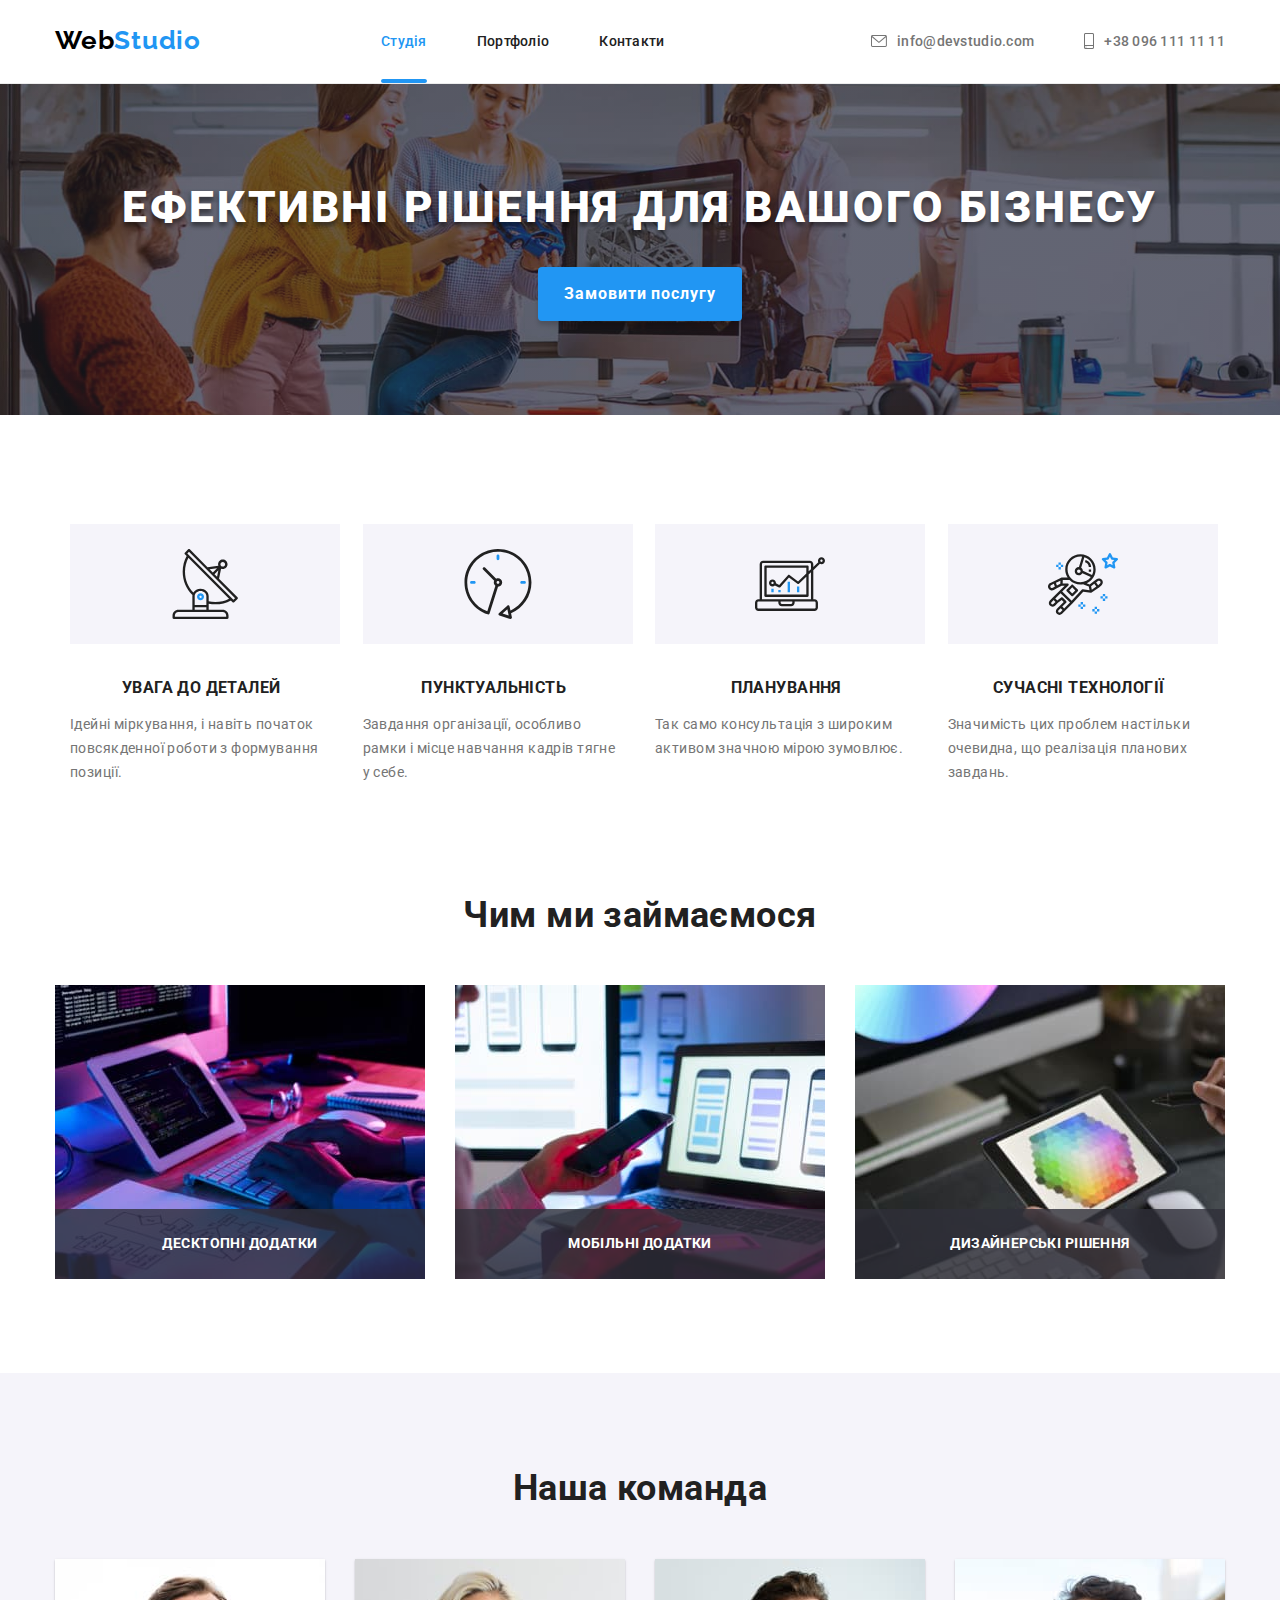
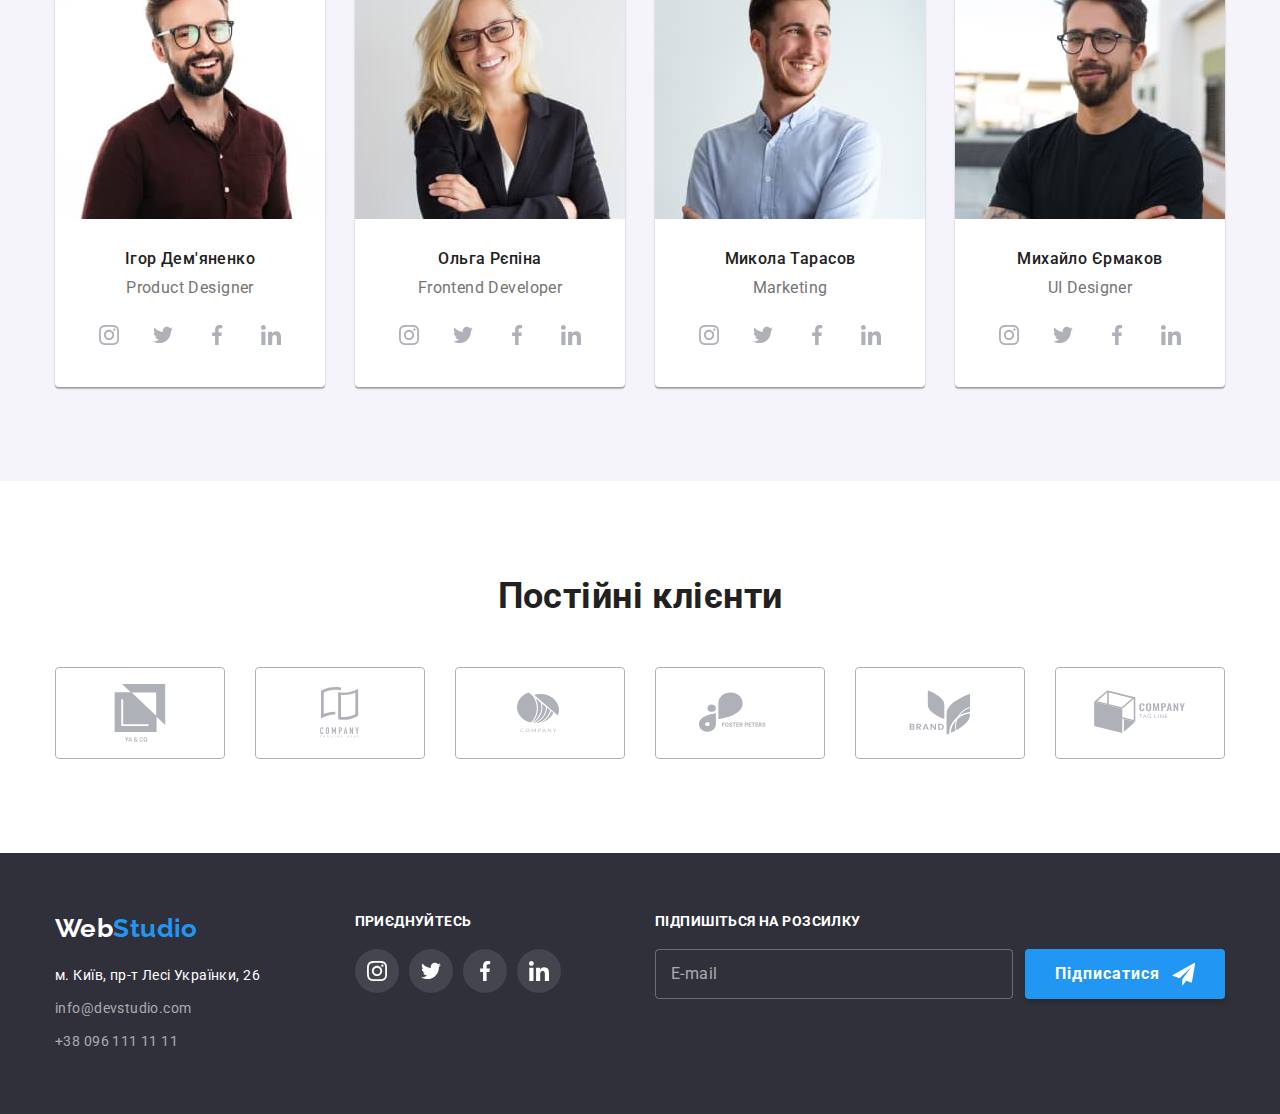
==== commit 989b01ff: "photo finish" ====
--- a/index.html
+++ b/index.html
@@ -174,15 +174,24 @@
           <h2 class="gallery-title">Чим ми займаємося</h2>
           <ul class="gallery-list list">
             <li class="gallery-thumb">
-              <img src="./images/img1.jpg" alt="Ноутбук" width="370" height="294" />
+              <img 
+              srcset="./images/img1.jpg 1x, ./images/img1_2x.jpg 2x" 
+              src="./images/img1.jpg"
+              alt="Ноутбук" width="370" height="294" />
               <h3 class="gallery-img-title">Десктопні додатки</h3>
             </li>
             <li class="gallery-thumb">
-              <img src="./images/img2.jpg" alt="Смартфон" width="370" height="294" />
+              <img 
+              srcset="./images/img2.jpg 1x, ./images/img2_2x.jpg 2x" 
+              src="./images/img2.jpg"
+              alt="Смартфон" width="370" height="294" />
               <h3 class="gallery-img-title">Мобільні додатки</h3>
             </li>
             <li class="gallery-thumb">
-              <img src="./images/img3.jpg" alt="Планшет" width="370" height="294" />
+              <img 
+              srcset="./images/img3.jpg 1x, ./images/img3_2x.jpg 2x" 
+              src="./images/img3.jpg"
+              alt="Планшет" width="370" height="294" />
               <h3 class="gallery-img-title">Дизайнерські рішення</h3>
             </li>
           </ul>
@@ -193,7 +202,12 @@
           <h2 class="command-title">Наша команда</h2>
           <ul class="command list">
             <li class="command-list">
-              <img src="./images/photo_igor.jpg" alt="Ігор Дем'яненко" width="270px" />
+              <picture>
+                <source srcset="./images/photo_igor-desk_1x.jpg 1x, ./images/photo_igor-desk_2x.jpg 2x" media="(min-width: 1200px)"/>
+                <source srcset="./images/photo_igor-tab_1x.jpg 1x, ./images/photo_igor-tab_2x.jpg 2x" media="(min-width: 768px)"/>
+                <source srcset="./images/photo_igor-mob_1x.jpg 1x, ./images/photo_igor-mob_2x.jpg 2x"  media="(max-width: 767px)"/>
+                <img src="./images/photo_igor-mob_1x.jpg" alt="Ігор Дем'яненко" width="270px" />
+              </picture>
               <h3 class="command-title-name">Ігор Дем'яненко</h3>
               <p class="position">Product Designer</p>
               <ul class="designer-soc-list">
@@ -228,7 +242,20 @@
               </ul>
             </li>
             <li class="command-list">
-              <img src="./images/photo_olga.jpg" alt="Ольга Рєпіна" width="270" />
+              <picture>
+                <source
+                srcset="./images/photo_olga-desk_1x.jpg 1x, ./images/photo_olga-desk_2x.jpg 2x"
+                media="(min-width:1200px)"/>
+                <source 
+                srcset="./images/photo_olga-tab_1x 1x, ./images/photo_olga-tab_2x.jpg 2x"
+                media="(min-width: 768px)" />
+                <source 
+                srcset="./images/photo_olga-mob_1x 1x, ./images/photo_olga-mob_2x.jpg 2x"
+                 media="(max-width: 767px)" />
+                <img src="./images/photo_olga-mob_1x.jpg"
+                 alt="Ольга Рєпіна" width="270" />
+              </picture>
+
               <h3 class="command-title-name">Ольга Рєпіна</h3>
               <p class="position">Frontend Developer</p>
               <ul class="designer-soc-list">
@@ -263,7 +290,12 @@
               </ul>
             </li>
             <li class="command-list">
-              <img src="./images/photo_mykola.jpg" alt="Микола Тарасов" width="270" />
+              <picture>
+                <source srcset="./images/photo_mykola-desk_1x.jpg 1x, ./images/photo_mykola-desk_2x.jpg 2x" media="(min-width:1200px)"/>
+                <source srcset="./images/photo_mykola-tab_1x.jpg 1x, ./images/photo_mykola-tab_2x.jpg 2x" media="(min-width: 768px)"/>
+                <source srcset="./images/photo_mykola-mob_1x.jpg 1x, ./images/photo_mykola-mob_2x.jpg 2x"  media="(max-width: 767px)"/>
+                <img src="./images/photo_mykola-mob_1x.jpg" alt="Микола Тарасов" width="270" />
+              </picture>
               <h3 class="command-title-name">Микола Тарасов</h3>
               <p class="position">Marketing</p>
               <ul class="designer-soc-list">
@@ -298,7 +330,12 @@
               </ul>
             </li>
             <li class="command-list">
-              <img src="./images/photo_myhailo.jpg" alt="Михайло Єрмаков" width="270" />
+               <picture>
+                 <source srcset="./images/photo_myhailo-desk_1x.jpg 1x, ./images/photo_myhailo-desk_2x.jpg 2x" media="(min-width:1200px)"/>
+                 <source srcset="./images/photo_myhailo-tab_1x.jpg 1x, ./images/photo_myhailo-tab_2x.jpg 2x" media="(min-width: 768px)" />
+                 <source srcset="./images/photo_myhailo-mob_1x.jpg 1x, ./images/photo_myhailo-mob_2x.jpg 2x" media="(max-width: 767px)" />
+                <img src="./images/photo_myhailo-mob_1x.jpg" alt="Михайло Єрмаков" width="270" />
+               </picture>
               <h3 class="command-title-name">Михайло Єрмаков</h3>
               <p class="position">UI Designer</p>
               <ul class="designer-soc-list">
--- a/css/main.min.css
+++ b/css/main.min.css
@@ -1 +1 @@
-h1,h2,h3,h4,h5,h6,p{margin:0}ul{margin:0;padding:0}img{display:block;width:100%;max-width:100%;height:auto}:root{--brand-color: #2196f3;--nav-color: #212121;--title-color: #212121;--link-color: #757575}body{font-family:"Roboto",sans-serif;color:#757575;font-weight:400;font-size:14px;line-height:1.7142;letter-spacing:.03em;background-color:#fff}.container{padding-left:15px;padding-right:15px;margin:0 auto}@media screen and (min-width: 480px){.container{width:480px}}@media screen and (min-width: 768px){.container{width:768px}}@media screen and (min-width: 1200px){.container{width:1200px}}.section{padding-top:60px;padding-bottom:60px}@media screen and (min-width: 1200px){.section{padding-top:94px;padding-bottom:94px}}.list{list-style-type:none}.link{text-decoration:none}.no-scroll{overflow:hidden}img{display:block;width:100%;max-width:100%;height:auto}.hide{border:0;clip:rect(1px, 1px, 1px, 1px);-webkit-clip-path:inset(50%);clip-path:inset(50%);height:1px;margin:-1px;overflow:hidden;padding:0;position:absolute;width:1px;word-wrap:normal}.header{background-color:#fff;border-bottom:1px solid #ececec}.header-container{display:flex;align-items:center}.header-nav-container{display:flex;align-items:center}@media screen and (min-width: 1200px){.logo{margin-right:90px}}.logo-nav{font-family:"Raleway";font-style:normal;font-weight:700;font-size:26px;line-height:1.1923;letter-spacing:.03em;color:#000;text-decoration:none;list-style:none}.studio{color:var(--brand-color)}.nav-list{display:flex;align-items:center;gap:50px}@media screen and (max-width: 767px){.nav-list{display:none}}@media screen and (min-width: 480px){.nav-list{margin-left:90px}}.nav-list-item{position:relative;padding-top:32px;padding-bottom:32px;display:flex;font-weight:500;line-height:1.3333;letter-spacing:.02em;text-decoration:none;list-style:none;color:var(--nav-color);transition:color 250ms cubic-bezier(0.4, 0, 0.2, 1)}.nav-list-item:hover,.nav-list-item:focus{color:var(--brand-color)}.current{color:var(--brand-color)}.current::after{content:"";position:absolute;display:block;width:100%;height:4px;left:0;bottom:0;background-image:url(../images/hover-nav.svg);background-repeat:no-repeat;background-position:bottom;border-radius:2px}.adress{display:flex;align-items:center;margin-left:auto;gap:50px}@media screen and (min-width: 768px)and (max-width: 1199px){.adress{flex-wrap:wrap;gap:10px;margin-left:90px}}@media screen and (max-width: 767px){.adress{display:none}}.adress-list{color:var(--brand-color)}.adress-link{display:flex;align-items:center;font-weight:500;line-height:1.1428;letter-spacing:.02em;text-decoration:none;list-style:none;color:var(--link-color);transition:color 250ms cubic-bezier(0.4, 0, 0.2, 1)}.adress-link:hover,.adress-link:focus{color:var(--brand-color)}.email,.phone{fill:currentColor;margin-right:10px}.menu-open{display:block;margin-left:auto;width:40px;height:40px;text-align:center;cursor:pointer;border-color:rgba(0,0,0,0);background-color:rgba(0,0,0,0)}@media screen and (min-width: 768px){.menu-open{display:none}}.menu-open__item{background-color:rgba(0,0,0,0)}.mob-menu{position:fixed;width:100vw;height:100vh;background-color:#fff;top:0;padding-top:10px;padding-bottom:48px;z-index:1}.mob-menu>.container{height:100%;display:flex;flex-direction:column;justify-content:space-between;overflow:auto}@media screen and (min-width: 780px){.mob-menu{display:none}}.menu-modal{display:block;text-align:center;margin-left:auto;width:40px;height:40px;cursor:pointer;border-color:rgba(0,0,0,0);background-color:rgba(0,0,0,0)}.menu-close__item{background-color:rgba(0,0,0,0)}.menu-modal:hover .menu-close__item{fill:var(--brand-color)}.menu-list{margin-bottom:32px}.menu-list-item{font-weight:500;font-size:40px;line-height:1.175;letter-spacing:.02em;color:#212121}.list-current{color:var(--brand-color)}.adress-menu{margin-bottom:64px}.adress-menu__tel{display:block;margin-bottom:32px;font-weight:500;font-size:34px;line-height:1.1764705882;letter-spacing:.02em;color:#2196f3}.adress-menu__email{display:block;font-weight:500;font-size:24px;line-height:calc 1.1666666667;letter-spacing:.02em;color:#757575}.menu-soc-list{display:flex;align-items:center}.menu-soc-link{position:relative;margin-right:10px;font-weight:500;font-size:18px;line-height:22px;letter-spacing:.02em;color:#2196f3}.menu-soc-item{position:relative;margin-right:20px}.item-soc{margin-right:20px}.item-soc::after{position:absolute;top:0;right:-10px;content:"";width:1px;height:22px;background-color:#212121}.backdrop{position:fixed;top:0;width:100%;height:100%;background-color:rgba(0,0,0,.2);transition:opacity 250ms cubic-bezier(0.4, 0, 0.2, 1),visibility 250ms cubic-bezier(0.4, 0, 0.2, 1)}.modal{position:absolute;width:450px;min-height:609px;top:50%;left:50%;background-color:#fff;box-shadow:0px 1px 3px rgba(0,0,0,.12),0px 1px 1px rgba(0,0,0,.14),0px 2px 1px rgba(0,0,0,.2);border-radius:4px;transform:translate(-50%, -50%) scale(1);transition:transform 250ms cubic-bezier(0.4, 0, 0.2, 1);padding:40px}@media screen and (min-width: 1200px){.modal{width:528px;min-height:581px}}.backdrop.is-hidden .modal{transform:translate(-50%, -50%) scale(1.5)}.modal-close{position:absolute;right:8px;top:8px;width:30px;height:30px;border-radius:50%;border:1px solid rgba(0,0,0,.1);display:flex;align-items:center;justify-content:center;background-color:rgba(0,0,0,0);cursor:pointer}.modal-close-icon{display:flex;align-items:center;justify-content:center;fill:#000;transition:fill 250ms cubic-bezier(0.4, 0, 0.2, 1)}.modal-close-icon:hover,.modal-close-icon:focus{fill:var(--brand-color)}.is-hidden{opacity:0;visibility:hidden;pointer-events:none}.modal-title{font-weight:700;font-size:20px;line-height:1.5;text-align:center;color:#212121}@media screen and (min-width: 1200px){.modal-title{font-weight:700;font-size:20px;line-height:1.15}}.modal-label{display:block;margin-top:10px;margin-bottom:4px;font-weight:400;font-size:12px;line-height:1.16;letter-spacing:.01em;color:#757575;transition:border 250ms cubic-bezier(0.4, 0, 0.2, 1)}.input-wrapper{position:relative}.modal-input{width:100%;height:40px;border:1px solid rgba(33,33,33,.2);border-radius:4px;padding-left:40px;padding-right:12px;transition:fill 250ms cubic-bezier(0.4, 0, 0.2, 1),border 250ms cubic-bezier(0.4, 0, 0.2, 1);outline:none}.modal-icon{position:absolute;top:50%;left:12px;margin-right:12px;transform:translateY(-50%);fill:#212121;transition:fill 250ms cubic-bezier(0.4, 0, 0.2, 1),border 250ms cubic-bezier(0.4, 0, 0.2, 1)}.modal-input:focus{border:1px solid #2196f3;border-radius:4px}.modal-input:checked{border:1px solid #2196f3;border-radius:4px}.modal-input:focus+.modal-icon{fill:var(--brand-color)}.modal-comment:focus{border:1px solid #2196f3;border-radius:4px}.modal-link{display:flex;align-items:center;justify-content:center}.modal-comment{margin-bottom:20px;padding:12px 16px;width:100%;height:120px;border:1px solid rgba(33,33,33,.2);border-radius:4px;resize:none;outline:none;transition:border 250ms cubic-bezier(0.4, 0, 0.2, 1)}.modal-agree{font-size:14px;line-height:1.71;letter-spacing:.03em;color:#757575}.modal-comment::-moz-placeholder{font-weight:400;font-size:14px;line-height:1.14;letter-spacing:.01em;color:rgba(117,117,117,.5)}.modal-comment:-ms-input-placeholder{font-weight:400;font-size:14px;line-height:1.14;letter-spacing:.01em;color:rgba(117,117,117,.5)}.modal-comment::placeholder{font-weight:400;font-size:14px;line-height:1.14;letter-spacing:.01em;color:rgba(117,117,117,.5)}@media screen and (min-width: 1200px){.modal-comment::-moz-placeholder{font-weight:400;font-size:12px;line-height:1.16}.modal-comment:-ms-input-placeholder{font-weight:400;font-size:12px;line-height:1.16}.modal-comment::placeholder{font-weight:400;font-size:12px;line-height:1.16}}.label-text{display:flex;align-items:center;margin-bottom:30px;font-weight:400;font-size:12px;line-height:1.166;color:#757575}@media screen and (min-width: 1200px){.label-text{font-weight:400;font-size:14px;line-height:1.71}}.label-text span{width:16px;height:15px;border:2px solid #212121;border-radius:2px;margin-right:9px;display:flex;align-items:center;justify-content:center;fill:rgba(0,0,0,0);transition:background-color 250ms cubic-bezier(0.4, 0, 0.2, 1),fill 250ms cubic-bezier(0.4, 0, 0.2, 1),border 250ms cubic-bezier(0.4, 0, 0.2, 1)}.label-link{color:var(--brand-color);margin-left:9px}.modal-agree:checked+.label-text span{background-color:var(--brand-color);border:2px solid rgba(0,0,0,0);fill:#fff}.modal-submit{padding:10px 52px;display:block;width:200px;height:50px;margin-right:auto;margin-left:auto;margin-top:22px;background-color:var(--brand-color);font-weight:700;font-size:16px;line-height:1.875;text-align:center;align-items:center;letter-spacing:.06em;color:#fff;cursor:pointer;border-radius:4px;border-color:rgba(0,0,0,0);box-shadow:0px 4px 4px rgba(0,0,0,.15);border-radius:4px;transition:background-color 250ms cubic-bezier(0.4, 0, 0.2, 1)}.modal-submit:hover,.modal-submit:focus{background-color:#188ce8}.hero{width:100%;height:auto;margin:0 auto;background-color:#2f303a;background-image:linear-gradient(rgba(47, 48, 58, 0.4), rgba(47, 48, 58, 0.4)),url(../images/hero.jpg);background-repeat:no-repeat;background-position:center;background-size:cover}.hero-title{width:100%;height:auto;display:block;font-weight:900;font-size:26px;line-height:1.61;margin-bottom:30px;margin-right:auto;margin-left:auto;color:#fff;text-align:center;letter-spacing:.06em;text-transform:uppercase;text-shadow:0px 4px 4px rgba(0,0,0,.25),0px 4px 4px rgba(0,0,0,.25)}@media screen and (min-width: 1200px){.hero-title{font-weight:900;font-size:44px;line-height:1.36}}.hero-btn{min-width:200px;height:auto;display:block;margin-right:auto;margin-left:auto;padding:10px 24px;background-color:var(--brand-color);font-weight:700;font-size:16px;line-height:1.875;text-align:center;align-items:center;letter-spacing:.06em;color:#fff;cursor:pointer;border-radius:4px;border-color:rgba(0,0,0,0);box-shadow:0px 4px 4px rgba(0,0,0,.15);transition:background-color 250ms cubic-bezier(0.4, 0, 0.2, 1)}.hero-btn:hover,.hero-btn:focus{background-color:#188ce8}.properties{background-color:#fff}.properties-list{display:flex}@media screen and (max-width: 1199px){.properties-list{flex-wrap:wrap}}.properties-link{display:block;width:100%;height:auto;margin:15px}@media screen and (min-width: 768px){.properties-link{width:calc((100% - 60px)/2);margin:15px}}@media screen and (min-width: 1200px){.properties-link{width:calc((100% - 120px)/4);margin:15px}}.properties-list__item{display:flex;justify-content:center;align-items:center;margin-right:auto;margin-left:auto;min-width:270px;height:120px;background-color:#f5f4fa;margin-bottom:30px}.properties-list_title{margin-bottom:10px;text-align:center;font-weight:700;text-transform:uppercase;color:var(--title-color)}.gallery{padding-top:0px}@media screen and (max-width: 1199px){.gallery{display:none}}.gallery-list{display:flex;gap:30px;justify-content:space-between}.gallery-title{margin-bottom:50px;font-weight:700;font-size:36px;line-height:1.1666;text-align:center;color:var(--title-color)}.gallery-thumb{position:relative}.gallery-img-title{position:absolute;bottom:0;margin:0;height:70px;width:370px;text-align:center;padding-top:27px;padding-bottom:27px;font-weight:700;font-size:14px;line-height:1.14;text-align:center;letter-spacing:.03em;text-transform:uppercase;color:#fff;background-color:rgba(47,48,58,.8)}.command{display:flex;flex-wrap:wrap;gap:30px}.command-section{background-color:#f5f4fa}.command-title{font-weight:700;font-size:36px;line-height:1.1666;margin-bottom:50px;text-align:center;color:var(--title-color)}.command-title-name{margin-top:30px;font-weight:500;font-size:16px;line-height:1.1875;text-align:center;color:var(--title-color)}.command-list{padding-bottom:24px;display:block;height:auto;width:100%;background:#fff;box-shadow:0px 1px 3px rgba(0,0,0,.12),0px 1px 1px rgba(0,0,0,.14),0px 2px 1px rgba(0,0,0,.2);border-radius:0px 0px 4px 4px}@media screen and (min-width: 768px){.command-list{width:calc((100% - 30px)/2)}}@media screen and (min-width: 1200px){.command-list{width:calc((100% - 90px)/4);padding-bottom:30px}}.position{margin-top:10px;font-size:16px;line-height:1.1875;text-align:center}.designer-soc-list{display:flex;justify-content:center;align-items:center;gap:10px;margin-top:16px;list-style:none}.soc-link-item{display:block;width:44px;height:44px;padding:12px;display:flex;align-items:center;justify-content:center;border-radius:50%;transition:background-color 250ms cubic-bezier(0.4, 0, 0.2, 1)}.soc-link-item:hover,.soc-link-item:focus{background-color:var(--brand-color)}.soc-link-icon{fill:#afb1b8;transition:fill 250ms cubic-bezier(0.4, 0, 0.2, 1)}.soc-link-item:hover .soc-link-icon{fill:#fff}.soc-link-item:focus .soc-link-icon{fill:#fff}.customers{background-color:#fff}.customers__title{font-weight:700;font-size:36px;line-height:1.1666;text-align:center;color:var(--title-color);margin-bottom:30px}@media screen and (min-width: 1200px){.customers__title{margin-bottom:50px}}.customers-list{display:flex;flex-wrap:wrap;gap:30px;align-items:center}.customers-list__link{padding:16px 32px;width:calc((100% - 30px)/2);height:92px;background:#fff;border:1px solid #afb1b8;border-radius:4px;transition:border 250ms cubic-bezier(0.4, 0, 0.2, 1)}@media screen and (min-width: 768px){.customers-list__link{width:calc((100% - 60px)/3)}}@media screen and (min-width: 1200px){.customers-list__link{width:calc((100% - 150px)/6)}}.customers-list__link:hover,.customers-list__link:focus{border:1px solid var(--brand-color)}.customers-list-icon{display:flex;width:100%;height:100%;justify-content:center;align-items:center;fill:#afb1b8;transition:fill 250ms cubic-bezier(0.4, 0, 0.2, 1)}.customers-list__link:hover .customers-list-icon{fill:var(--brand-color)}.portfolio-button{display:flex;justify-content:center;gap:8px}.portfolio-button__link{padding:6px 22px;background-color:#f5f4fa;font-weight:500;font-size:16px;line-height:1.625;text-align:center;letter-spacing:.03em;color:#212121;cursor:pointer;border-radius:4px;border-color:rgba(0,0,0,0);transition:box-shadow 250ms cubic-bezier(0.4, 0, 0.2, 1),background-color 250ms cubic-bezier(0.4, 0, 0.2, 1),color 250ms cubic-bezier(0.4, 0, 0.2, 1)}.portfolio-button__link:hover,.portfolio-button__link:focus{background-color:#2196f3;font-weight:500;font-size:16px;line-height:1.625;font-weight:500;font-size:16px;line-height:1.625;text-align:center;letter-spacing:.03em;color:#fff;box-shadow:0px 3px 1px rgba(0,0,0,.1),0px 1px 2px rgba(0,0,0,.08),0px 2px 2px rgba(0,0,0,.12)}.portfolio-list{display:flex;flex-wrap:wrap;margin-top:34px}.portfolio-list__item{margin-right:30px;margin-bottom:30px;width:370px;background-color:#fff;transition:box-shadow 250ms cubic-bezier(0.4, 0, 0.2, 1),transform 250ms cubic-bezier(0.4, 0, 0.2, 1)}.portfolio-list__item:hover{box-shadow:0px 1px 1px rgba(0,0,0,.12),0px 4px 4px rgba(0,0,0,.06),1px 4px 6px rgba(0,0,0,.16)}.portfolio-list__item:nth-child(3n){margin-right:0}.portfolio-list__item:nth-last-child(-n+3){margin-bottom:0}.portfolio-list__item:hover .portfolio-overlay__text{transform:translateY(0%)}.portfolio-overlay{position:relative;overflow:hidden}.portfolio-overlay__text{position:absolute;top:0;height:100%;padding:63px 24px;font-size:18px;line-height:1.55;color:#fff;transform:translateY(100%);background-color:rgba(33,150,243,.9);box-shadow:0px 4px 4px rgba(0,0,0,.25);transition:transform 250ms cubic-bezier(0.4, 0, 0.2, 1)}.work{padding:20px 24px;border:1px solid #eee;border-top:none}.work__title{margin-bottom:4px;font-weight:700;font-size:18px;line-height:2;letter-spacing:.06em;color:var(--title-color)}.work__text{line-height:1.875}@media screen and (max-width: 1199px){.modal-subscribe{display:flex;flex-wrap:wrap;justify-content:center;width:100%;height:auto}}.footer-subscribe{position:relative;align-items:center}@media screen and (max-width: 1199px){.footer-subscribe{display:flex;flex-wrap:wrap;justify-content:center;width:100%;height:auto}}@media screen and (min-width: 1200px){.footer-subscribe{display:flex;gap:12px;justify-content:flex-end;width:570px;min-height:50px}}.footer-input{width:100%;height:50px;background:rgba(0,0,0,0);padding:15px 16px;outline:none;font-size:16px;line-height:1.25;color:rgba(255,255,255,.6);border:1px solid rgba(255,255,255,.3);border-radius:4px;transition:border 250ms cubic-bezier(0.4, 0, 0.2, 1)}.footer-input:focus{border:1px solid var(--brand-color)}.footer-label{position:absolute;top:25%;left:16px;transform:translateY(-50%);font-size:16px;line-height:1.25;color:rgba(255,255,255,.6);transition:transform 250ms cubic-bezier(0.4, 0, 0.2, 1)}.footer-input:focus+.footer-label{transform:translateY(200%)}@media screen and (min-width: 1200px){.footer-label{top:50%}}.btn-footer{display:flex;gap:12px;padding:10px 28px;width:200px;height:50px;background-color:var(--brand-color);font-weight:700;font-size:16px;line-height:1.875;text-align:center;align-items:center;letter-spacing:.06em;color:#fff;cursor:pointer;border-radius:4px;border-color:rgba(0,0,0,0);box-shadow:0px 4px 4px rgba(0,0,0,.15);transition:background-color 250ms cubic-bezier(0.4, 0, 0.2, 1)}.btn-footer:hover,.btn-footer:focus{background-color:#188ce8}@media screen and (max-width: 1199px){.btn-footer{margin-top:20px}}.btn-subscribe{fill:#fff}.footer{background-color:#2f303a}@media screen and (min-width: 1200px){.footer{padding-left:0px}}.footer-container{padding-top:60px;padding-bottom:60px}@media screen and (min-width: 1200px){.footer-container{display:flex;justify-content:space-between}}@media screen and (max-width: 1199px){.footer-container{display:block;text-align:center}}@media screen and (max-width: 1199px){.footer-adress-container{display:block;margin-bottom:60px;text-align:center}}.footer-logo{display:block;margin-bottom:20px;font-family:"Raleway";font-style:normal;font-weight:700;font-size:26px;line-height:1.1923;color:#fff;text-decoration:none;list-style:none}.contacts-link{line-height:1.7142;letter-spacing:.03em;color:#fff;font-style:normal;text-decoration:none;list-style:none;transition:color 250ms cubic-bezier(0.4, 0, 0.2, 1)}.contacts-link:hover,.contacts-link:focus{color:var(--brand-color)}.contacts-item{color:rgba(255,255,255,.6);font-style:normal;text-decoration:none;list-style:none;transition:color 250ms cubic-bezier(0.4, 0, 0.2, 1)}.contacts-item:hover,.contacts-item:focus{color:var(--brand-color)}.contact-list{margin-bottom:8px}@media screen and (min-width: 1200px){.contact-list{margin-bottom:9px}}.contact-list:last-child{margin-bottom:0px}.footer-soc-list{display:flex;justify-content:center;align-items:center;gap:10px}.soc-link-item{width:44px;height:44px;padding:12px;display:flex;align-items:center;justify-content:center;border-radius:50%;transition:background-color 250ms cubic-bezier(0.4, 0, 0.2, 1)}.soc-link-item:hover,.soc-link-item:focus{background-color:var(--brand-color)}.soc-title{font-weight:700;font-size:14px;line-height:1.1428;text-transform:uppercase;margin-bottom:20px;color:#fff}@media screen and (max-width: 1199px){.soc-title{text-align:center}}@media screen and (max-width: 1199px){.soc-style{margin-bottom:60px}}.footer-soc-link{background-color:rgba(255,255,255,.1)}.footer-icon{display:flex;align-items:center;justify-content:center;fill:#fff}.soc-link-item:hover,.soc-link-item:focus{background-color:var(--brand-color)}/*# sourceMappingURL=main.min.css.map */+h1,h2,h3,h4,h5,h6,p{margin:0}ul{margin:0;padding:0}img{display:block;width:100%;max-width:100%;height:auto}:root{--brand-color: #2196f3;--nav-color: #212121;--title-color: #212121;--link-color: #757575;--grad: linear-gradient(rgba(47, 48, 58, 0.4), rgba(47, 48, 58, 0.4))}body{font-family:"Roboto",sans-serif;color:#757575;font-weight:400;font-size:14px;line-height:1.7142;letter-spacing:.03em;background-color:#fff}.container{padding-left:15px;padding-right:15px;margin:0 auto}@media screen and (min-width: 480px){.container{width:480px}}@media screen and (min-width: 768px){.container{width:768px}}@media screen and (min-width: 1200px){.container{width:1200px}}.section{padding-top:60px;padding-bottom:60px}@media screen and (min-width: 1200px){.section{padding-top:94px;padding-bottom:94px}}.list{list-style-type:none}.link{text-decoration:none}.no-scroll{overflow:hidden}img{display:block;width:100%;max-width:100%;height:auto}.hide{border:0;clip:rect(1px, 1px, 1px, 1px);-webkit-clip-path:inset(50%);clip-path:inset(50%);height:1px;margin:-1px;overflow:hidden;padding:0;position:absolute;width:1px;word-wrap:normal}.header{background-color:#fff;border-bottom:1px solid #ececec}.header-container{display:flex;align-items:center}.header-nav-container{display:flex;align-items:center}@media screen and (min-width: 1200px){.logo{margin-right:90px}}.logo-nav{font-family:"Raleway";font-style:normal;font-weight:700;font-size:26px;line-height:1.1923;letter-spacing:.03em;color:#000;text-decoration:none;list-style:none}.studio{color:var(--brand-color)}.nav-list{display:flex;align-items:center;gap:50px}@media screen and (max-width: 767px){.nav-list{display:none}}@media screen and (min-width: 480px){.nav-list{margin-left:90px}}.nav-list-item{position:relative;padding-top:32px;padding-bottom:32px;display:flex;font-weight:500;line-height:1.3333;letter-spacing:.02em;text-decoration:none;list-style:none;color:var(--nav-color);transition:color 250ms cubic-bezier(0.4, 0, 0.2, 1)}.nav-list-item:hover,.nav-list-item:focus{color:var(--brand-color)}.current{color:var(--brand-color)}.current::after{content:"";position:absolute;display:block;width:100%;height:4px;left:0;bottom:0;background-image:url(../images/hover-nav.svg);background-repeat:no-repeat;background-position:bottom;border-radius:2px}.adress{display:flex;align-items:center;margin-left:auto;gap:50px}@media screen and (min-width: 768px)and (max-width: 1199px){.adress{flex-wrap:wrap;gap:10px;margin-left:90px}}@media screen and (max-width: 767px){.adress{display:none}}.adress-list{color:var(--brand-color)}.adress-link{display:flex;align-items:center;font-weight:500;line-height:1.1428;letter-spacing:.02em;text-decoration:none;list-style:none;color:var(--link-color);transition:color 250ms cubic-bezier(0.4, 0, 0.2, 1)}.adress-link:hover,.adress-link:focus{color:var(--brand-color)}.email,.phone{fill:currentColor;margin-right:10px}.menu-open{display:block;margin-left:auto;width:40px;height:40px;text-align:center;cursor:pointer;border-color:rgba(0,0,0,0);background-color:rgba(0,0,0,0)}@media screen and (min-width: 768px){.menu-open{display:none}}.menu-open__item{background-color:rgba(0,0,0,0)}.mob-menu{position:fixed;width:100vw;height:100vh;background-color:#fff;top:0;padding-top:10px;padding-bottom:48px;z-index:1}.mob-menu>.container{height:100%;display:flex;flex-direction:column;justify-content:space-between;overflow:auto}@media screen and (min-width: 780px){.mob-menu{display:none}}.menu-modal{display:block;text-align:center;margin-left:auto;width:40px;height:40px;cursor:pointer;border-color:rgba(0,0,0,0);background-color:rgba(0,0,0,0)}.menu-close__item{background-color:rgba(0,0,0,0)}.menu-modal:hover .menu-close__item{fill:var(--brand-color)}.menu-list{margin-bottom:32px}.menu-list-item{font-weight:500;font-size:40px;line-height:1.175;letter-spacing:.02em;color:#212121}.list-current{color:var(--brand-color)}.adress-menu{margin-bottom:64px}.adress-menu__tel{display:block;margin-bottom:32px;font-weight:500;font-size:34px;line-height:1.1764;letter-spacing:.02em;color:#2196f3}.adress-menu__email{display:block;font-weight:500;font-size:24px;line-height:1.16;letter-spacing:.02em;color:#757575}.menu-soc-list{display:flex;align-items:center}.menu-soc-link{position:relative;margin-right:10px;font-weight:500;font-size:18px;line-height:1.22;letter-spacing:.02em;color:#2196f3}.menu-soc-item{position:relative;margin-right:20px}.item-soc{margin-right:20px}.item-soc::after{position:absolute;top:0;right:-10px;content:"";width:1px;height:22px;background-color:#212121}.backdrop{position:fixed;top:0;width:100%;height:100%;background-color:rgba(0,0,0,.2);transition:opacity 250ms cubic-bezier(0.4, 0, 0.2, 1),visibility 250ms cubic-bezier(0.4, 0, 0.2, 1)}.modal{position:absolute;width:450px;min-height:609px;top:50%;left:50%;background-color:#fff;box-shadow:0px 1px 3px rgba(0,0,0,.12),0px 1px 1px rgba(0,0,0,.14),0px 2px 1px rgba(0,0,0,.2);border-radius:4px;transform:translate(-50%, -50%) scale(1);transition:transform 250ms cubic-bezier(0.4, 0, 0.2, 1);padding:40px}@media screen and (min-width: 1200px){.modal{width:528px;min-height:581px}}.backdrop.is-hidden .modal{transform:translate(-50%, -50%) scale(1.5)}.modal-close{position:absolute;right:8px;top:8px;width:30px;height:30px;border-radius:50%;border:1px solid rgba(0,0,0,.1);display:flex;align-items:center;justify-content:center;background-color:rgba(0,0,0,0);cursor:pointer}.modal-close-icon{display:flex;align-items:center;justify-content:center;fill:#000;transition:fill 250ms cubic-bezier(0.4, 0, 0.2, 1)}.modal-close-icon:hover,.modal-close-icon:focus{fill:var(--brand-color)}.is-hidden{opacity:0;visibility:hidden;pointer-events:none}.modal-title{font-weight:700;font-size:20px;line-height:1.5;text-align:center;color:#212121}@media screen and (min-width: 1200px){.modal-title{font-weight:700;font-size:20px;line-height:1.15}}.modal-label{display:block;margin-top:10px;margin-bottom:4px;font-weight:400;font-size:12px;line-height:1.16;letter-spacing:.01em;color:#757575;transition:border 250ms cubic-bezier(0.4, 0, 0.2, 1)}.input-wrapper{position:relative}.modal-input{width:100%;height:40px;border:1px solid rgba(33,33,33,.2);border-radius:4px;padding-left:40px;padding-right:12px;transition:fill 250ms cubic-bezier(0.4, 0, 0.2, 1),border 250ms cubic-bezier(0.4, 0, 0.2, 1);outline:none}.modal-icon{position:absolute;top:50%;left:12px;margin-right:12px;transform:translateY(-50%);fill:#212121;transition:fill 250ms cubic-bezier(0.4, 0, 0.2, 1),border 250ms cubic-bezier(0.4, 0, 0.2, 1)}.modal-input:focus{border:1px solid #2196f3;border-radius:4px}.modal-input:checked{border:1px solid #2196f3;border-radius:4px}.modal-input:focus+.modal-icon{fill:var(--brand-color)}.modal-comment:focus{border:1px solid #2196f3;border-radius:4px}.modal-link{display:flex;align-items:center;justify-content:center}.modal-comment{margin-bottom:20px;padding:12px 16px;width:100%;height:120px;border:1px solid rgba(33,33,33,.2);border-radius:4px;resize:none;outline:none;transition:border 250ms cubic-bezier(0.4, 0, 0.2, 1)}.modal-agree{font-size:14px;line-height:1.71;letter-spacing:.03em;color:#757575}.modal-comment::-moz-placeholder{font-weight:400;font-size:14px;line-height:1.14;letter-spacing:.01em;color:rgba(117,117,117,.5)}.modal-comment:-ms-input-placeholder{font-weight:400;font-size:14px;line-height:1.14;letter-spacing:.01em;color:rgba(117,117,117,.5)}.modal-comment::placeholder{font-weight:400;font-size:14px;line-height:1.14;letter-spacing:.01em;color:rgba(117,117,117,.5)}@media screen and (min-width: 1200px){.modal-comment::-moz-placeholder{font-weight:400;font-size:12px;line-height:1.16}.modal-comment:-ms-input-placeholder{font-weight:400;font-size:12px;line-height:1.16}.modal-comment::placeholder{font-weight:400;font-size:12px;line-height:1.16}}.label-text{display:flex;align-items:center;margin-bottom:30px;font-weight:400;font-size:12px;line-height:1.166;color:#757575}@media screen and (min-width: 1200px){.label-text{font-weight:400;font-size:14px;line-height:1.71}}.label-text span{width:16px;height:15px;border:2px solid #212121;border-radius:2px;margin-right:9px;display:flex;align-items:center;justify-content:center;fill:rgba(0,0,0,0);transition:background-color 250ms cubic-bezier(0.4, 0, 0.2, 1),fill 250ms cubic-bezier(0.4, 0, 0.2, 1),border 250ms cubic-bezier(0.4, 0, 0.2, 1)}.label-link{color:var(--brand-color);margin-left:9px}.modal-agree:checked+.label-text span{background-color:var(--brand-color);border:2px solid rgba(0,0,0,0);fill:#fff}.modal-submit{padding:10px 52px;display:block;width:200px;height:50px;margin-right:auto;margin-left:auto;margin-top:22px;background-color:var(--brand-color);font-weight:700;font-size:16px;line-height:1.875;text-align:center;align-items:center;letter-spacing:.06em;color:#fff;cursor:pointer;border-radius:4px;border-color:rgba(0,0,0,0);box-shadow:0px 4px 4px rgba(0,0,0,.15);border-radius:4px;transition:background-color 250ms cubic-bezier(0.4, 0, 0.2, 1)}.modal-submit:hover,.modal-submit:focus{background-color:#188ce8}.hero{width:100%;height:auto;margin:0 auto;background-color:#2f303a;background-image:var(--grad),url(../images/hero-bg-mob_1x.jpg);background-repeat:no-repeat;background-position:center;background-size:cover}@media(min-device-pixel-ratio: 2),(-webkit-min-device-pixel-ratio: 2),(min-resolution: 192dpi),(min-resolution: 2dppx){.hero{background-image:var(--grad),url(../images/hero-bg-mob_2x.jpg)}}@media screen and (min-width: 480px){.hero{background-image:var(--grad),url(../images/hero-bg-tab_1x.jpg)}}@media screen and (min-width: 480px)and (min-device-pixel-ratio: 2),screen and (min-width: 480px)and (-webkit-min-device-pixel-ratio: 2),screen and (min-width: 480px)and (min-resolution: 192dpi),screen and (min-width: 480px)and (min-resolution: 2dppx){.hero{background-image:var(--grad),url(../images/hero-bg-tab_2x.jpg)}}@media screen and (min-width: 780px){.hero{background-image:var(--grad),url(../images/hero-bg-desk_1x.jpg)}}@media screen and (min-width: 780px)and (min-device-pixel-ratio: 2),screen and (min-width: 780px)and (-webkit-min-device-pixel-ratio: 2),screen and (min-width: 780px)and (min-resolution: 192dpi),screen and (min-width: 780px)and (min-resolution: 2dppx){.hero{background-image:var(--grad),url(../images/hero-bg-desk_2x.jpg)}}.hero-title{width:100%;height:auto;display:block;font-weight:900;font-size:26px;line-height:1.61;margin-bottom:30px;margin-right:auto;margin-left:auto;color:#fff;text-align:center;letter-spacing:.06em;text-transform:uppercase;text-shadow:0px 4px 4px rgba(0,0,0,.25),0px 4px 4px rgba(0,0,0,.25)}@media screen and (min-width: 1200px){.hero-title{font-weight:900;font-size:44px;line-height:1.36}}.hero-btn{min-width:200px;height:auto;display:block;margin-right:auto;margin-left:auto;padding:10px 24px;background-color:var(--brand-color);font-weight:700;font-size:16px;line-height:1.875;text-align:center;align-items:center;letter-spacing:.06em;color:#fff;cursor:pointer;border-radius:4px;border-color:rgba(0,0,0,0);box-shadow:0px 4px 4px rgba(0,0,0,.15);transition:background-color 250ms cubic-bezier(0.4, 0, 0.2, 1)}.hero-btn:hover,.hero-btn:focus{background-color:#188ce8}.properties{background-color:#fff}.properties-list{display:flex}@media screen and (max-width: 1199px){.properties-list{flex-wrap:wrap}}.properties-link{display:block;width:100%;height:auto;margin:15px}@media screen and (min-width: 768px){.properties-link{width:calc((100% - 60px)/2);margin:15px}}@media screen and (min-width: 1200px){.properties-link{width:calc((100% - 120px)/4);margin:15px}}.properties-list__item{display:flex;justify-content:center;align-items:center;margin-right:auto;margin-left:auto;min-width:270px;height:120px;background-color:#f5f4fa;margin-bottom:30px}.properties-list_title{margin-bottom:10px;text-align:center;font-weight:700;text-transform:uppercase;color:var(--title-color)}.gallery{padding-top:0px}@media screen and (max-width: 1199px){.gallery{display:none}}.gallery-list{display:flex;gap:30px;justify-content:space-between}.gallery-title{margin-bottom:50px;font-weight:700;font-size:36px;line-height:1.1666;text-align:center;color:var(--title-color)}.gallery-thumb{position:relative}.gallery-img-title{position:absolute;bottom:0;margin:0;height:70px;width:370px;text-align:center;padding-top:27px;padding-bottom:27px;font-weight:700;font-size:14px;line-height:1.14;text-align:center;letter-spacing:.03em;text-transform:uppercase;color:#fff;background-color:rgba(47,48,58,.8)}.command{display:flex;flex-wrap:wrap;gap:30px}.command-section{background-color:#f5f4fa}.command-title{font-weight:700;font-size:36px;line-height:1.1666;margin-bottom:50px;text-align:center;color:var(--title-color)}.command-title-name{margin-top:30px;font-weight:500;font-size:16px;line-height:1.1875;text-align:center;color:var(--title-color)}.command-list{padding-bottom:24px;display:block;height:auto;width:100%;background:#fff;box-shadow:0px 1px 3px rgba(0,0,0,.12),0px 1px 1px rgba(0,0,0,.14),0px 2px 1px rgba(0,0,0,.2);border-radius:0px 0px 4px 4px}@media screen and (min-width: 768px){.command-list{width:calc((100% - 30px)/2)}}@media screen and (min-width: 1200px){.command-list{width:calc((100% - 90px)/4);padding-bottom:30px}}.position{margin-top:10px;font-size:16px;line-height:1.1875;text-align:center}.designer-soc-list{display:flex;justify-content:center;align-items:center;gap:10px;margin-top:16px;list-style:none}.soc-link-item{display:block;width:44px;height:44px;padding:12px;display:flex;align-items:center;justify-content:center;border-radius:50%;transition:background-color 250ms cubic-bezier(0.4, 0, 0.2, 1)}.soc-link-item:hover,.soc-link-item:focus{background-color:var(--brand-color)}.soc-link-icon{fill:#afb1b8;transition:fill 250ms cubic-bezier(0.4, 0, 0.2, 1)}.soc-link-item:hover .soc-link-icon{fill:#fff}.soc-link-item:focus .soc-link-icon{fill:#fff}.customers{background-color:#fff}.customers__title{font-weight:700;font-size:36px;line-height:1.1666;text-align:center;color:var(--title-color);margin-bottom:30px}@media screen and (min-width: 1200px){.customers__title{margin-bottom:50px}}.customers-list{display:flex;flex-wrap:wrap;gap:30px;align-items:center}.customers-list__link{padding:16px 32px;width:calc((100% - 30px)/2);height:92px;background:#fff;border:1px solid #afb1b8;border-radius:4px;transition:border 250ms cubic-bezier(0.4, 0, 0.2, 1)}@media screen and (min-width: 768px){.customers-list__link{width:calc((100% - 60px)/3)}}@media screen and (min-width: 1200px){.customers-list__link{width:calc((100% - 150px)/6)}}.customers-list__link:hover,.customers-list__link:focus{border:1px solid var(--brand-color)}.customers-list-icon{display:flex;width:100%;height:100%;justify-content:center;align-items:center;fill:#afb1b8;transition:fill 250ms cubic-bezier(0.4, 0, 0.2, 1)}.customers-list__link:hover .customers-list-icon{fill:var(--brand-color)}.portfolio-button{display:flex;justify-content:center;gap:8px}.portfolio-button__link{padding:6px 22px;background-color:#f5f4fa;font-weight:500;font-size:16px;line-height:1.625;text-align:center;letter-spacing:.03em;color:#212121;cursor:pointer;border-radius:4px;border-color:rgba(0,0,0,0);transition:box-shadow 250ms cubic-bezier(0.4, 0, 0.2, 1),background-color 250ms cubic-bezier(0.4, 0, 0.2, 1),color 250ms cubic-bezier(0.4, 0, 0.2, 1)}.portfolio-button__link:hover,.portfolio-button__link:focus{background-color:#2196f3;font-weight:500;font-size:16px;line-height:1.625;font-weight:500;font-size:16px;line-height:1.625;text-align:center;letter-spacing:.03em;color:#fff;box-shadow:0px 3px 1px rgba(0,0,0,.1),0px 1px 2px rgba(0,0,0,.08),0px 2px 2px rgba(0,0,0,.12)}.portfolio-list{display:flex;flex-wrap:wrap;margin-top:34px}.portfolio-list__item{margin-right:30px;margin-bottom:30px;width:370px;background-color:#fff;transition:box-shadow 250ms cubic-bezier(0.4, 0, 0.2, 1),transform 250ms cubic-bezier(0.4, 0, 0.2, 1)}.portfolio-list__item:hover{box-shadow:0px 1px 1px rgba(0,0,0,.12),0px 4px 4px rgba(0,0,0,.06),1px 4px 6px rgba(0,0,0,.16)}.portfolio-list__item:nth-child(3n){margin-right:0}.portfolio-list__item:nth-last-child(-n+3){margin-bottom:0}.portfolio-list__item:hover .portfolio-overlay__text{transform:translateY(0%)}.portfolio-overlay{position:relative;overflow:hidden}.portfolio-overlay__text{position:absolute;top:0;height:100%;padding:63px 24px;font-size:18px;line-height:1.55;color:#fff;transform:translateY(100%);background-color:rgba(33,150,243,.9);box-shadow:0px 4px 4px rgba(0,0,0,.25);transition:transform 250ms cubic-bezier(0.4, 0, 0.2, 1)}.work{padding:20px 24px;border:1px solid #eee;border-top:none}.work__title{margin-bottom:4px;font-weight:700;font-size:18px;line-height:2;letter-spacing:.06em;color:var(--title-color)}.work__text{line-height:1.875}@media screen and (max-width: 1199px){.modal-subscribe{display:flex;flex-wrap:wrap;justify-content:center;width:100%;height:auto}}.footer-subscribe{position:relative;align-items:center}@media screen and (max-width: 1199px){.footer-subscribe{display:flex;flex-wrap:wrap;justify-content:center;width:100%;height:auto}}@media screen and (min-width: 1200px){.footer-subscribe{display:flex;gap:12px;justify-content:flex-end;width:570px;min-height:50px}}.footer-input{width:100%;height:50px;background:rgba(0,0,0,0);padding:15px 16px;outline:none;font-size:16px;line-height:1.25;color:rgba(255,255,255,.6);border:1px solid rgba(255,255,255,.3);border-radius:4px;transition:border 250ms cubic-bezier(0.4, 0, 0.2, 1)}.footer-input:focus{border:1px solid var(--brand-color)}.footer-label{position:absolute;top:25%;left:16px;transform:translateY(-50%);font-size:16px;line-height:1.25;color:rgba(255,255,255,.6);transition:transform 250ms cubic-bezier(0.4, 0, 0.2, 1)}.footer-input:focus+.footer-label{transform:translateY(200%)}@media screen and (min-width: 1200px){.footer-label{top:50%}}.btn-footer{display:flex;gap:12px;padding:10px 28px;width:200px;height:50px;background-color:var(--brand-color);font-weight:700;font-size:16px;line-height:1.875;text-align:center;align-items:center;letter-spacing:.06em;color:#fff;cursor:pointer;border-radius:4px;border-color:rgba(0,0,0,0);box-shadow:0px 4px 4px rgba(0,0,0,.15);transition:background-color 250ms cubic-bezier(0.4, 0, 0.2, 1)}.btn-footer:hover,.btn-footer:focus{background-color:#188ce8}@media screen and (max-width: 1199px){.btn-footer{margin-top:20px}}.btn-subscribe{fill:#fff}.footer{background-color:#2f303a}@media screen and (min-width: 1200px){.footer{padding-left:0px}}.footer-container{padding-top:60px;padding-bottom:60px}@media screen and (min-width: 1200px){.footer-container{display:flex;justify-content:space-between}}@media screen and (max-width: 1199px){.footer-container{display:block;text-align:center}}@media screen and (max-width: 1199px){.footer-adress-container{display:block;margin-bottom:60px;text-align:center}}.footer-logo{display:block;margin-bottom:20px;font-family:"Raleway";font-style:normal;font-weight:700;font-size:26px;line-height:1.1923;color:#fff;text-decoration:none;list-style:none}.contacts-link{line-height:1.7142;letter-spacing:.03em;color:#fff;font-style:normal;text-decoration:none;list-style:none;transition:color 250ms cubic-bezier(0.4, 0, 0.2, 1)}.contacts-link:hover,.contacts-link:focus{color:var(--brand-color)}.contacts-item{color:rgba(255,255,255,.6);font-style:normal;text-decoration:none;list-style:none;transition:color 250ms cubic-bezier(0.4, 0, 0.2, 1)}.contacts-item:hover,.contacts-item:focus{color:var(--brand-color)}.contact-list{margin-bottom:8px}@media screen and (min-width: 1200px){.contact-list{margin-bottom:9px}}.contact-list:last-child{margin-bottom:0px}.footer-soc-list{display:flex;justify-content:center;align-items:center;gap:10px}.soc-link-item{width:44px;height:44px;padding:12px;display:flex;align-items:center;justify-content:center;border-radius:50%;transition:background-color 250ms cubic-bezier(0.4, 0, 0.2, 1)}.soc-link-item:hover,.soc-link-item:focus{background-color:var(--brand-color)}.soc-title{font-weight:700;font-size:14px;line-height:1.1428;text-transform:uppercase;margin-bottom:20px;color:#fff}@media screen and (max-width: 1199px){.soc-title{text-align:center}}@media screen and (max-width: 1199px){.soc-style{margin-bottom:60px}}.footer-soc-link{background-color:rgba(255,255,255,.1)}.footer-icon{display:flex;align-items:center;justify-content:center;fill:#fff}.soc-link-item:hover,.soc-link-item:focus{background-color:var(--brand-color)}/*# sourceMappingURL=main.min.css.map */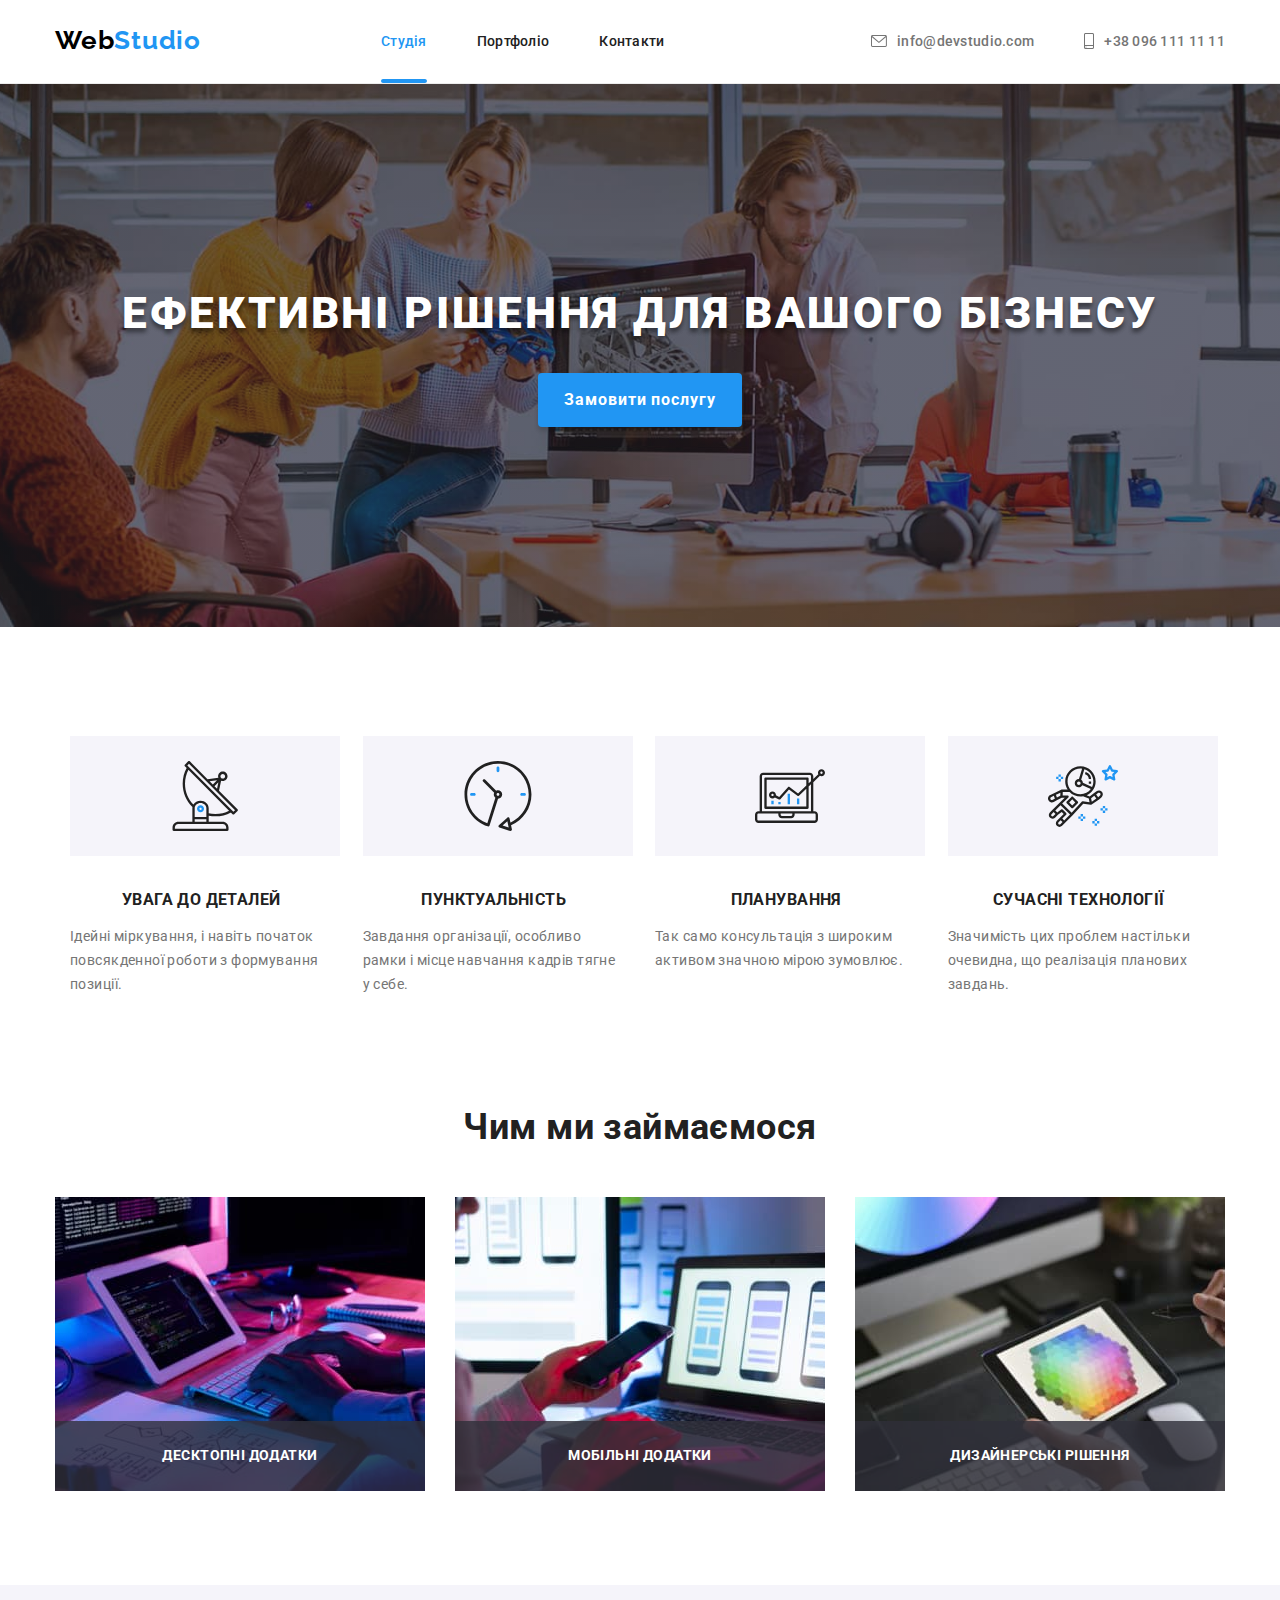
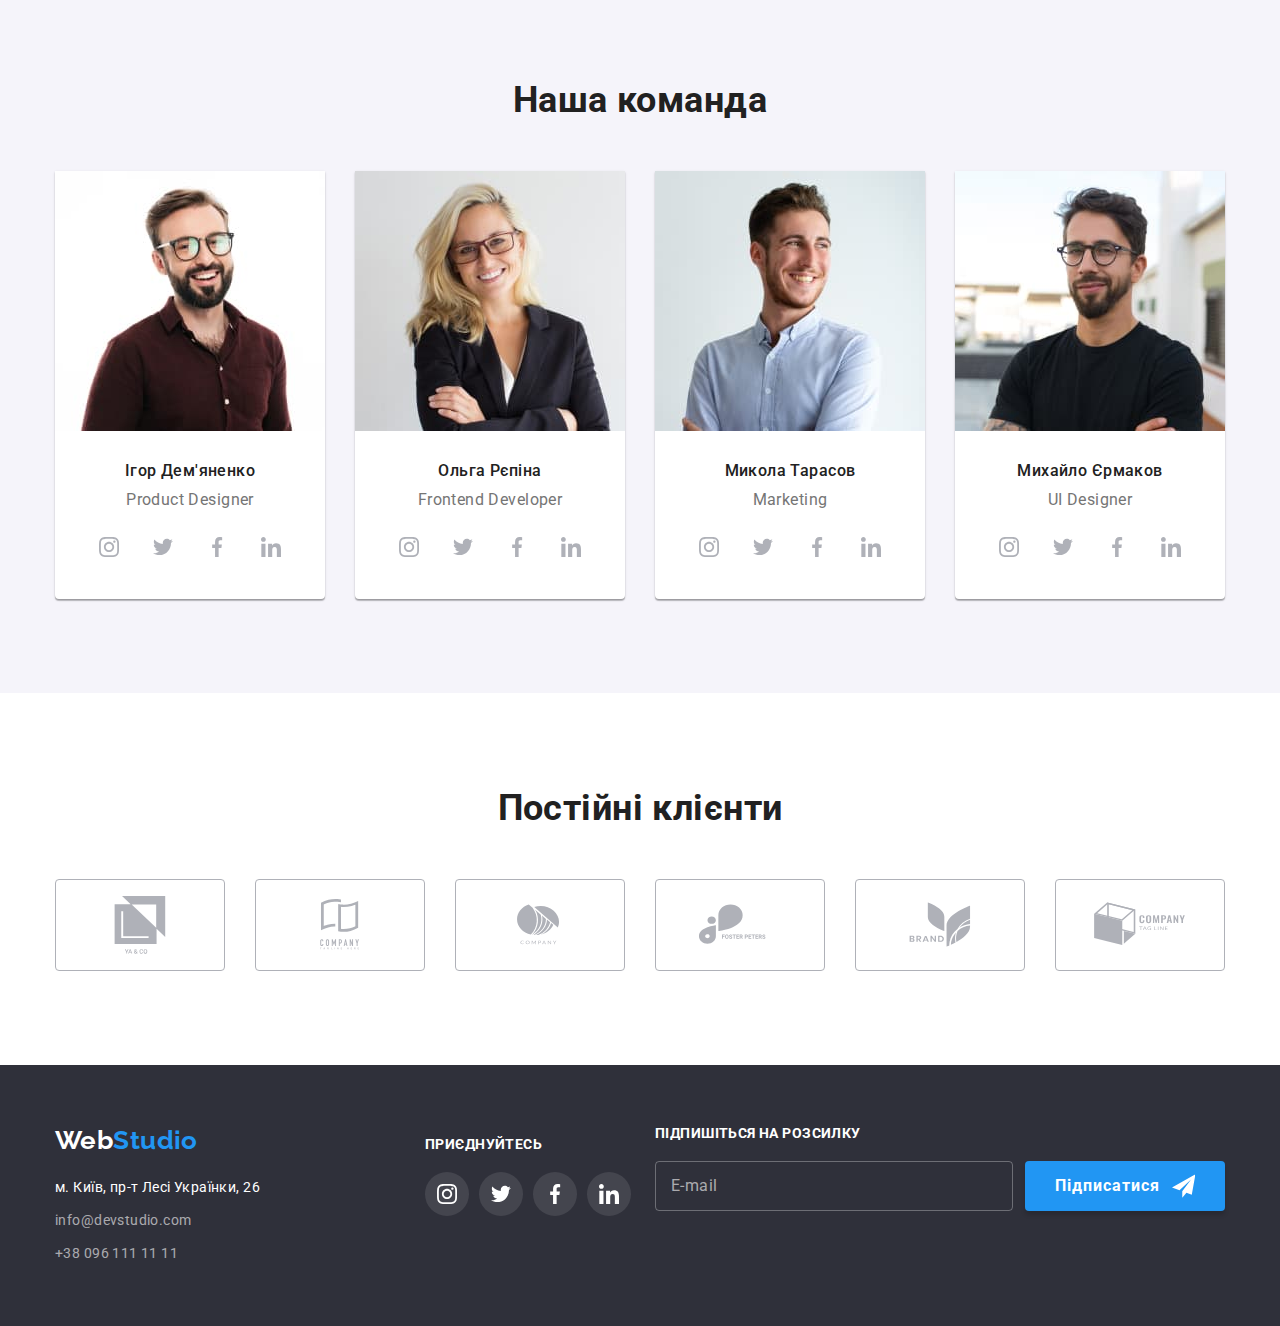
==== commit b47cc973: "1" ====
--- a/index.html
+++ b/index.html
@@ -291,7 +291,7 @@
             </li>
             <li class="command-list">
               <picture>
-                <source srcset="./images/photo_mykola-desk_1x.jpg 1x, ./images/photo_mykola-desk_2x.jpg 2x" media="(min-width:1200px)"/>
+                <source srcset="./images/photo_mykola-desk_1x.jpg 1x, ./images/photo_mykola-desk_2x.jpg 2x" media="(min-width: 1200px)"/>
                 <source srcset="./images/photo_mykola-tab_1x.jpg 1x, ./images/photo_mykola-tab_2x.jpg 2x" media="(min-width: 768px)"/>
                 <source srcset="./images/photo_mykola-mob_1x.jpg 1x, ./images/photo_mykola-mob_2x.jpg 2x"  media="(max-width: 767px)"/>
                 <img src="./images/photo_mykola-mob_1x.jpg" alt="Микола Тарасов" width="270" />
@@ -331,7 +331,7 @@
             </li>
             <li class="command-list">
                <picture>
-                 <source srcset="./images/photo_myhailo-desk_1x.jpg 1x, ./images/photo_myhailo-desk_2x.jpg 2x" media="(min-width:1200px)"/>
+                 <source srcset="./images/photo_myhailo-desk_1x.jpg 1x, ./images/photo_myhailo-desk_2x.jpg 2x" media="(min-width: 1200px)"/>
                  <source srcset="./images/photo_myhailo-tab_1x.jpg 1x, ./images/photo_myhailo-tab_2x.jpg 2x" media="(min-width: 768px)" />
                  <source srcset="./images/photo_myhailo-mob_1x.jpg 1x, ./images/photo_myhailo-mob_2x.jpg 2x" media="(max-width: 767px)" />
                 <img src="./images/photo_myhailo-mob_1x.jpg" alt="Михайло Єрмаков" width="270" />
@@ -412,60 +412,62 @@
     </main>
     <footer class="footer">
       <div class="container footer-container">
-        <div class="footer-adress-container">
-          <a class="footer-logo" href="./index.html">Web<span class="studio">Studio</span></a>
-          <address class="footer-adress">
-            <ul class="list">
-              <li class="contact-list">
-                <a
-                  class="contacts-link"
-                  href="https://goo.gl/maps/R587G1dcSDkKb4t88"
-                  target="_blank"
-                  >м. Київ, пр-т Лесі Українки, 26</a
-                >
+        <div class="footer-tablet">
+          <div class="footer-adress-container">
+            <a class="footer-logo" href="./index.html">Web<span class="studio">Studio</span></a>
+            <address class="footer-adress">
+              <ul class="list">
+                <li class="contact-list">
+                  <a
+                    class="contacts-link"
+                    href="https://goo.gl/maps/R587G1dcSDkKb4t88"
+                    target="_blank"
+                    >м. Київ, пр-т Лесі Українки, 26</a
+                  >
+                </li>
+                <li class="contact-list">
+                  <a class="contacts-item" href="mailto:info@devstudio.com">info@devstudio.com</a>
+                </li>
+                <li class="contact-list">
+                  <a class="contacts-item" href="tel:+380961111111">+38 096 111 11 11</a>
+                </li>
+              </ul>
+            </address>
+          </div>
+  
+          <div class="soc-style">
+            <h3 class="soc-title">приєднуйтесь</h3>
+            <ul class="footer-soc-list list">
+              <li class="soc-link">
+                <a href="#" class="soc-link-item footer-soc-link">
+                  <svg class="footer-icon" width="20px" height="20px">
+                    <use href="./images/icons_.svg#icon-instagram"></use>
+                  </svg>
+                </a>
               </li>
-              <li class="contact-list">
-                <a class="contacts-item" href="mailto:info@devstudio.com">info@devstudio.com</a>
+              <li class="soc-link">
+                <a href="#" class="soc-link-item footer-soc-link">
+                  <svg class="footer-icon" width="20px" height="20px">
+                    <use href="./images/icons_.svg#icon-twitter"></use>
+                  </svg>
+                </a>
               </li>
-              <li class="contact-list">
-                <a class="contacts-item" href="tel:+380961111111">+38 096 111 11 11</a>
+              <li class="soc-link">
+                <a href="#" class="soc-link-item footer-soc-link">
+                  <svg class="footer-icon" width="20px" height="20px">
+                    <use href="./images/icons_.svg#icon-facebook"></use>
+                  </svg>
+                </a>
+              </li>
+              <li class="soc-link">
+                <a class="soc-link-item footer-soc-link" href="#">
+                  <svg class="footer-icon" width="20px" height="20px">
+                    <use href="./images/icons_.svg#icon-linkedin"></use>
+                  </svg>
+                </a>
               </li>
             </ul>
-          </address>
-        </div>
-
-        <div class="soc-style">
-          <h3 class="soc-title">приєднуйтесь</h3>
-          <ul class="footer-soc-list list">
-            <li class="soc-link">
-              <a href="#" class="soc-link-item footer-soc-link">
-                <svg class="footer-icon" width="20px" height="20px">
-                  <use href="./images/icons_.svg#icon-instagram"></use>
-                </svg>
-              </a>
-            </li>
-            <li class="soc-link">
-              <a href="#" class="soc-link-item footer-soc-link">
-                <svg class="footer-icon" width="20px" height="20px">
-                  <use href="./images/icons_.svg#icon-twitter"></use>
-                </svg>
-              </a>
-            </li>
-            <li class="soc-link">
-              <a href="#" class="soc-link-item footer-soc-link">
-                <svg class="footer-icon" width="20px" height="20px">
-                  <use href="./images/icons_.svg#icon-facebook"></use>
-                </svg>
-              </a>
-            </li>
-            <li class="soc-link">
-              <a class="soc-link-item footer-soc-link" href="#">
-                <svg class="footer-icon" width="20px" height="20px">
-                  <use href="./images/icons_.svg#icon-linkedin"></use>
-                </svg>
-              </a>
-            </li>
-          </ul>
+          </div>
         </div>
 
             <form action="#" class="modal-subscribe">
--- a/css/main.min.css
+++ b/css/main.min.css
@@ -1 +1 @@
-h1,h2,h3,h4,h5,h6,p{margin:0}ul{margin:0;padding:0}img{display:block;width:100%;max-width:100%;height:auto}:root{--brand-color: #2196f3;--nav-color: #212121;--title-color: #212121;--link-color: #757575;--grad: linear-gradient(rgba(47, 48, 58, 0.4), rgba(47, 48, 58, 0.4))}body{font-family:"Roboto",sans-serif;color:#757575;font-weight:400;font-size:14px;line-height:1.7142;letter-spacing:.03em;background-color:#fff}.container{padding-left:15px;padding-right:15px;margin:0 auto}@media screen and (min-width: 480px){.container{width:480px}}@media screen and (min-width: 768px){.container{width:768px}}@media screen and (min-width: 1200px){.container{width:1200px}}.section{padding-top:60px;padding-bottom:60px}@media screen and (min-width: 1200px){.section{padding-top:94px;padding-bottom:94px}}.list{list-style-type:none}.link{text-decoration:none}.no-scroll{overflow:hidden}img{display:block;width:100%;max-width:100%;height:auto}.hide{border:0;clip:rect(1px, 1px, 1px, 1px);-webkit-clip-path:inset(50%);clip-path:inset(50%);height:1px;margin:-1px;overflow:hidden;padding:0;position:absolute;width:1px;word-wrap:normal}.header{background-color:#fff;border-bottom:1px solid #ececec}.header-container{display:flex;align-items:center}.header-nav-container{display:flex;align-items:center}@media screen and (min-width: 1200px){.logo{margin-right:90px}}.logo-nav{font-family:"Raleway";font-style:normal;font-weight:700;font-size:26px;line-height:1.1923;letter-spacing:.03em;color:#000;text-decoration:none;list-style:none}.studio{color:var(--brand-color)}.nav-list{display:flex;align-items:center;gap:50px}@media screen and (max-width: 767px){.nav-list{display:none}}@media screen and (min-width: 480px){.nav-list{margin-left:90px}}.nav-list-item{position:relative;padding-top:32px;padding-bottom:32px;display:flex;font-weight:500;line-height:1.3333;letter-spacing:.02em;text-decoration:none;list-style:none;color:var(--nav-color);transition:color 250ms cubic-bezier(0.4, 0, 0.2, 1)}.nav-list-item:hover,.nav-list-item:focus{color:var(--brand-color)}.current{color:var(--brand-color)}.current::after{content:"";position:absolute;display:block;width:100%;height:4px;left:0;bottom:0;background-image:url(../images/hover-nav.svg);background-repeat:no-repeat;background-position:bottom;border-radius:2px}.adress{display:flex;align-items:center;margin-left:auto;gap:50px}@media screen and (min-width: 768px)and (max-width: 1199px){.adress{flex-wrap:wrap;gap:10px;margin-left:90px}}@media screen and (max-width: 767px){.adress{display:none}}.adress-list{color:var(--brand-color)}.adress-link{display:flex;align-items:center;font-weight:500;line-height:1.1428;letter-spacing:.02em;text-decoration:none;list-style:none;color:var(--link-color);transition:color 250ms cubic-bezier(0.4, 0, 0.2, 1)}.adress-link:hover,.adress-link:focus{color:var(--brand-color)}.email,.phone{fill:currentColor;margin-right:10px}.menu-open{display:block;margin-left:auto;width:40px;height:40px;text-align:center;cursor:pointer;border-color:rgba(0,0,0,0);background-color:rgba(0,0,0,0)}@media screen and (min-width: 768px){.menu-open{display:none}}.menu-open__item{background-color:rgba(0,0,0,0)}.mob-menu{position:fixed;width:100vw;height:100vh;background-color:#fff;top:0;padding-top:10px;padding-bottom:48px;z-index:1}.mob-menu>.container{height:100%;display:flex;flex-direction:column;justify-content:space-between;overflow:auto}@media screen and (min-width: 780px){.mob-menu{display:none}}.menu-modal{display:block;text-align:center;margin-left:auto;width:40px;height:40px;cursor:pointer;border-color:rgba(0,0,0,0);background-color:rgba(0,0,0,0)}.menu-close__item{background-color:rgba(0,0,0,0)}.menu-modal:hover .menu-close__item{fill:var(--brand-color)}.menu-list{margin-bottom:32px}.menu-list-item{font-weight:500;font-size:40px;line-height:1.175;letter-spacing:.02em;color:#212121}.list-current{color:var(--brand-color)}.adress-menu{margin-bottom:64px}.adress-menu__tel{display:block;margin-bottom:32px;font-weight:500;font-size:34px;line-height:1.1764;letter-spacing:.02em;color:#2196f3}.adress-menu__email{display:block;font-weight:500;font-size:24px;line-height:1.16;letter-spacing:.02em;color:#757575}.menu-soc-list{display:flex;align-items:center}.menu-soc-link{position:relative;margin-right:10px;font-weight:500;font-size:18px;line-height:1.22;letter-spacing:.02em;color:#2196f3}.menu-soc-item{position:relative;margin-right:20px}.item-soc{margin-right:20px}.item-soc::after{position:absolute;top:0;right:-10px;content:"";width:1px;height:22px;background-color:#212121}.backdrop{position:fixed;top:0;width:100%;height:100%;background-color:rgba(0,0,0,.2);transition:opacity 250ms cubic-bezier(0.4, 0, 0.2, 1),visibility 250ms cubic-bezier(0.4, 0, 0.2, 1)}.modal{position:absolute;width:450px;min-height:609px;top:50%;left:50%;background-color:#fff;box-shadow:0px 1px 3px rgba(0,0,0,.12),0px 1px 1px rgba(0,0,0,.14),0px 2px 1px rgba(0,0,0,.2);border-radius:4px;transform:translate(-50%, -50%) scale(1);transition:transform 250ms cubic-bezier(0.4, 0, 0.2, 1);padding:40px}@media screen and (min-width: 1200px){.modal{width:528px;min-height:581px}}.backdrop.is-hidden .modal{transform:translate(-50%, -50%) scale(1.5)}.modal-close{position:absolute;right:8px;top:8px;width:30px;height:30px;border-radius:50%;border:1px solid rgba(0,0,0,.1);display:flex;align-items:center;justify-content:center;background-color:rgba(0,0,0,0);cursor:pointer}.modal-close-icon{display:flex;align-items:center;justify-content:center;fill:#000;transition:fill 250ms cubic-bezier(0.4, 0, 0.2, 1)}.modal-close-icon:hover,.modal-close-icon:focus{fill:var(--brand-color)}.is-hidden{opacity:0;visibility:hidden;pointer-events:none}.modal-title{font-weight:700;font-size:20px;line-height:1.5;text-align:center;color:#212121}@media screen and (min-width: 1200px){.modal-title{font-weight:700;font-size:20px;line-height:1.15}}.modal-label{display:block;margin-top:10px;margin-bottom:4px;font-weight:400;font-size:12px;line-height:1.16;letter-spacing:.01em;color:#757575;transition:border 250ms cubic-bezier(0.4, 0, 0.2, 1)}.input-wrapper{position:relative}.modal-input{width:100%;height:40px;border:1px solid rgba(33,33,33,.2);border-radius:4px;padding-left:40px;padding-right:12px;transition:fill 250ms cubic-bezier(0.4, 0, 0.2, 1),border 250ms cubic-bezier(0.4, 0, 0.2, 1);outline:none}.modal-icon{position:absolute;top:50%;left:12px;margin-right:12px;transform:translateY(-50%);fill:#212121;transition:fill 250ms cubic-bezier(0.4, 0, 0.2, 1),border 250ms cubic-bezier(0.4, 0, 0.2, 1)}.modal-input:focus{border:1px solid #2196f3;border-radius:4px}.modal-input:checked{border:1px solid #2196f3;border-radius:4px}.modal-input:focus+.modal-icon{fill:var(--brand-color)}.modal-comment:focus{border:1px solid #2196f3;border-radius:4px}.modal-link{display:flex;align-items:center;justify-content:center}.modal-comment{margin-bottom:20px;padding:12px 16px;width:100%;height:120px;border:1px solid rgba(33,33,33,.2);border-radius:4px;resize:none;outline:none;transition:border 250ms cubic-bezier(0.4, 0, 0.2, 1)}.modal-agree{font-size:14px;line-height:1.71;letter-spacing:.03em;color:#757575}.modal-comment::-moz-placeholder{font-weight:400;font-size:14px;line-height:1.14;letter-spacing:.01em;color:rgba(117,117,117,.5)}.modal-comment:-ms-input-placeholder{font-weight:400;font-size:14px;line-height:1.14;letter-spacing:.01em;color:rgba(117,117,117,.5)}.modal-comment::placeholder{font-weight:400;font-size:14px;line-height:1.14;letter-spacing:.01em;color:rgba(117,117,117,.5)}@media screen and (min-width: 1200px){.modal-comment::-moz-placeholder{font-weight:400;font-size:12px;line-height:1.16}.modal-comment:-ms-input-placeholder{font-weight:400;font-size:12px;line-height:1.16}.modal-comment::placeholder{font-weight:400;font-size:12px;line-height:1.16}}.label-text{display:flex;align-items:center;margin-bottom:30px;font-weight:400;font-size:12px;line-height:1.166;color:#757575}@media screen and (min-width: 1200px){.label-text{font-weight:400;font-size:14px;line-height:1.71}}.label-text span{width:16px;height:15px;border:2px solid #212121;border-radius:2px;margin-right:9px;display:flex;align-items:center;justify-content:center;fill:rgba(0,0,0,0);transition:background-color 250ms cubic-bezier(0.4, 0, 0.2, 1),fill 250ms cubic-bezier(0.4, 0, 0.2, 1),border 250ms cubic-bezier(0.4, 0, 0.2, 1)}.label-link{color:var(--brand-color);margin-left:9px}.modal-agree:checked+.label-text span{background-color:var(--brand-color);border:2px solid rgba(0,0,0,0);fill:#fff}.modal-submit{padding:10px 52px;display:block;width:200px;height:50px;margin-right:auto;margin-left:auto;margin-top:22px;background-color:var(--brand-color);font-weight:700;font-size:16px;line-height:1.875;text-align:center;align-items:center;letter-spacing:.06em;color:#fff;cursor:pointer;border-radius:4px;border-color:rgba(0,0,0,0);box-shadow:0px 4px 4px rgba(0,0,0,.15);border-radius:4px;transition:background-color 250ms cubic-bezier(0.4, 0, 0.2, 1)}.modal-submit:hover,.modal-submit:focus{background-color:#188ce8}.hero{width:100%;height:auto;margin:0 auto;background-color:#2f303a;background-image:var(--grad),url(../images/hero-bg-mob_1x.jpg);background-repeat:no-repeat;background-position:center;background-size:cover}@media(min-device-pixel-ratio: 2),(-webkit-min-device-pixel-ratio: 2),(min-resolution: 192dpi),(min-resolution: 2dppx){.hero{background-image:var(--grad),url(../images/hero-bg-mob_2x.jpg)}}@media screen and (min-width: 480px){.hero{background-image:var(--grad),url(../images/hero-bg-tab_1x.jpg)}}@media screen and (min-width: 480px)and (min-device-pixel-ratio: 2),screen and (min-width: 480px)and (-webkit-min-device-pixel-ratio: 2),screen and (min-width: 480px)and (min-resolution: 192dpi),screen and (min-width: 480px)and (min-resolution: 2dppx){.hero{background-image:var(--grad),url(../images/hero-bg-tab_2x.jpg)}}@media screen and (min-width: 780px){.hero{background-image:var(--grad),url(../images/hero-bg-desk_1x.jpg)}}@media screen and (min-width: 780px)and (min-device-pixel-ratio: 2),screen and (min-width: 780px)and (-webkit-min-device-pixel-ratio: 2),screen and (min-width: 780px)and (min-resolution: 192dpi),screen and (min-width: 780px)and (min-resolution: 2dppx){.hero{background-image:var(--grad),url(../images/hero-bg-desk_2x.jpg)}}.hero-title{width:100%;height:auto;display:block;font-weight:900;font-size:26px;line-height:1.61;margin-bottom:30px;margin-right:auto;margin-left:auto;color:#fff;text-align:center;letter-spacing:.06em;text-transform:uppercase;text-shadow:0px 4px 4px rgba(0,0,0,.25),0px 4px 4px rgba(0,0,0,.25)}@media screen and (min-width: 1200px){.hero-title{font-weight:900;font-size:44px;line-height:1.36}}.hero-btn{min-width:200px;height:auto;display:block;margin-right:auto;margin-left:auto;padding:10px 24px;background-color:var(--brand-color);font-weight:700;font-size:16px;line-height:1.875;text-align:center;align-items:center;letter-spacing:.06em;color:#fff;cursor:pointer;border-radius:4px;border-color:rgba(0,0,0,0);box-shadow:0px 4px 4px rgba(0,0,0,.15);transition:background-color 250ms cubic-bezier(0.4, 0, 0.2, 1)}.hero-btn:hover,.hero-btn:focus{background-color:#188ce8}.properties{background-color:#fff}.properties-list{display:flex}@media screen and (max-width: 1199px){.properties-list{flex-wrap:wrap}}.properties-link{display:block;width:100%;height:auto;margin:15px}@media screen and (min-width: 768px){.properties-link{width:calc((100% - 60px)/2);margin:15px}}@media screen and (min-width: 1200px){.properties-link{width:calc((100% - 120px)/4);margin:15px}}.properties-list__item{display:flex;justify-content:center;align-items:center;margin-right:auto;margin-left:auto;min-width:270px;height:120px;background-color:#f5f4fa;margin-bottom:30px}.properties-list_title{margin-bottom:10px;text-align:center;font-weight:700;text-transform:uppercase;color:var(--title-color)}.gallery{padding-top:0px}@media screen and (max-width: 1199px){.gallery{display:none}}.gallery-list{display:flex;gap:30px;justify-content:space-between}.gallery-title{margin-bottom:50px;font-weight:700;font-size:36px;line-height:1.1666;text-align:center;color:var(--title-color)}.gallery-thumb{position:relative}.gallery-img-title{position:absolute;bottom:0;margin:0;height:70px;width:370px;text-align:center;padding-top:27px;padding-bottom:27px;font-weight:700;font-size:14px;line-height:1.14;text-align:center;letter-spacing:.03em;text-transform:uppercase;color:#fff;background-color:rgba(47,48,58,.8)}.command{display:flex;flex-wrap:wrap;gap:30px}.command-section{background-color:#f5f4fa}.command-title{font-weight:700;font-size:36px;line-height:1.1666;margin-bottom:50px;text-align:center;color:var(--title-color)}.command-title-name{margin-top:30px;font-weight:500;font-size:16px;line-height:1.1875;text-align:center;color:var(--title-color)}.command-list{padding-bottom:24px;display:block;height:auto;width:100%;background:#fff;box-shadow:0px 1px 3px rgba(0,0,0,.12),0px 1px 1px rgba(0,0,0,.14),0px 2px 1px rgba(0,0,0,.2);border-radius:0px 0px 4px 4px}@media screen and (min-width: 768px){.command-list{width:calc((100% - 30px)/2)}}@media screen and (min-width: 1200px){.command-list{width:calc((100% - 90px)/4);padding-bottom:30px}}.position{margin-top:10px;font-size:16px;line-height:1.1875;text-align:center}.designer-soc-list{display:flex;justify-content:center;align-items:center;gap:10px;margin-top:16px;list-style:none}.soc-link-item{display:block;width:44px;height:44px;padding:12px;display:flex;align-items:center;justify-content:center;border-radius:50%;transition:background-color 250ms cubic-bezier(0.4, 0, 0.2, 1)}.soc-link-item:hover,.soc-link-item:focus{background-color:var(--brand-color)}.soc-link-icon{fill:#afb1b8;transition:fill 250ms cubic-bezier(0.4, 0, 0.2, 1)}.soc-link-item:hover .soc-link-icon{fill:#fff}.soc-link-item:focus .soc-link-icon{fill:#fff}.customers{background-color:#fff}.customers__title{font-weight:700;font-size:36px;line-height:1.1666;text-align:center;color:var(--title-color);margin-bottom:30px}@media screen and (min-width: 1200px){.customers__title{margin-bottom:50px}}.customers-list{display:flex;flex-wrap:wrap;gap:30px;align-items:center}.customers-list__link{padding:16px 32px;width:calc((100% - 30px)/2);height:92px;background:#fff;border:1px solid #afb1b8;border-radius:4px;transition:border 250ms cubic-bezier(0.4, 0, 0.2, 1)}@media screen and (min-width: 768px){.customers-list__link{width:calc((100% - 60px)/3)}}@media screen and (min-width: 1200px){.customers-list__link{width:calc((100% - 150px)/6)}}.customers-list__link:hover,.customers-list__link:focus{border:1px solid var(--brand-color)}.customers-list-icon{display:flex;width:100%;height:100%;justify-content:center;align-items:center;fill:#afb1b8;transition:fill 250ms cubic-bezier(0.4, 0, 0.2, 1)}.customers-list__link:hover .customers-list-icon{fill:var(--brand-color)}.portfolio-button{display:flex;justify-content:center;gap:8px}.portfolio-button__link{padding:6px 22px;background-color:#f5f4fa;font-weight:500;font-size:16px;line-height:1.625;text-align:center;letter-spacing:.03em;color:#212121;cursor:pointer;border-radius:4px;border-color:rgba(0,0,0,0);transition:box-shadow 250ms cubic-bezier(0.4, 0, 0.2, 1),background-color 250ms cubic-bezier(0.4, 0, 0.2, 1),color 250ms cubic-bezier(0.4, 0, 0.2, 1)}.portfolio-button__link:hover,.portfolio-button__link:focus{background-color:#2196f3;font-weight:500;font-size:16px;line-height:1.625;font-weight:500;font-size:16px;line-height:1.625;text-align:center;letter-spacing:.03em;color:#fff;box-shadow:0px 3px 1px rgba(0,0,0,.1),0px 1px 2px rgba(0,0,0,.08),0px 2px 2px rgba(0,0,0,.12)}.portfolio-list{display:flex;flex-wrap:wrap;margin-top:34px}.portfolio-list__item{margin-right:30px;margin-bottom:30px;width:370px;background-color:#fff;transition:box-shadow 250ms cubic-bezier(0.4, 0, 0.2, 1),transform 250ms cubic-bezier(0.4, 0, 0.2, 1)}.portfolio-list__item:hover{box-shadow:0px 1px 1px rgba(0,0,0,.12),0px 4px 4px rgba(0,0,0,.06),1px 4px 6px rgba(0,0,0,.16)}.portfolio-list__item:nth-child(3n){margin-right:0}.portfolio-list__item:nth-last-child(-n+3){margin-bottom:0}.portfolio-list__item:hover .portfolio-overlay__text{transform:translateY(0%)}.portfolio-overlay{position:relative;overflow:hidden}.portfolio-overlay__text{position:absolute;top:0;height:100%;padding:63px 24px;font-size:18px;line-height:1.55;color:#fff;transform:translateY(100%);background-color:rgba(33,150,243,.9);box-shadow:0px 4px 4px rgba(0,0,0,.25);transition:transform 250ms cubic-bezier(0.4, 0, 0.2, 1)}.work{padding:20px 24px;border:1px solid #eee;border-top:none}.work__title{margin-bottom:4px;font-weight:700;font-size:18px;line-height:2;letter-spacing:.06em;color:var(--title-color)}.work__text{line-height:1.875}@media screen and (max-width: 1199px){.modal-subscribe{display:flex;flex-wrap:wrap;justify-content:center;width:100%;height:auto}}.footer-subscribe{position:relative;align-items:center}@media screen and (max-width: 1199px){.footer-subscribe{display:flex;flex-wrap:wrap;justify-content:center;width:100%;height:auto}}@media screen and (min-width: 1200px){.footer-subscribe{display:flex;gap:12px;justify-content:flex-end;width:570px;min-height:50px}}.footer-input{width:100%;height:50px;background:rgba(0,0,0,0);padding:15px 16px;outline:none;font-size:16px;line-height:1.25;color:rgba(255,255,255,.6);border:1px solid rgba(255,255,255,.3);border-radius:4px;transition:border 250ms cubic-bezier(0.4, 0, 0.2, 1)}.footer-input:focus{border:1px solid var(--brand-color)}.footer-label{position:absolute;top:25%;left:16px;transform:translateY(-50%);font-size:16px;line-height:1.25;color:rgba(255,255,255,.6);transition:transform 250ms cubic-bezier(0.4, 0, 0.2, 1)}.footer-input:focus+.footer-label{transform:translateY(200%)}@media screen and (min-width: 1200px){.footer-label{top:50%}}.btn-footer{display:flex;gap:12px;padding:10px 28px;width:200px;height:50px;background-color:var(--brand-color);font-weight:700;font-size:16px;line-height:1.875;text-align:center;align-items:center;letter-spacing:.06em;color:#fff;cursor:pointer;border-radius:4px;border-color:rgba(0,0,0,0);box-shadow:0px 4px 4px rgba(0,0,0,.15);transition:background-color 250ms cubic-bezier(0.4, 0, 0.2, 1)}.btn-footer:hover,.btn-footer:focus{background-color:#188ce8}@media screen and (max-width: 1199px){.btn-footer{margin-top:20px}}.btn-subscribe{fill:#fff}.footer{background-color:#2f303a}@media screen and (min-width: 1200px){.footer{padding-left:0px}}.footer-container{padding-top:60px;padding-bottom:60px}@media screen and (min-width: 1200px){.footer-container{display:flex;justify-content:space-between}}@media screen and (max-width: 1199px){.footer-container{display:block;text-align:center}}@media screen and (max-width: 1199px){.footer-adress-container{display:block;margin-bottom:60px;text-align:center}}.footer-logo{display:block;margin-bottom:20px;font-family:"Raleway";font-style:normal;font-weight:700;font-size:26px;line-height:1.1923;color:#fff;text-decoration:none;list-style:none}.contacts-link{line-height:1.7142;letter-spacing:.03em;color:#fff;font-style:normal;text-decoration:none;list-style:none;transition:color 250ms cubic-bezier(0.4, 0, 0.2, 1)}.contacts-link:hover,.contacts-link:focus{color:var(--brand-color)}.contacts-item{color:rgba(255,255,255,.6);font-style:normal;text-decoration:none;list-style:none;transition:color 250ms cubic-bezier(0.4, 0, 0.2, 1)}.contacts-item:hover,.contacts-item:focus{color:var(--brand-color)}.contact-list{margin-bottom:8px}@media screen and (min-width: 1200px){.contact-list{margin-bottom:9px}}.contact-list:last-child{margin-bottom:0px}.footer-soc-list{display:flex;justify-content:center;align-items:center;gap:10px}.soc-link-item{width:44px;height:44px;padding:12px;display:flex;align-items:center;justify-content:center;border-radius:50%;transition:background-color 250ms cubic-bezier(0.4, 0, 0.2, 1)}.soc-link-item:hover,.soc-link-item:focus{background-color:var(--brand-color)}.soc-title{font-weight:700;font-size:14px;line-height:1.1428;text-transform:uppercase;margin-bottom:20px;color:#fff}@media screen and (max-width: 1199px){.soc-title{text-align:center}}@media screen and (max-width: 1199px){.soc-style{margin-bottom:60px}}.footer-soc-link{background-color:rgba(255,255,255,.1)}.footer-icon{display:flex;align-items:center;justify-content:center;fill:#fff}.soc-link-item:hover,.soc-link-item:focus{background-color:var(--brand-color)}/*# sourceMappingURL=main.min.css.map */+h1,h2,h3,h4,h5,h6,p{margin:0}ul{margin:0;padding:0}img{display:block;width:100%;max-width:100%;height:auto}:root{--brand-color: #2196f3;--nav-color: #212121;--title-color: #212121;--link-color: #757575;--grad: linear-gradient(rgba(47, 48, 58, 0.4), rgba(47, 48, 58, 0.4))}body{font-family:"Roboto",sans-serif;color:#757575;font-weight:400;font-size:14px;line-height:1.7142;letter-spacing:.03em;background-color:#fff}.container{padding-left:15px;padding-right:15px;margin:0 auto}@media screen and (min-width: 480px){.container{width:480px}}@media screen and (min-width: 768px){.container{width:768px}}@media screen and (min-width: 1200px){.container{width:1200px}}.section{padding-top:60px;padding-bottom:60px}@media screen and (min-width: 1200px){.section{padding-top:94px;padding-bottom:94px}}.list{list-style-type:none}.link{text-decoration:none}.no-scroll{overflow:hidden}img{display:block;width:100%;max-width:100%;height:auto}.hide{border:0;clip:rect(1px, 1px, 1px, 1px);-webkit-clip-path:inset(50%);clip-path:inset(50%);height:1px;margin:-1px;overflow:hidden;padding:0;position:absolute;width:1px;word-wrap:normal}.header{background-color:#fff;border-bottom:1px solid #ececec}.header-container{display:flex;align-items:center}@media screen and (max-width: 767px){.header-container{padding-top:10px;padding-bottom:10px}}.header-nav-container{display:flex;align-items:center}@media screen and (min-width: 1200px){.logo{margin-right:90px}}.logo-nav{font-family:"Raleway";font-style:normal;font-weight:700;font-size:26px;line-height:1.1923;letter-spacing:.03em;color:#000;text-decoration:none;list-style:none}.studio{color:var(--brand-color)}.nav-list{display:flex;align-items:center;gap:50px}@media screen and (max-width: 767px){.nav-list{display:none}}@media screen and (min-width: 480px){.nav-list{margin-left:90px}}.nav-list-item{position:relative;padding-top:32px;padding-bottom:32px;display:flex;font-weight:500;line-height:1.3333;letter-spacing:.02em;text-decoration:none;list-style:none;color:var(--nav-color);transition:color 250ms cubic-bezier(0.4, 0, 0.2, 1)}.nav-list-item:hover,.nav-list-item:focus{color:var(--brand-color)}.current{color:var(--brand-color)}.current::after{content:"";position:absolute;display:block;width:100%;height:4px;left:0;bottom:0;background-image:url(../images/hover-nav.svg);background-repeat:no-repeat;background-position:bottom;border-radius:2px}.adress{display:flex;align-items:center;margin-left:auto;gap:50px}@media screen and (min-width: 768px)and (max-width: 1199px){.adress{flex-wrap:wrap;gap:10px;margin-left:90px}}@media screen and (max-width: 767px){.adress{display:none}}.adress-list{color:var(--brand-color)}.adress-link{display:flex;align-items:center;font-weight:500;line-height:1.1428;letter-spacing:.02em;text-decoration:none;list-style:none;color:var(--link-color);transition:color 250ms cubic-bezier(0.4, 0, 0.2, 1)}.adress-link:hover,.adress-link:focus{color:var(--brand-color)}.email,.phone{fill:currentColor;margin-right:10px}.menu-open{display:block;margin-left:auto;width:40px;height:40px;text-align:center;cursor:pointer;border-color:rgba(0,0,0,0);background-color:rgba(0,0,0,0)}@media screen and (min-width: 768px){.menu-open{display:none}}.menu-open__item{background-color:rgba(0,0,0,0)}.mob-menu{position:fixed;width:100vw;height:100vh;background-color:#fff;top:0;padding-top:48px;padding-bottom:48px;padding-left:40px;z-index:1}.mob-menu>.container{height:100%;display:flex;flex-direction:column;justify-content:space-between;overflow:auto}@media screen and (min-width: 780px){.mob-menu{display:none}}.menu-modal{display:block;position:absolute;top:10px;right:15px;text-align:center;margin-left:auto;width:40px;height:40px;cursor:pointer;border-color:rgba(0,0,0,0);background-color:rgba(0,0,0,0)}.menu-close__item{background-color:rgba(0,0,0,0)}.menu-modal:hover .menu-close__item{fill:var(--brand-color)}.menu-list{margin-bottom:32px}.menu-list-item{font-weight:500;font-size:40px;line-height:1.175;letter-spacing:.02em;color:#212121}.list-current{color:var(--brand-color)}.adress-menu{margin-bottom:64px}.adress-menu__tel{display:block;margin-bottom:32px;font-weight:500;font-size:34px;line-height:1.1764;letter-spacing:.02em;color:#2196f3}.adress-menu__email{display:block;font-weight:500;font-size:24px;line-height:1.16;letter-spacing:.02em;color:#757575}.menu-soc-list{display:flex;align-items:center}.menu-soc-link{position:relative;margin-right:10px;font-weight:500;font-size:18px;line-height:1.22;letter-spacing:.02em;color:#2196f3}.menu-soc-item{position:relative;margin-right:20px}.item-soc{margin-right:20px}.item-soc::after{position:absolute;top:0;right:-10px;content:"";width:1px;height:22px;background-color:#212121}.backdrop{position:fixed;top:0;width:100%;height:100%;background-color:rgba(0,0,0,.2);transition:opacity 250ms cubic-bezier(0.4, 0, 0.2, 1),visibility 250ms cubic-bezier(0.4, 0, 0.2, 1)}.modal{position:absolute;width:450px;min-height:609px;top:50%;left:50%;background-color:#fff;box-shadow:0px 1px 3px rgba(0,0,0,.12),0px 1px 1px rgba(0,0,0,.14),0px 2px 1px rgba(0,0,0,.2);border-radius:4px;transform:translate(-50%, -50%) scale(1);transition:transform 250ms cubic-bezier(0.4, 0, 0.2, 1);padding:40px}@media screen and (min-width: 1200px){.modal{width:528px;min-height:581px}}.backdrop.is-hidden .modal{transform:translate(-50%, -50%) scale(1.5)}.modal-close{position:absolute;right:8px;top:8px;width:30px;height:30px;border-radius:50%;border:1px solid rgba(0,0,0,.1);display:flex;align-items:center;justify-content:center;background-color:rgba(0,0,0,0);cursor:pointer}.modal-close-icon{display:flex;align-items:center;justify-content:center;fill:#000;transition:fill 250ms cubic-bezier(0.4, 0, 0.2, 1)}.modal-close-icon:hover,.modal-close-icon:focus{fill:var(--brand-color)}.is-hidden{opacity:0;visibility:hidden;pointer-events:none}.modal-title{font-weight:700;font-size:20px;line-height:1.5;text-align:center;color:#212121}@media screen and (min-width: 1200px){.modal-title{font-weight:700;font-size:20px;line-height:1.15}}.modal-label{display:block;margin-top:10px;margin-bottom:4px;font-weight:400;font-size:12px;line-height:1.16;letter-spacing:.01em;color:#757575;transition:border 250ms cubic-bezier(0.4, 0, 0.2, 1)}.input-wrapper{position:relative}.modal-input{width:100%;height:40px;border:1px solid rgba(33,33,33,.2);border-radius:4px;padding-left:40px;padding-right:12px;transition:fill 250ms cubic-bezier(0.4, 0, 0.2, 1),border 250ms cubic-bezier(0.4, 0, 0.2, 1);outline:none}.modal-icon{position:absolute;top:50%;left:12px;margin-right:12px;transform:translateY(-50%);fill:#212121;transition:fill 250ms cubic-bezier(0.4, 0, 0.2, 1),border 250ms cubic-bezier(0.4, 0, 0.2, 1)}.modal-input:focus{border:1px solid #2196f3;border-radius:4px}.modal-input:checked{border:1px solid #2196f3;border-radius:4px}.modal-input:focus+.modal-icon{fill:var(--brand-color)}.modal-comment:focus{border:1px solid #2196f3;border-radius:4px}.modal-link{display:flex;align-items:center;justify-content:center}.modal-comment{margin-bottom:20px;padding:12px 16px;width:100%;height:120px;border:1px solid rgba(33,33,33,.2);border-radius:4px;resize:none;outline:none;transition:border 250ms cubic-bezier(0.4, 0, 0.2, 1)}.modal-agree{font-size:14px;line-height:1.71;letter-spacing:.03em;color:#757575}.modal-comment::-moz-placeholder{font-weight:400;font-size:14px;line-height:1.14;letter-spacing:.01em;color:rgba(117,117,117,.5)}.modal-comment:-ms-input-placeholder{font-weight:400;font-size:14px;line-height:1.14;letter-spacing:.01em;color:rgba(117,117,117,.5)}.modal-comment::placeholder{font-weight:400;font-size:14px;line-height:1.14;letter-spacing:.01em;color:rgba(117,117,117,.5)}@media screen and (min-width: 1200px){.modal-comment::-moz-placeholder{font-weight:400;font-size:12px;line-height:1.16}.modal-comment:-ms-input-placeholder{font-weight:400;font-size:12px;line-height:1.16}.modal-comment::placeholder{font-weight:400;font-size:12px;line-height:1.16}}.label-text{display:flex;align-items:center;margin-bottom:30px;font-weight:400;font-size:12px;line-height:1.166;color:#757575}@media screen and (min-width: 1200px){.label-text{font-weight:400;font-size:14px;line-height:1.71}}.label-text span{width:16px;height:15px;border:2px solid #212121;border-radius:2px;margin-right:9px;display:flex;align-items:center;justify-content:center;fill:rgba(0,0,0,0);transition:background-color 250ms cubic-bezier(0.4, 0, 0.2, 1),fill 250ms cubic-bezier(0.4, 0, 0.2, 1),border 250ms cubic-bezier(0.4, 0, 0.2, 1)}.label-link{color:var(--brand-color);margin-left:9px}.modal-agree:checked+.label-text span{background-color:var(--brand-color);border:2px solid rgba(0,0,0,0);fill:#fff}.modal-submit{padding:10px 52px;display:block;width:200px;height:50px;margin-right:auto;margin-left:auto;margin-top:22px;background-color:var(--brand-color);font-weight:700;font-size:16px;line-height:1.875;text-align:center;align-items:center;letter-spacing:.06em;color:#fff;cursor:pointer;border-radius:4px;border-color:rgba(0,0,0,0);box-shadow:0px 4px 4px rgba(0,0,0,.15);border-radius:4px;transition:background-color 250ms cubic-bezier(0.4, 0, 0.2, 1)}.modal-submit:hover,.modal-submit:focus{background-color:#188ce8}.hero{width:100%;height:auto;margin:0 auto;background-color:#2f303a;background-image:var(--grad),url(../images/hero-bg-mob_1x.jpg);background-repeat:no-repeat;background-position:center;background-size:cover}@media(min-device-pixel-ratio: 2),(-webkit-min-device-pixel-ratio: 2),(min-resolution: 192dpi),(min-resolution: 2dppx){.hero{background-image:var(--grad),url(../images/hero-bg-mob_2x.jpg)}}@media screen and (min-width: 480px){.hero{padding-top:118px;padding-bottom:118px;background-image:var(--grad),url(../images/hero-bg-tab_1x.jpg)}}@media screen and (min-width: 480px)and (min-device-pixel-ratio: 2),screen and (min-width: 480px)and (-webkit-min-device-pixel-ratio: 2),screen and (min-width: 480px)and (min-resolution: 192dpi),screen and (min-width: 480px)and (min-resolution: 2dppx){.hero{background-image:var(--grad),url(../images/hero-bg-tab_2x.jpg)}}@media screen and (min-width: 780px){.hero{padding-top:118px;padding-bottom:118px;background-image:var(--grad),url(../images/hero-bg-desk_1x.jpg)}}@media screen and (min-width: 780px)and (min-device-pixel-ratio: 2),screen and (min-width: 780px)and (-webkit-min-device-pixel-ratio: 2),screen and (min-width: 780px)and (min-resolution: 192dpi),screen and (min-width: 780px)and (min-resolution: 2dppx){.hero{background-image:var(--grad),url(../images/hero-bg-desk_2x.jpg)}}@media screen and (min-width: 1200px){.hero{padding-top:200px;padding-bottom:200px}}.hero-title{width:100%;height:auto;display:block;font-weight:900;font-size:26px;line-height:1.61;margin-bottom:30px;margin-right:auto;margin-left:auto;color:#fff;text-align:center;letter-spacing:.06em;text-transform:uppercase;text-shadow:0px 4px 4px rgba(0,0,0,.25),0px 4px 4px rgba(0,0,0,.25)}@media screen and (min-width: 1200px){.hero-title{font-weight:900;font-size:44px;line-height:1.36}}.hero-btn{min-width:200px;height:auto;display:block;margin-right:auto;margin-left:auto;padding:10px 24px;background-color:var(--brand-color);font-weight:700;font-size:16px;line-height:1.875;text-align:center;align-items:center;letter-spacing:.06em;color:#fff;cursor:pointer;border-radius:4px;border-color:rgba(0,0,0,0);box-shadow:0px 4px 4px rgba(0,0,0,.15);transition:background-color 250ms cubic-bezier(0.4, 0, 0.2, 1)}.hero-btn:hover,.hero-btn:focus{background-color:#188ce8}.properties{background-color:#fff}.properties-list{display:flex}@media screen and (max-width: 1199px){.properties-list{flex-wrap:wrap}}.properties-link{display:block;width:100%;height:auto;margin:15px}@media screen and (min-width: 768px){.properties-link{width:calc((100% - 60px)/2);margin:15px}}@media screen and (min-width: 1200px){.properties-link{width:calc((100% - 120px)/4);margin:15px}}.properties-list__item{display:flex;justify-content:center;align-items:center;margin-right:auto;margin-left:auto;min-width:270px;height:120px;background-color:#f5f4fa;margin-bottom:30px}.properties-list_title{margin-bottom:10px;text-align:center;font-weight:700;text-transform:uppercase;color:var(--title-color)}.gallery{padding-top:0px}@media screen and (max-width: 1199px){.gallery{display:none}}.gallery-list{display:flex;gap:30px;justify-content:space-between}.gallery-title{margin-bottom:50px;font-weight:700;font-size:36px;line-height:1.1666;text-align:center;color:var(--title-color)}.gallery-thumb{position:relative}.gallery-img-title{position:absolute;bottom:0;margin:0;height:70px;width:370px;text-align:center;padding-top:27px;padding-bottom:27px;font-weight:700;font-size:14px;line-height:1.14;text-align:center;letter-spacing:.03em;text-transform:uppercase;color:#fff;background-color:rgba(47,48,58,.8)}.command{display:flex;flex-wrap:wrap;gap:30px}.command-section{background-color:#f5f4fa}.command-title{font-weight:700;font-size:36px;line-height:1.1666;margin-bottom:50px;text-align:center;color:var(--title-color)}.command-title-name{margin-top:30px;font-weight:500;font-size:16px;line-height:1.1875;text-align:center;color:var(--title-color)}.command-list{padding-bottom:24px;display:block;height:auto;width:100%;background:#fff;box-shadow:0px 1px 3px rgba(0,0,0,.12),0px 1px 1px rgba(0,0,0,.14),0px 2px 1px rgba(0,0,0,.2);border-radius:0px 0px 4px 4px}@media screen and (min-width: 768px){.command-list{width:calc((100% - 30px)/2)}}@media screen and (min-width: 1200px){.command-list{width:calc((100% - 90px)/4);padding-bottom:30px}}.position{margin-top:10px;font-size:16px;line-height:1.1875;text-align:center}.designer-soc-list{display:flex;justify-content:center;align-items:center;gap:10px;margin-top:16px;list-style:none}.soc-link-item{display:block;width:44px;height:44px;padding:12px;display:flex;align-items:center;justify-content:center;border-radius:50%;transition:background-color 250ms cubic-bezier(0.4, 0, 0.2, 1)}.soc-link-item:hover,.soc-link-item:focus{background-color:var(--brand-color)}.soc-link-icon{fill:#afb1b8;transition:fill 250ms cubic-bezier(0.4, 0, 0.2, 1)}.soc-link-item:hover .soc-link-icon{fill:#fff}.soc-link-item:focus .soc-link-icon{fill:#fff}.customers{background-color:#fff}.customers__title{font-weight:700;font-size:36px;line-height:1.1666;text-align:center;color:var(--title-color);margin-bottom:30px}@media screen and (min-width: 1200px){.customers__title{margin-bottom:50px}}.customers-list{display:flex;flex-wrap:wrap;gap:30px;align-items:center}.customers-list__link{padding:16px 32px;width:calc((100% - 30px)/2);height:92px;background:#fff;border:1px solid #afb1b8;border-radius:4px;transition:border 250ms cubic-bezier(0.4, 0, 0.2, 1)}@media screen and (min-width: 768px){.customers-list__link{width:calc((100% - 60px)/3)}}@media screen and (min-width: 1200px){.customers-list__link{width:calc((100% - 150px)/6)}}.customers-list__link:hover,.customers-list__link:focus{border:1px solid var(--brand-color)}.customers-list-icon{display:flex;width:100%;height:100%;justify-content:center;align-items:center;fill:#afb1b8;transition:fill 250ms cubic-bezier(0.4, 0, 0.2, 1)}.customers-list__link:hover .customers-list-icon{fill:var(--brand-color)}.portfolio-button{display:flex;justify-content:center;gap:8px}.portfolio-button__link{padding:6px 22px;background-color:#f5f4fa;font-weight:500;font-size:16px;line-height:1.625;text-align:center;letter-spacing:.03em;color:#212121;cursor:pointer;border-radius:4px;border-color:rgba(0,0,0,0);transition:box-shadow 250ms cubic-bezier(0.4, 0, 0.2, 1),background-color 250ms cubic-bezier(0.4, 0, 0.2, 1),color 250ms cubic-bezier(0.4, 0, 0.2, 1)}.portfolio-button__link:hover,.portfolio-button__link:focus{background-color:#2196f3;font-weight:500;font-size:16px;line-height:1.625;font-weight:500;font-size:16px;line-height:1.625;text-align:center;letter-spacing:.03em;color:#fff;box-shadow:0px 3px 1px rgba(0,0,0,.1),0px 1px 2px rgba(0,0,0,.08),0px 2px 2px rgba(0,0,0,.12)}.portfolio-list{display:flex;flex-wrap:wrap;margin-top:34px}.portfolio-list__item{margin-right:30px;margin-bottom:30px;width:370px;background-color:#fff;transition:box-shadow 250ms cubic-bezier(0.4, 0, 0.2, 1),transform 250ms cubic-bezier(0.4, 0, 0.2, 1)}.portfolio-list__item:hover{box-shadow:0px 1px 1px rgba(0,0,0,.12),0px 4px 4px rgba(0,0,0,.06),1px 4px 6px rgba(0,0,0,.16)}.portfolio-list__item:nth-child(3n){margin-right:0}.portfolio-list__item:nth-last-child(-n+3){margin-bottom:0}.portfolio-list__item:hover .portfolio-overlay__text{transform:translateY(0%)}.portfolio-overlay{position:relative;overflow:hidden}.portfolio-overlay__text{position:absolute;top:0;height:100%;padding:63px 24px;font-size:18px;line-height:1.55;color:#fff;transform:translateY(100%);background-color:rgba(33,150,243,.9);box-shadow:0px 4px 4px rgba(0,0,0,.25);transition:transform 250ms cubic-bezier(0.4, 0, 0.2, 1)}.work{padding:20px 24px;border:1px solid #eee;border-top:none}.work__title{margin-bottom:4px;font-weight:700;font-size:18px;line-height:2;letter-spacing:.06em;color:var(--title-color)}.work__text{line-height:1.875}@media screen and (max-width: 1199px){.modal-subscribe{display:flex;flex-wrap:wrap;justify-content:center;width:100%;height:auto}}.footer-subscribe{position:relative;align-items:center}@media screen and (max-width: 1199px){.footer-subscribe{display:flex;flex-wrap:wrap;justify-content:center;width:100%;height:auto}}@media screen and (min-width: 1200px){.footer-subscribe{display:flex;gap:12px;justify-content:flex-end;width:570px;min-height:50px}}.footer-input{width:100%;height:50px;background:rgba(0,0,0,0);padding:15px 16px;outline:none;font-size:16px;line-height:1.25;color:rgba(255,255,255,.6);border:1px solid rgba(255,255,255,.3);border-radius:4px;transition:border 250ms cubic-bezier(0.4, 0, 0.2, 1)}.footer-input:focus{border:1px solid var(--brand-color)}.footer-label{position:absolute;top:25%;left:16px;transform:translateY(-50%);font-size:16px;line-height:1.25;color:rgba(255,255,255,.6);transition:transform 250ms cubic-bezier(0.4, 0, 0.2, 1)}.footer-input:focus+.footer-label{transform:translateY(200%)}@media screen and (min-width: 1200px){.footer-label{top:50%}}.btn-footer{display:flex;gap:12px;padding:10px 28px;width:200px;height:50px;background-color:var(--brand-color);font-weight:700;font-size:16px;line-height:1.875;text-align:center;align-items:center;letter-spacing:.06em;color:#fff;cursor:pointer;border-radius:4px;border-color:rgba(0,0,0,0);box-shadow:0px 4px 4px rgba(0,0,0,.15);transition:background-color 250ms cubic-bezier(0.4, 0, 0.2, 1)}.btn-footer:hover,.btn-footer:focus{background-color:#188ce8}@media screen and (max-width: 1199px){.btn-footer{margin-top:20px}}.btn-subscribe{fill:#fff}.footer{background-color:#2f303a}@media screen and (min-width: 1200px){.footer{padding-left:0px}}.footer-container{padding-top:60px;padding-bottom:60px}@media screen and (min-width: 1200px){.footer-container{display:flex;justify-content:space-between}}@media screen and (max-width: 1199px){.footer-container{display:block;text-align:center}}.footer-tablet{display:flex;gap:165px;align-items:baseline;justify-content:center}@media screen and (max-width: 1199px){.footer-adress-container{display:block;margin-bottom:60px;text-align:center}}.footer-logo{display:block;margin-bottom:20px;font-family:"Raleway";font-style:normal;font-weight:700;font-size:26px;line-height:1.1923;color:#fff;text-decoration:none;list-style:none}.contacts-link{line-height:1.7142;letter-spacing:.03em;color:#fff;font-style:normal;text-decoration:none;list-style:none;transition:color 250ms cubic-bezier(0.4, 0, 0.2, 1)}.contacts-link:hover,.contacts-link:focus{color:var(--brand-color)}.contacts-item{color:rgba(255,255,255,.6);font-style:normal;text-decoration:none;list-style:none;transition:color 250ms cubic-bezier(0.4, 0, 0.2, 1)}.contacts-item:hover,.contacts-item:focus{color:var(--brand-color)}.contact-list{margin-bottom:8px}@media screen and (min-width: 1200px){.contact-list{margin-bottom:9px}}.contact-list:last-child{margin-bottom:0px}.footer-soc-list{display:flex;justify-content:center;align-items:center;gap:10px}.soc-link-item{width:44px;height:44px;padding:12px;display:flex;align-items:center;justify-content:center;border-radius:50%;transition:background-color 250ms cubic-bezier(0.4, 0, 0.2, 1)}.soc-link-item:hover,.soc-link-item:focus{background-color:var(--brand-color)}.soc-title{font-weight:700;font-size:14px;line-height:1.1428;text-transform:uppercase;margin-bottom:20px;color:#fff}@media screen and (max-width: 1199px){.soc-title{text-align:center}}@media screen and (max-width: 1199px){.soc-style{margin-bottom:60px}}.footer-soc-link{background-color:rgba(255,255,255,.1)}.footer-icon{display:flex;align-items:center;justify-content:center;fill:#fff}.soc-link-item:hover,.soc-link-item:focus{background-color:var(--brand-color)}/*# sourceMappingURL=main.min.css.map */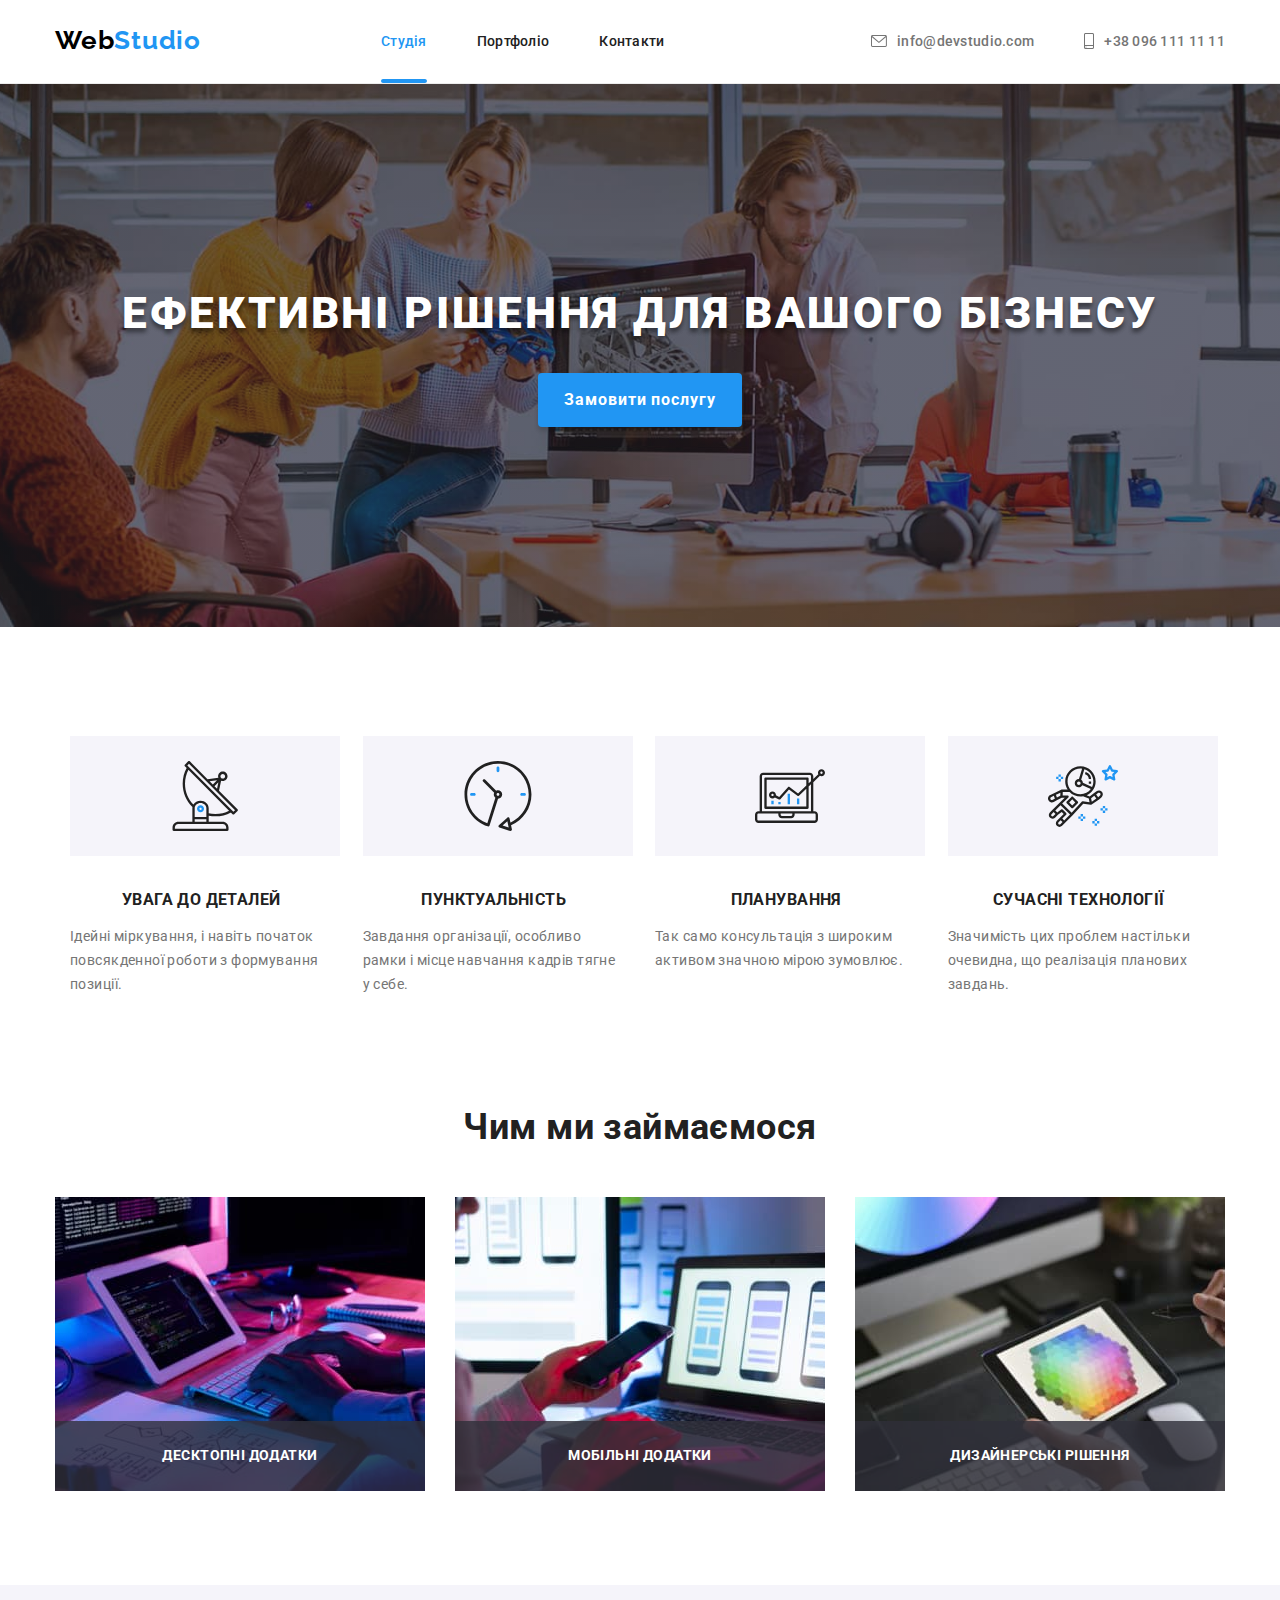
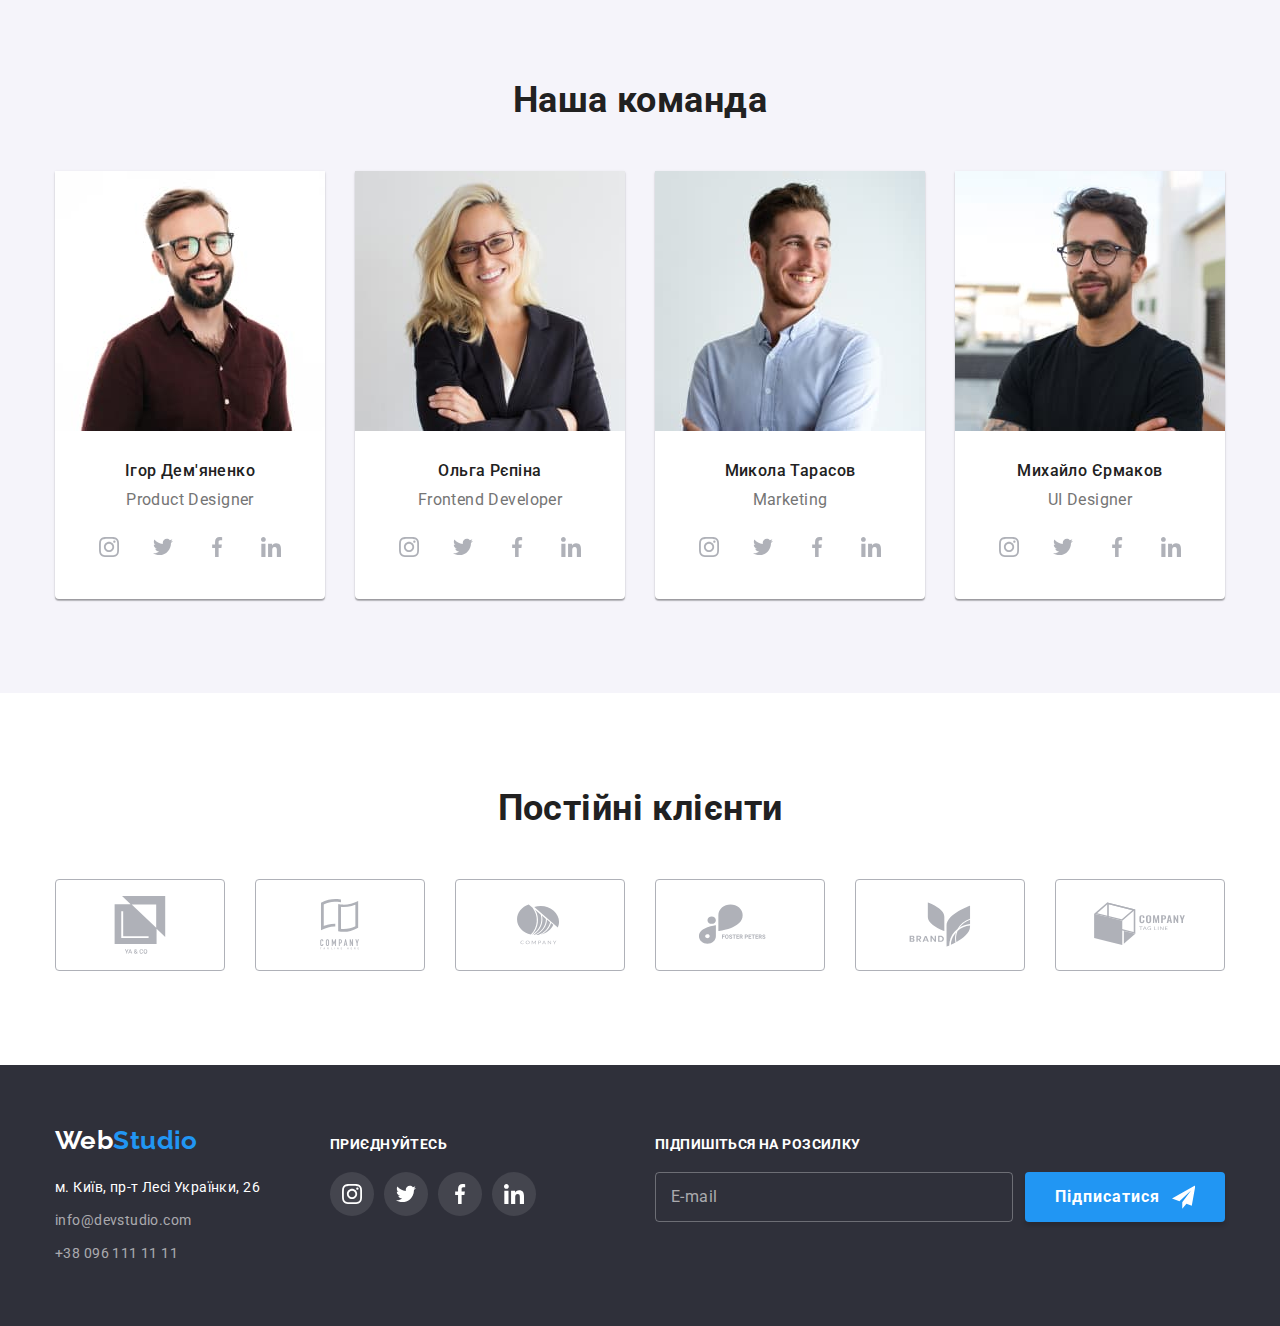
==== commit 6c0adad1: "1011" ====
--- a/index.html
+++ b/index.html
@@ -42,14 +42,14 @@
               <svg class="email" width="16px" height="12px">
                 <use href="./images/icons_.svg#icon-envelope-hover"></use>
               </svg>
-              info@devstudio.com</a>
+              <span class="adress-link__text">info@devstudio.com</span></a>
           </li>
           <li class="adress-list">
             <a class="adress-link" href="tel:+380961111111">
               <svg class="phone" width="10px" height="16px">
                 <use href="./images/icons_.svg#icon-smartphone"></use>
               </svg>
-              +38 096 111 11 11</a>
+              <span class="adress-link__text">+38 096 111 11 11</span></a>
           </li>
         </ul>
 
--- a/css/main.min.css
+++ b/css/main.min.css
@@ -1 +1 @@
-h1,h2,h3,h4,h5,h6,p{margin:0}ul{margin:0;padding:0}img{display:block;width:100%;max-width:100%;height:auto}:root{--brand-color: #2196f3;--nav-color: #212121;--title-color: #212121;--link-color: #757575;--grad: linear-gradient(rgba(47, 48, 58, 0.4), rgba(47, 48, 58, 0.4))}body{font-family:"Roboto",sans-serif;color:#757575;font-weight:400;font-size:14px;line-height:1.7142;letter-spacing:.03em;background-color:#fff}.container{padding-left:15px;padding-right:15px;margin:0 auto}@media screen and (min-width: 480px){.container{width:480px}}@media screen and (min-width: 768px){.container{width:768px}}@media screen and (min-width: 1200px){.container{width:1200px}}.section{padding-top:60px;padding-bottom:60px}@media screen and (min-width: 1200px){.section{padding-top:94px;padding-bottom:94px}}.list{list-style-type:none}.link{text-decoration:none}.no-scroll{overflow:hidden}img{display:block;width:100%;max-width:100%;height:auto}.hide{border:0;clip:rect(1px, 1px, 1px, 1px);-webkit-clip-path:inset(50%);clip-path:inset(50%);height:1px;margin:-1px;overflow:hidden;padding:0;position:absolute;width:1px;word-wrap:normal}.header{background-color:#fff;border-bottom:1px solid #ececec}.header-container{display:flex;align-items:center}@media screen and (max-width: 767px){.header-container{padding-top:10px;padding-bottom:10px}}.header-nav-container{display:flex;align-items:center}@media screen and (min-width: 1200px){.logo{margin-right:90px}}.logo-nav{font-family:"Raleway";font-style:normal;font-weight:700;font-size:26px;line-height:1.1923;letter-spacing:.03em;color:#000;text-decoration:none;list-style:none}.studio{color:var(--brand-color)}.nav-list{display:flex;align-items:center;gap:50px}@media screen and (max-width: 767px){.nav-list{display:none}}@media screen and (min-width: 480px){.nav-list{margin-left:90px}}.nav-list-item{position:relative;padding-top:32px;padding-bottom:32px;display:flex;font-weight:500;line-height:1.3333;letter-spacing:.02em;text-decoration:none;list-style:none;color:var(--nav-color);transition:color 250ms cubic-bezier(0.4, 0, 0.2, 1)}.nav-list-item:hover,.nav-list-item:focus{color:var(--brand-color)}.current{color:var(--brand-color)}.current::after{content:"";position:absolute;display:block;width:100%;height:4px;left:0;bottom:0;background-image:url(../images/hover-nav.svg);background-repeat:no-repeat;background-position:bottom;border-radius:2px}.adress{display:flex;align-items:center;margin-left:auto;gap:50px}@media screen and (min-width: 768px)and (max-width: 1199px){.adress{flex-wrap:wrap;gap:10px;margin-left:90px}}@media screen and (max-width: 767px){.adress{display:none}}.adress-list{color:var(--brand-color)}.adress-link{display:flex;align-items:center;font-weight:500;line-height:1.1428;letter-spacing:.02em;text-decoration:none;list-style:none;color:var(--link-color);transition:color 250ms cubic-bezier(0.4, 0, 0.2, 1)}.adress-link:hover,.adress-link:focus{color:var(--brand-color)}.email,.phone{fill:currentColor;margin-right:10px}.menu-open{display:block;margin-left:auto;width:40px;height:40px;text-align:center;cursor:pointer;border-color:rgba(0,0,0,0);background-color:rgba(0,0,0,0)}@media screen and (min-width: 768px){.menu-open{display:none}}.menu-open__item{background-color:rgba(0,0,0,0)}.mob-menu{position:fixed;width:100vw;height:100vh;background-color:#fff;top:0;padding-top:48px;padding-bottom:48px;padding-left:40px;z-index:1}.mob-menu>.container{height:100%;display:flex;flex-direction:column;justify-content:space-between;overflow:auto}@media screen and (min-width: 780px){.mob-menu{display:none}}.menu-modal{display:block;position:absolute;top:10px;right:15px;text-align:center;margin-left:auto;width:40px;height:40px;cursor:pointer;border-color:rgba(0,0,0,0);background-color:rgba(0,0,0,0)}.menu-close__item{background-color:rgba(0,0,0,0)}.menu-modal:hover .menu-close__item{fill:var(--brand-color)}.menu-list{margin-bottom:32px}.menu-list-item{font-weight:500;font-size:40px;line-height:1.175;letter-spacing:.02em;color:#212121}.list-current{color:var(--brand-color)}.adress-menu{margin-bottom:64px}.adress-menu__tel{display:block;margin-bottom:32px;font-weight:500;font-size:34px;line-height:1.1764;letter-spacing:.02em;color:#2196f3}.adress-menu__email{display:block;font-weight:500;font-size:24px;line-height:1.16;letter-spacing:.02em;color:#757575}.menu-soc-list{display:flex;align-items:center}.menu-soc-link{position:relative;margin-right:10px;font-weight:500;font-size:18px;line-height:1.22;letter-spacing:.02em;color:#2196f3}.menu-soc-item{position:relative;margin-right:20px}.item-soc{margin-right:20px}.item-soc::after{position:absolute;top:0;right:-10px;content:"";width:1px;height:22px;background-color:#212121}.backdrop{position:fixed;top:0;width:100%;height:100%;background-color:rgba(0,0,0,.2);transition:opacity 250ms cubic-bezier(0.4, 0, 0.2, 1),visibility 250ms cubic-bezier(0.4, 0, 0.2, 1)}.modal{position:absolute;width:450px;min-height:609px;top:50%;left:50%;background-color:#fff;box-shadow:0px 1px 3px rgba(0,0,0,.12),0px 1px 1px rgba(0,0,0,.14),0px 2px 1px rgba(0,0,0,.2);border-radius:4px;transform:translate(-50%, -50%) scale(1);transition:transform 250ms cubic-bezier(0.4, 0, 0.2, 1);padding:40px}@media screen and (min-width: 1200px){.modal{width:528px;min-height:581px}}.backdrop.is-hidden .modal{transform:translate(-50%, -50%) scale(1.5)}.modal-close{position:absolute;right:8px;top:8px;width:30px;height:30px;border-radius:50%;border:1px solid rgba(0,0,0,.1);display:flex;align-items:center;justify-content:center;background-color:rgba(0,0,0,0);cursor:pointer}.modal-close-icon{display:flex;align-items:center;justify-content:center;fill:#000;transition:fill 250ms cubic-bezier(0.4, 0, 0.2, 1)}.modal-close-icon:hover,.modal-close-icon:focus{fill:var(--brand-color)}.is-hidden{opacity:0;visibility:hidden;pointer-events:none}.modal-title{font-weight:700;font-size:20px;line-height:1.5;text-align:center;color:#212121}@media screen and (min-width: 1200px){.modal-title{font-weight:700;font-size:20px;line-height:1.15}}.modal-label{display:block;margin-top:10px;margin-bottom:4px;font-weight:400;font-size:12px;line-height:1.16;letter-spacing:.01em;color:#757575;transition:border 250ms cubic-bezier(0.4, 0, 0.2, 1)}.input-wrapper{position:relative}.modal-input{width:100%;height:40px;border:1px solid rgba(33,33,33,.2);border-radius:4px;padding-left:40px;padding-right:12px;transition:fill 250ms cubic-bezier(0.4, 0, 0.2, 1),border 250ms cubic-bezier(0.4, 0, 0.2, 1);outline:none}.modal-icon{position:absolute;top:50%;left:12px;margin-right:12px;transform:translateY(-50%);fill:#212121;transition:fill 250ms cubic-bezier(0.4, 0, 0.2, 1),border 250ms cubic-bezier(0.4, 0, 0.2, 1)}.modal-input:focus{border:1px solid #2196f3;border-radius:4px}.modal-input:checked{border:1px solid #2196f3;border-radius:4px}.modal-input:focus+.modal-icon{fill:var(--brand-color)}.modal-comment:focus{border:1px solid #2196f3;border-radius:4px}.modal-link{display:flex;align-items:center;justify-content:center}.modal-comment{margin-bottom:20px;padding:12px 16px;width:100%;height:120px;border:1px solid rgba(33,33,33,.2);border-radius:4px;resize:none;outline:none;transition:border 250ms cubic-bezier(0.4, 0, 0.2, 1)}.modal-agree{font-size:14px;line-height:1.71;letter-spacing:.03em;color:#757575}.modal-comment::-moz-placeholder{font-weight:400;font-size:14px;line-height:1.14;letter-spacing:.01em;color:rgba(117,117,117,.5)}.modal-comment:-ms-input-placeholder{font-weight:400;font-size:14px;line-height:1.14;letter-spacing:.01em;color:rgba(117,117,117,.5)}.modal-comment::placeholder{font-weight:400;font-size:14px;line-height:1.14;letter-spacing:.01em;color:rgba(117,117,117,.5)}@media screen and (min-width: 1200px){.modal-comment::-moz-placeholder{font-weight:400;font-size:12px;line-height:1.16}.modal-comment:-ms-input-placeholder{font-weight:400;font-size:12px;line-height:1.16}.modal-comment::placeholder{font-weight:400;font-size:12px;line-height:1.16}}.label-text{display:flex;align-items:center;margin-bottom:30px;font-weight:400;font-size:12px;line-height:1.166;color:#757575}@media screen and (min-width: 1200px){.label-text{font-weight:400;font-size:14px;line-height:1.71}}.label-text span{width:16px;height:15px;border:2px solid #212121;border-radius:2px;margin-right:9px;display:flex;align-items:center;justify-content:center;fill:rgba(0,0,0,0);transition:background-color 250ms cubic-bezier(0.4, 0, 0.2, 1),fill 250ms cubic-bezier(0.4, 0, 0.2, 1),border 250ms cubic-bezier(0.4, 0, 0.2, 1)}.label-link{color:var(--brand-color);margin-left:9px}.modal-agree:checked+.label-text span{background-color:var(--brand-color);border:2px solid rgba(0,0,0,0);fill:#fff}.modal-submit{padding:10px 52px;display:block;width:200px;height:50px;margin-right:auto;margin-left:auto;margin-top:22px;background-color:var(--brand-color);font-weight:700;font-size:16px;line-height:1.875;text-align:center;align-items:center;letter-spacing:.06em;color:#fff;cursor:pointer;border-radius:4px;border-color:rgba(0,0,0,0);box-shadow:0px 4px 4px rgba(0,0,0,.15);border-radius:4px;transition:background-color 250ms cubic-bezier(0.4, 0, 0.2, 1)}.modal-submit:hover,.modal-submit:focus{background-color:#188ce8}.hero{width:100%;height:auto;margin:0 auto;background-color:#2f303a;background-image:var(--grad),url(../images/hero-bg-mob_1x.jpg);background-repeat:no-repeat;background-position:center;background-size:cover}@media(min-device-pixel-ratio: 2),(-webkit-min-device-pixel-ratio: 2),(min-resolution: 192dpi),(min-resolution: 2dppx){.hero{background-image:var(--grad),url(../images/hero-bg-mob_2x.jpg)}}@media screen and (min-width: 480px){.hero{padding-top:118px;padding-bottom:118px;background-image:var(--grad),url(../images/hero-bg-tab_1x.jpg)}}@media screen and (min-width: 480px)and (min-device-pixel-ratio: 2),screen and (min-width: 480px)and (-webkit-min-device-pixel-ratio: 2),screen and (min-width: 480px)and (min-resolution: 192dpi),screen and (min-width: 480px)and (min-resolution: 2dppx){.hero{background-image:var(--grad),url(../images/hero-bg-tab_2x.jpg)}}@media screen and (min-width: 780px){.hero{padding-top:118px;padding-bottom:118px;background-image:var(--grad),url(../images/hero-bg-desk_1x.jpg)}}@media screen and (min-width: 780px)and (min-device-pixel-ratio: 2),screen and (min-width: 780px)and (-webkit-min-device-pixel-ratio: 2),screen and (min-width: 780px)and (min-resolution: 192dpi),screen and (min-width: 780px)and (min-resolution: 2dppx){.hero{background-image:var(--grad),url(../images/hero-bg-desk_2x.jpg)}}@media screen and (min-width: 1200px){.hero{padding-top:200px;padding-bottom:200px}}.hero-title{width:100%;height:auto;display:block;font-weight:900;font-size:26px;line-height:1.61;margin-bottom:30px;margin-right:auto;margin-left:auto;color:#fff;text-align:center;letter-spacing:.06em;text-transform:uppercase;text-shadow:0px 4px 4px rgba(0,0,0,.25),0px 4px 4px rgba(0,0,0,.25)}@media screen and (min-width: 1200px){.hero-title{font-weight:900;font-size:44px;line-height:1.36}}.hero-btn{min-width:200px;height:auto;display:block;margin-right:auto;margin-left:auto;padding:10px 24px;background-color:var(--brand-color);font-weight:700;font-size:16px;line-height:1.875;text-align:center;align-items:center;letter-spacing:.06em;color:#fff;cursor:pointer;border-radius:4px;border-color:rgba(0,0,0,0);box-shadow:0px 4px 4px rgba(0,0,0,.15);transition:background-color 250ms cubic-bezier(0.4, 0, 0.2, 1)}.hero-btn:hover,.hero-btn:focus{background-color:#188ce8}.properties{background-color:#fff}.properties-list{display:flex}@media screen and (max-width: 1199px){.properties-list{flex-wrap:wrap}}.properties-link{display:block;width:100%;height:auto;margin:15px}@media screen and (min-width: 768px){.properties-link{width:calc((100% - 60px)/2);margin:15px}}@media screen and (min-width: 1200px){.properties-link{width:calc((100% - 120px)/4);margin:15px}}.properties-list__item{display:flex;justify-content:center;align-items:center;margin-right:auto;margin-left:auto;min-width:270px;height:120px;background-color:#f5f4fa;margin-bottom:30px}.properties-list_title{margin-bottom:10px;text-align:center;font-weight:700;text-transform:uppercase;color:var(--title-color)}.gallery{padding-top:0px}@media screen and (max-width: 1199px){.gallery{display:none}}.gallery-list{display:flex;gap:30px;justify-content:space-between}.gallery-title{margin-bottom:50px;font-weight:700;font-size:36px;line-height:1.1666;text-align:center;color:var(--title-color)}.gallery-thumb{position:relative}.gallery-img-title{position:absolute;bottom:0;margin:0;height:70px;width:370px;text-align:center;padding-top:27px;padding-bottom:27px;font-weight:700;font-size:14px;line-height:1.14;text-align:center;letter-spacing:.03em;text-transform:uppercase;color:#fff;background-color:rgba(47,48,58,.8)}.command{display:flex;flex-wrap:wrap;gap:30px}.command-section{background-color:#f5f4fa}.command-title{font-weight:700;font-size:36px;line-height:1.1666;margin-bottom:50px;text-align:center;color:var(--title-color)}.command-title-name{margin-top:30px;font-weight:500;font-size:16px;line-height:1.1875;text-align:center;color:var(--title-color)}.command-list{padding-bottom:24px;display:block;height:auto;width:100%;background:#fff;box-shadow:0px 1px 3px rgba(0,0,0,.12),0px 1px 1px rgba(0,0,0,.14),0px 2px 1px rgba(0,0,0,.2);border-radius:0px 0px 4px 4px}@media screen and (min-width: 768px){.command-list{width:calc((100% - 30px)/2)}}@media screen and (min-width: 1200px){.command-list{width:calc((100% - 90px)/4);padding-bottom:30px}}.position{margin-top:10px;font-size:16px;line-height:1.1875;text-align:center}.designer-soc-list{display:flex;justify-content:center;align-items:center;gap:10px;margin-top:16px;list-style:none}.soc-link-item{display:block;width:44px;height:44px;padding:12px;display:flex;align-items:center;justify-content:center;border-radius:50%;transition:background-color 250ms cubic-bezier(0.4, 0, 0.2, 1)}.soc-link-item:hover,.soc-link-item:focus{background-color:var(--brand-color)}.soc-link-icon{fill:#afb1b8;transition:fill 250ms cubic-bezier(0.4, 0, 0.2, 1)}.soc-link-item:hover .soc-link-icon{fill:#fff}.soc-link-item:focus .soc-link-icon{fill:#fff}.customers{background-color:#fff}.customers__title{font-weight:700;font-size:36px;line-height:1.1666;text-align:center;color:var(--title-color);margin-bottom:30px}@media screen and (min-width: 1200px){.customers__title{margin-bottom:50px}}.customers-list{display:flex;flex-wrap:wrap;gap:30px;align-items:center}.customers-list__link{padding:16px 32px;width:calc((100% - 30px)/2);height:92px;background:#fff;border:1px solid #afb1b8;border-radius:4px;transition:border 250ms cubic-bezier(0.4, 0, 0.2, 1)}@media screen and (min-width: 768px){.customers-list__link{width:calc((100% - 60px)/3)}}@media screen and (min-width: 1200px){.customers-list__link{width:calc((100% - 150px)/6)}}.customers-list__link:hover,.customers-list__link:focus{border:1px solid var(--brand-color)}.customers-list-icon{display:flex;width:100%;height:100%;justify-content:center;align-items:center;fill:#afb1b8;transition:fill 250ms cubic-bezier(0.4, 0, 0.2, 1)}.customers-list__link:hover .customers-list-icon{fill:var(--brand-color)}.portfolio-button{display:flex;justify-content:center;gap:8px}.portfolio-button__link{padding:6px 22px;background-color:#f5f4fa;font-weight:500;font-size:16px;line-height:1.625;text-align:center;letter-spacing:.03em;color:#212121;cursor:pointer;border-radius:4px;border-color:rgba(0,0,0,0);transition:box-shadow 250ms cubic-bezier(0.4, 0, 0.2, 1),background-color 250ms cubic-bezier(0.4, 0, 0.2, 1),color 250ms cubic-bezier(0.4, 0, 0.2, 1)}.portfolio-button__link:hover,.portfolio-button__link:focus{background-color:#2196f3;font-weight:500;font-size:16px;line-height:1.625;font-weight:500;font-size:16px;line-height:1.625;text-align:center;letter-spacing:.03em;color:#fff;box-shadow:0px 3px 1px rgba(0,0,0,.1),0px 1px 2px rgba(0,0,0,.08),0px 2px 2px rgba(0,0,0,.12)}.portfolio-list{display:flex;flex-wrap:wrap;margin-top:34px}.portfolio-list__item{margin-right:30px;margin-bottom:30px;width:370px;background-color:#fff;transition:box-shadow 250ms cubic-bezier(0.4, 0, 0.2, 1),transform 250ms cubic-bezier(0.4, 0, 0.2, 1)}.portfolio-list__item:hover{box-shadow:0px 1px 1px rgba(0,0,0,.12),0px 4px 4px rgba(0,0,0,.06),1px 4px 6px rgba(0,0,0,.16)}.portfolio-list__item:nth-child(3n){margin-right:0}.portfolio-list__item:nth-last-child(-n+3){margin-bottom:0}.portfolio-list__item:hover .portfolio-overlay__text{transform:translateY(0%)}.portfolio-overlay{position:relative;overflow:hidden}.portfolio-overlay__text{position:absolute;top:0;height:100%;padding:63px 24px;font-size:18px;line-height:1.55;color:#fff;transform:translateY(100%);background-color:rgba(33,150,243,.9);box-shadow:0px 4px 4px rgba(0,0,0,.25);transition:transform 250ms cubic-bezier(0.4, 0, 0.2, 1)}.work{padding:20px 24px;border:1px solid #eee;border-top:none}.work__title{margin-bottom:4px;font-weight:700;font-size:18px;line-height:2;letter-spacing:.06em;color:var(--title-color)}.work__text{line-height:1.875}@media screen and (max-width: 1199px){.modal-subscribe{display:flex;flex-wrap:wrap;justify-content:center;width:100%;height:auto}}.footer-subscribe{position:relative;align-items:center}@media screen and (max-width: 1199px){.footer-subscribe{display:flex;flex-wrap:wrap;justify-content:center;width:100%;height:auto}}@media screen and (min-width: 1200px){.footer-subscribe{display:flex;gap:12px;justify-content:flex-end;width:570px;min-height:50px}}.footer-input{width:100%;height:50px;background:rgba(0,0,0,0);padding:15px 16px;outline:none;font-size:16px;line-height:1.25;color:rgba(255,255,255,.6);border:1px solid rgba(255,255,255,.3);border-radius:4px;transition:border 250ms cubic-bezier(0.4, 0, 0.2, 1)}.footer-input:focus{border:1px solid var(--brand-color)}.footer-label{position:absolute;top:25%;left:16px;transform:translateY(-50%);font-size:16px;line-height:1.25;color:rgba(255,255,255,.6);transition:transform 250ms cubic-bezier(0.4, 0, 0.2, 1)}.footer-input:focus+.footer-label{transform:translateY(200%)}@media screen and (min-width: 1200px){.footer-label{top:50%}}.btn-footer{display:flex;gap:12px;padding:10px 28px;width:200px;height:50px;background-color:var(--brand-color);font-weight:700;font-size:16px;line-height:1.875;text-align:center;align-items:center;letter-spacing:.06em;color:#fff;cursor:pointer;border-radius:4px;border-color:rgba(0,0,0,0);box-shadow:0px 4px 4px rgba(0,0,0,.15);transition:background-color 250ms cubic-bezier(0.4, 0, 0.2, 1)}.btn-footer:hover,.btn-footer:focus{background-color:#188ce8}@media screen and (max-width: 1199px){.btn-footer{margin-top:20px}}.btn-subscribe{fill:#fff}.footer{background-color:#2f303a}@media screen and (min-width: 1200px){.footer{padding-left:0px}}.footer-container{padding-top:60px;padding-bottom:60px}@media screen and (min-width: 1200px){.footer-container{display:flex;justify-content:space-between}}@media screen and (max-width: 1199px){.footer-container{display:block;text-align:center}}.footer-tablet{display:flex;gap:165px;align-items:baseline;justify-content:center}@media screen and (max-width: 1199px){.footer-adress-container{display:block;margin-bottom:60px;text-align:center}}.footer-logo{display:block;margin-bottom:20px;font-family:"Raleway";font-style:normal;font-weight:700;font-size:26px;line-height:1.1923;color:#fff;text-decoration:none;list-style:none}.contacts-link{line-height:1.7142;letter-spacing:.03em;color:#fff;font-style:normal;text-decoration:none;list-style:none;transition:color 250ms cubic-bezier(0.4, 0, 0.2, 1)}.contacts-link:hover,.contacts-link:focus{color:var(--brand-color)}.contacts-item{color:rgba(255,255,255,.6);font-style:normal;text-decoration:none;list-style:none;transition:color 250ms cubic-bezier(0.4, 0, 0.2, 1)}.contacts-item:hover,.contacts-item:focus{color:var(--brand-color)}.contact-list{margin-bottom:8px}@media screen and (min-width: 1200px){.contact-list{margin-bottom:9px}}.contact-list:last-child{margin-bottom:0px}.footer-soc-list{display:flex;justify-content:center;align-items:center;gap:10px}.soc-link-item{width:44px;height:44px;padding:12px;display:flex;align-items:center;justify-content:center;border-radius:50%;transition:background-color 250ms cubic-bezier(0.4, 0, 0.2, 1)}.soc-link-item:hover,.soc-link-item:focus{background-color:var(--brand-color)}.soc-title{font-weight:700;font-size:14px;line-height:1.1428;text-transform:uppercase;margin-bottom:20px;color:#fff}@media screen and (max-width: 1199px){.soc-title{text-align:center}}@media screen and (max-width: 1199px){.soc-style{margin-bottom:60px}}.footer-soc-link{background-color:rgba(255,255,255,.1)}.footer-icon{display:flex;align-items:center;justify-content:center;fill:#fff}.soc-link-item:hover,.soc-link-item:focus{background-color:var(--brand-color)}/*# sourceMappingURL=main.min.css.map */+h1,h2,h3,h4,h5,h6,p{margin:0}ul{margin:0;padding:0}img{display:block;width:100%;max-width:100%;height:auto}:root{--brand-color: #2196f3;--nav-color: #212121;--title-color: #212121;--link-color: #757575;--grad: linear-gradient(rgba(47, 48, 58, 0.4), rgba(47, 48, 58, 0.4))}body{font-family:"Roboto",sans-serif;color:#757575;font-weight:400;font-size:14px;line-height:1.7142;letter-spacing:.03em;background-color:#fff}.container{padding-left:15px;padding-right:15px;margin:0 auto}@media screen and (min-width: 480px){.container{width:480px}}@media screen and (min-width: 768px){.container{width:768px}}@media screen and (min-width: 1200px){.container{width:1200px}}.section{padding-top:60px;padding-bottom:60px}@media screen and (min-width: 1200px){.section{padding-top:94px;padding-bottom:94px}}.list{list-style-type:none}.link{text-decoration:none}.no-scroll{overflow:hidden}img{display:block;width:100%;max-width:100%;height:auto}.hide{border:0;clip:rect(1px, 1px, 1px, 1px);-webkit-clip-path:inset(50%);clip-path:inset(50%);height:1px;margin:-1px;overflow:hidden;padding:0;position:absolute;width:1px;word-wrap:normal}.header{background-color:#fff;border-bottom:1px solid #ececec}.header-container{display:flex;align-items:center}@media screen and (max-width: 767px){.header-container{padding-top:10px;padding-bottom:10px}}.header-nav-container{display:flex;align-items:center}@media screen and (min-width: 1200px){.logo{margin-right:90px}}.logo-nav{font-family:"Raleway";font-style:normal;font-weight:700;font-size:26px;line-height:1.1923;letter-spacing:.03em;color:#000;text-decoration:none;list-style:none}.studio{color:var(--brand-color)}.nav-list{display:flex;align-items:center;gap:50px}@media screen and (max-width: 767px){.nav-list{display:none}}@media screen and (min-width: 480px){.nav-list{margin-left:90px}}.nav-list-item{position:relative;padding-top:32px;padding-bottom:32px;display:flex;font-weight:500;line-height:1.3333;letter-spacing:.02em;text-decoration:none;list-style:none;color:var(--nav-color);transition:color 250ms cubic-bezier(0.4, 0, 0.2, 1)}.nav-list-item:hover,.nav-list-item:focus{color:var(--brand-color)}.current{color:var(--brand-color)}.current::after{content:"";position:absolute;display:block;width:100%;height:4px;left:0;bottom:0;background-image:url(../images/hover-nav.svg);background-repeat:no-repeat;background-position:bottom;border-radius:2px}.adress{display:flex;align-items:center;margin-left:auto;gap:50px}@media screen and (min-width: 768px)and (max-width: 1199px){.adress{flex-wrap:wrap;gap:10px;margin-left:90px}}@media screen and (max-width: 767px){.adress{display:none}}.adress-list{color:var(--brand-color)}.adress-link{display:flex;align-items:center;letter-spacing:.02em;text-decoration:none;list-style:none;color:var(--link-color);transition:color 250ms cubic-bezier(0.4, 0, 0.2, 1)}.adress-link:hover,.adress-link:focus{color:var(--brand-color)}.adress-link__text{font-weight:500;line-height:1.1428}@media screen and (min-width: 768px)and (max-width: 1199px){.adress-link__text{font-weight:500;font-size:12px;line-height:1.17}}.email,.phone{fill:currentColor;margin-right:10px}.menu-open{display:block;margin-left:auto;width:40px;height:40px;text-align:center;cursor:pointer;border-color:rgba(0,0,0,0);background-color:rgba(0,0,0,0)}@media screen and (min-width: 768px){.menu-open{display:none}}.menu-open__item{background-color:rgba(0,0,0,0)}.mob-menu{position:fixed;width:100vw;height:100vh;background-color:#fff;top:0;padding-top:48px;padding-bottom:48px;padding-left:40px;z-index:1}.mob-menu>.container{height:100%;display:flex;flex-direction:column;justify-content:space-between;overflow:auto}@media screen and (min-width: 780px){.mob-menu{display:none}}.menu-modal{display:block;position:absolute;top:10px;right:15px;text-align:center;margin-left:auto;width:40px;height:40px;cursor:pointer;border-color:rgba(0,0,0,0);background-color:rgba(0,0,0,0)}.menu-close__item{background-color:rgba(0,0,0,0)}.menu-modal:hover .menu-close__item{fill:var(--brand-color)}.menu-list{margin-bottom:32px}.menu-list-item{font-weight:500;font-size:40px;line-height:1.175;letter-spacing:.02em;color:#212121}.list-current{color:var(--brand-color)}.adress-menu{margin-bottom:64px}.adress-menu__tel{display:block;margin-bottom:32px;font-weight:500;font-size:34px;line-height:1.1764;letter-spacing:.02em;color:#2196f3}.adress-menu__email{display:block;font-weight:500;font-size:24px;line-height:1.16;letter-spacing:.02em;color:#757575}.menu-soc-list{display:flex;align-items:center;gap:20px}.menu-soc-link{position:relative;font-weight:500;font-size:18px;line-height:1.22;letter-spacing:.02em;color:#2196f3}.item-soc::after{position:absolute;top:0;right:-10px;content:"";width:1px;height:22px;background-color:#212121}.backdrop{position:fixed;top:0;width:100%;height:100%;background-color:rgba(0,0,0,.2);transition:opacity 250ms cubic-bezier(0.4, 0, 0.2, 1),visibility 250ms cubic-bezier(0.4, 0, 0.2, 1)}.modal{position:absolute;max-width:450px;height:609px;top:50%;left:50%;background-color:#fff;box-shadow:0px 1px 3px rgba(0,0,0,.12),0px 1px 1px rgba(0,0,0,.14),0px 2px 1px rgba(0,0,0,.2);border-radius:4px;transform:translate(-50%, -50%) scale(1);transition:transform 250ms cubic-bezier(0.4, 0, 0.2, 1);padding:40px;overflow:scroll}@media screen and (min-width: 1200px){.modal{width:528px;min-height:581px}}.backdrop.is-hidden .modal{transform:translate(-50%, -50%) scale(1.5)}.modal-close{position:absolute;right:8px;top:8px;width:30px;height:30px;border-radius:50%;border:1px solid rgba(0,0,0,.1);display:flex;align-items:center;justify-content:center;background-color:rgba(0,0,0,0);cursor:pointer}.modal-close-icon{display:flex;align-items:center;justify-content:center;fill:#000;transition:fill 250ms cubic-bezier(0.4, 0, 0.2, 1)}.modal-close-icon:hover,.modal-close-icon:focus{fill:var(--brand-color)}.is-hidden{opacity:0;visibility:hidden;pointer-events:none}.modal-title{font-weight:700;font-size:20px;line-height:1.5;text-align:center;color:#212121}@media screen and (min-width: 1200px){.modal-title{font-weight:700;font-size:20px;line-height:1.15}}.modal-label{display:block;margin-top:10px;margin-bottom:4px;font-weight:400;font-size:12px;line-height:1.16;letter-spacing:.01em;color:#757575;transition:border 250ms cubic-bezier(0.4, 0, 0.2, 1)}.input-wrapper{position:relative}.modal-input{width:100%;height:40px;border:1px solid rgba(33,33,33,.2);border-radius:4px;padding-left:40px;padding-right:12px;transition:fill 250ms cubic-bezier(0.4, 0, 0.2, 1),border 250ms cubic-bezier(0.4, 0, 0.2, 1);outline:none}.modal-icon{position:absolute;top:50%;left:12px;margin-right:12px;transform:translateY(-50%);fill:#212121;transition:fill 250ms cubic-bezier(0.4, 0, 0.2, 1),border 250ms cubic-bezier(0.4, 0, 0.2, 1)}.modal-input:focus{border:1px solid #2196f3;border-radius:4px}.modal-input:checked{border:1px solid #2196f3;border-radius:4px}.modal-input:focus+.modal-icon{fill:var(--brand-color)}.modal-comment:focus{border:1px solid #2196f3;border-radius:4px}.modal-link{display:flex;align-items:center;justify-content:center}.modal-comment{margin-bottom:20px;padding:12px 16px;width:100%;height:120px;border:1px solid rgba(33,33,33,.2);border-radius:4px;resize:none;outline:none;transition:border 250ms cubic-bezier(0.4, 0, 0.2, 1)}.modal-agree{font-size:14px;line-height:1.71;letter-spacing:.03em;color:#757575}.modal-comment::-moz-placeholder{font-weight:400;font-size:14px;line-height:1.14;letter-spacing:.01em;color:rgba(117,117,117,.5)}.modal-comment:-ms-input-placeholder{font-weight:400;font-size:14px;line-height:1.14;letter-spacing:.01em;color:rgba(117,117,117,.5)}.modal-comment::placeholder{font-weight:400;font-size:14px;line-height:1.14;letter-spacing:.01em;color:rgba(117,117,117,.5)}@media screen and (min-width: 1200px){.modal-comment::-moz-placeholder{font-weight:400;font-size:12px;line-height:1.16}.modal-comment:-ms-input-placeholder{font-weight:400;font-size:12px;line-height:1.16}.modal-comment::placeholder{font-weight:400;font-size:12px;line-height:1.16}}.label-text{display:flex;align-items:center;margin-bottom:30px;font-weight:400;font-size:12px;line-height:1.166;color:#757575}@media screen and (min-width: 1200px){.label-text{font-weight:400;font-size:14px;line-height:1.71}}.label-text span{width:16px;height:15px;border:2px solid #212121;border-radius:2px;margin-right:9px;display:flex;align-items:center;justify-content:center;fill:rgba(0,0,0,0);transition:background-color 250ms cubic-bezier(0.4, 0, 0.2, 1),fill 250ms cubic-bezier(0.4, 0, 0.2, 1),border 250ms cubic-bezier(0.4, 0, 0.2, 1)}.label-link{color:var(--brand-color);margin-left:9px}.modal-agree:checked+.label-text span{background-color:var(--brand-color);border:2px solid rgba(0,0,0,0);fill:#fff}.modal-submit{padding:10px 52px;display:block;width:200px;height:50px;margin-right:auto;margin-left:auto;margin-top:22px;background-color:var(--brand-color);font-weight:700;font-size:16px;line-height:1.875;text-align:center;align-items:center;letter-spacing:.06em;color:#fff;cursor:pointer;border-radius:4px;border-color:rgba(0,0,0,0);box-shadow:0px 4px 4px rgba(0,0,0,.15);border-radius:4px;transition:background-color 250ms cubic-bezier(0.4, 0, 0.2, 1)}.modal-submit:hover,.modal-submit:focus{background-color:#188ce8}.hero{width:100%;height:auto;margin:0 auto;background-color:#2f303a;background-image:var(--grad),url(../images/hero-bg-mob_1x.jpg);background-repeat:no-repeat;background-position:center;background-size:cover}@media(min-device-pixel-ratio: 2),(-webkit-min-device-pixel-ratio: 2),(min-resolution: 192dpi),(min-resolution: 2dppx){.hero{background-image:var(--grad),url(../images/hero-bg-mob_2x.jpg)}}@media screen and (min-width: 480px){.hero{padding-top:118px;padding-bottom:118px;background-image:var(--grad),url(../images/hero-bg-tab_1x.jpg)}}@media screen and (min-width: 480px)and (min-device-pixel-ratio: 2),screen and (min-width: 480px)and (-webkit-min-device-pixel-ratio: 2),screen and (min-width: 480px)and (min-resolution: 192dpi),screen and (min-width: 480px)and (min-resolution: 2dppx){.hero{background-image:var(--grad),url(../images/hero-bg-tab_2x.jpg)}}@media screen and (min-width: 780px){.hero{padding-top:118px;padding-bottom:118px;background-image:var(--grad),url(../images/hero-bg-desk_1x.jpg)}}@media screen and (min-width: 780px)and (min-device-pixel-ratio: 2),screen and (min-width: 780px)and (-webkit-min-device-pixel-ratio: 2),screen and (min-width: 780px)and (min-resolution: 192dpi),screen and (min-width: 780px)and (min-resolution: 2dppx){.hero{background-image:var(--grad),url(../images/hero-bg-desk_2x.jpg)}}@media screen and (min-width: 1200px){.hero{padding-top:200px;padding-bottom:200px}}.hero-title{width:100%;height:auto;display:block;font-weight:900;font-size:26px;line-height:1.61;margin-bottom:30px;margin-right:auto;margin-left:auto;color:#fff;text-align:center;letter-spacing:.06em;text-transform:uppercase;text-shadow:0px 4px 4px rgba(0,0,0,.25),0px 4px 4px rgba(0,0,0,.25)}@media screen and (min-width: 1200px){.hero-title{font-weight:900;font-size:44px;line-height:1.36}}.hero-btn{min-width:200px;height:auto;display:block;margin-right:auto;margin-left:auto;padding:10px 24px;background-color:var(--brand-color);font-weight:700;font-size:16px;line-height:1.875;text-align:center;align-items:center;letter-spacing:.06em;color:#fff;cursor:pointer;border-radius:4px;border-color:rgba(0,0,0,0);box-shadow:0px 4px 4px rgba(0,0,0,.15);transition:background-color 250ms cubic-bezier(0.4, 0, 0.2, 1)}.hero-btn:hover,.hero-btn:focus{background-color:#188ce8}.properties{background-color:#fff}.properties-list{display:flex}@media screen and (max-width: 1199px){.properties-list{flex-wrap:wrap}}.properties-link{display:block;width:100%;height:auto;margin:15px}@media screen and (min-width: 768px){.properties-link{width:calc((100% - 60px)/2);margin:15px}}@media screen and (min-width: 1200px){.properties-link{width:calc((100% - 120px)/4);margin:15px}}.properties-list__item{display:flex;justify-content:center;align-items:center;margin-right:auto;margin-left:auto;min-width:270px;height:120px;background-color:#f5f4fa;margin-bottom:30px}.properties-list_title{margin-bottom:10px;text-align:center;font-weight:700;text-transform:uppercase;color:var(--title-color)}.gallery{padding-top:0px}@media screen and (max-width: 1199px){.gallery{display:none}}.gallery-list{display:flex;gap:30px;justify-content:space-between}.gallery-title{margin-bottom:50px;font-weight:700;font-size:36px;line-height:1.1666;text-align:center;color:var(--title-color)}.gallery-thumb{position:relative}.gallery-img-title{position:absolute;bottom:0;margin:0;height:70px;width:370px;text-align:center;padding-top:27px;padding-bottom:27px;font-weight:700;font-size:14px;line-height:1.14;text-align:center;letter-spacing:.03em;text-transform:uppercase;color:#fff;background-color:rgba(47,48,58,.8)}.command{display:flex;flex-wrap:wrap;gap:30px}.command-section{background-color:#f5f4fa}.command-title{font-weight:700;font-size:36px;line-height:1.1666;margin-bottom:50px;text-align:center;color:var(--title-color)}.command-title-name{margin-top:30px;font-weight:500;font-size:16px;line-height:1.1875;text-align:center;color:var(--title-color)}.command-list{padding-bottom:24px;display:block;height:auto;width:100%;background:#fff;box-shadow:0px 1px 3px rgba(0,0,0,.12),0px 1px 1px rgba(0,0,0,.14),0px 2px 1px rgba(0,0,0,.2);border-radius:0px 0px 4px 4px}@media screen and (min-width: 768px){.command-list{width:calc((100% - 30px)/2)}}@media screen and (min-width: 1200px){.command-list{width:calc((100% - 90px)/4);padding-bottom:30px}}.position{margin-top:10px;font-size:16px;line-height:1.1875;text-align:center}.designer-soc-list{display:flex;justify-content:center;align-items:center;gap:10px;margin-top:16px;list-style:none}.soc-link-item{display:block;width:44px;height:44px;padding:12px;display:flex;align-items:center;justify-content:center;border-radius:50%;transition:background-color 250ms cubic-bezier(0.4, 0, 0.2, 1)}.soc-link-item:hover,.soc-link-item:focus{background-color:var(--brand-color)}.soc-link-icon{fill:#afb1b8;transition:fill 250ms cubic-bezier(0.4, 0, 0.2, 1)}.soc-link-item:hover .soc-link-icon{fill:#fff}.soc-link-item:focus .soc-link-icon{fill:#fff}.customers{background-color:#fff}.customers__title{font-weight:700;font-size:36px;line-height:1.1666;text-align:center;color:var(--title-color);margin-bottom:30px}@media screen and (min-width: 1200px){.customers__title{margin-bottom:50px}}.customers-list{display:flex;flex-wrap:wrap;gap:30px;align-items:center}.customers-list__link{padding:16px 32px;width:calc((100% - 30px)/2);height:92px;background:#fff;border:1px solid #afb1b8;border-radius:4px;transition:border 250ms cubic-bezier(0.4, 0, 0.2, 1)}@media screen and (min-width: 768px){.customers-list__link{width:calc((100% - 60px)/3)}}@media screen and (min-width: 1200px){.customers-list__link{width:calc((100% - 150px)/6)}}.customers-list__link:hover,.customers-list__link:focus{border:1px solid var(--brand-color)}.customers-list-icon{display:flex;width:100%;height:100%;justify-content:center;align-items:center;fill:#afb1b8;transition:fill 250ms cubic-bezier(0.4, 0, 0.2, 1)}.customers-list__link:hover .customers-list-icon{fill:var(--brand-color)}.portfolio-button{display:flex;justify-content:center;gap:8px}.portfolio-button__link{padding:6px 22px;background-color:#f5f4fa;font-weight:500;font-size:16px;line-height:1.625;text-align:center;letter-spacing:.03em;color:#212121;cursor:pointer;border-radius:4px;border-color:rgba(0,0,0,0);transition:box-shadow 250ms cubic-bezier(0.4, 0, 0.2, 1),background-color 250ms cubic-bezier(0.4, 0, 0.2, 1),color 250ms cubic-bezier(0.4, 0, 0.2, 1)}.portfolio-button__link:hover,.portfolio-button__link:focus{background-color:#2196f3;font-weight:500;font-size:16px;line-height:1.625;font-weight:500;font-size:16px;line-height:1.625;text-align:center;letter-spacing:.03em;color:#fff;box-shadow:0px 3px 1px rgba(0,0,0,.1),0px 1px 2px rgba(0,0,0,.08),0px 2px 2px rgba(0,0,0,.12)}.portfolio-list{display:flex;flex-wrap:wrap;margin-top:34px}.portfolio-list__item{margin-right:30px;margin-bottom:30px;width:370px;background-color:#fff;transition:box-shadow 250ms cubic-bezier(0.4, 0, 0.2, 1),transform 250ms cubic-bezier(0.4, 0, 0.2, 1)}.portfolio-list__item:hover{box-shadow:0px 1px 1px rgba(0,0,0,.12),0px 4px 4px rgba(0,0,0,.06),1px 4px 6px rgba(0,0,0,.16)}.portfolio-list__item:nth-child(3n){margin-right:0}.portfolio-list__item:nth-last-child(-n+3){margin-bottom:0}.portfolio-list__item:hover .portfolio-overlay__text{transform:translateY(0%)}.portfolio-overlay{position:relative;overflow:hidden}.portfolio-overlay__text{position:absolute;top:0;height:100%;padding:63px 24px;font-size:18px;line-height:1.55;color:#fff;transform:translateY(100%);background-color:rgba(33,150,243,.9);box-shadow:0px 4px 4px rgba(0,0,0,.25);transition:transform 250ms cubic-bezier(0.4, 0, 0.2, 1)}.work{padding:20px 24px;border:1px solid #eee;border-top:none}.work__title{margin-bottom:4px;font-weight:700;font-size:18px;line-height:2;letter-spacing:.06em;color:var(--title-color)}.work__text{line-height:1.875}.modal-subscribe{width:570px;min-height:86px}@media screen and (max-width: 1199px){.modal-subscribe{display:flex;flex-wrap:wrap;justify-content:center;align-items:center;width:450px;height:auto;margin:0 auto}}.footer-subscribe{display:flex;justify-content:center;width:100%;min-height:50px;position:relative;align-items:center}@media screen and (max-width: 1199px){.footer-subscribe{flex-wrap:wrap}}@media screen and (min-width: 1200px){.footer-subscribe{display:flex;gap:12px;width:570px}}.footer-input{width:450px;height:50px;background:rgba(0,0,0,0);padding:15px 16px;outline:none;font-size:16px;line-height:1.25;color:rgba(255,255,255,.6);border:1px solid rgba(255,255,255,.3);border-radius:4px;transition:border 250ms cubic-bezier(0.4, 0, 0.2, 1)}@media screen and (min-width: 1200px){.footer-input{width:100%}}.footer-input:focus{border:1px solid var(--brand-color)}.footer-label{position:absolute;top:25%;left:16px;transform:translateY(-50%);font-size:16px;line-height:1.25;color:rgba(255,255,255,.6);transition:transform 250ms cubic-bezier(0.4, 0, 0.2, 1)}.footer-input:focus+.footer-label{transform:translateY(200%)}@media screen and (min-width: 1200px){.footer-label{top:50%}}.btn-footer{display:flex;gap:12px;padding:10px 28px;width:200px;height:50px;background-color:var(--brand-color);font-weight:700;font-size:16px;line-height:1.875;text-align:center;align-items:center;letter-spacing:.06em;color:#fff;cursor:pointer;border-radius:4px;border-color:rgba(0,0,0,0);box-shadow:0px 4px 4px rgba(0,0,0,.15);transition:background-color 250ms cubic-bezier(0.4, 0, 0.2, 1)}.btn-footer:hover,.btn-footer:focus{background-color:#188ce8}@media screen and (max-width: 1199px){.btn-footer{margin-top:20px}}.btn-subscribe{fill:#fff}.footer{background-color:#2f303a}@media screen and (min-width: 1200px){.footer{padding-left:0px}}.footer-container{padding-top:60px;padding-bottom:60px}@media screen and (min-width: 1200px){.footer-container{display:flex;justify-content:space-between;align-items:baseline}}@media screen and (max-width: 1199px){.footer-container{display:block;text-align:center}}@media screen and (min-width: 780px){.footer-tablet{display:flex;gap:165px;align-items:baseline;justify-content:center}}@media screen and (min-width: 1200px){.footer-tablet{gap:70px}}@media screen and (max-width: 1199px){.footer-adress-container{display:block;margin-bottom:60px;text-align:center}}.footer-logo{display:block;margin-bottom:20px;font-family:"Raleway";font-style:normal;font-weight:700;font-size:26px;line-height:1.1923;color:#fff;text-decoration:none;list-style:none}.contacts-link{line-height:1.7142;letter-spacing:.03em;color:#fff;font-style:normal;text-decoration:none;list-style:none;transition:color 250ms cubic-bezier(0.4, 0, 0.2, 1)}.contacts-link:hover,.contacts-link:focus{color:var(--brand-color)}.contacts-item{color:rgba(255,255,255,.6);font-style:normal;text-decoration:none;list-style:none;transition:color 250ms cubic-bezier(0.4, 0, 0.2, 1)}.contacts-item:hover,.contacts-item:focus{color:var(--brand-color)}.contact-list{margin-bottom:8px}@media screen and (min-width: 1200px){.contact-list{margin-bottom:9px}}.contact-list:last-child{margin-bottom:0px}.footer-soc-list{display:flex;justify-content:center;align-items:center;gap:10px}.soc-link-item{width:44px;height:44px;padding:12px;display:flex;align-items:center;justify-content:center;border-radius:50%;transition:background-color 250ms cubic-bezier(0.4, 0, 0.2, 1)}.soc-link-item:hover,.soc-link-item:focus{background-color:var(--brand-color)}.soc-title{font-weight:700;font-size:14px;line-height:1.1428;text-transform:uppercase;margin-bottom:20px;color:#fff}@media screen and (max-width: 1199px){.soc-title{text-align:center}}@media screen and (max-width: 1199px){.soc-style{margin-bottom:60px}}.footer-soc-link{background-color:rgba(255,255,255,.1)}.footer-icon{display:flex;align-items:center;justify-content:center;fill:#fff}.soc-link-item:hover,.soc-link-item:focus{background-color:var(--brand-color)}/*# sourceMappingURL=main.min.css.map */